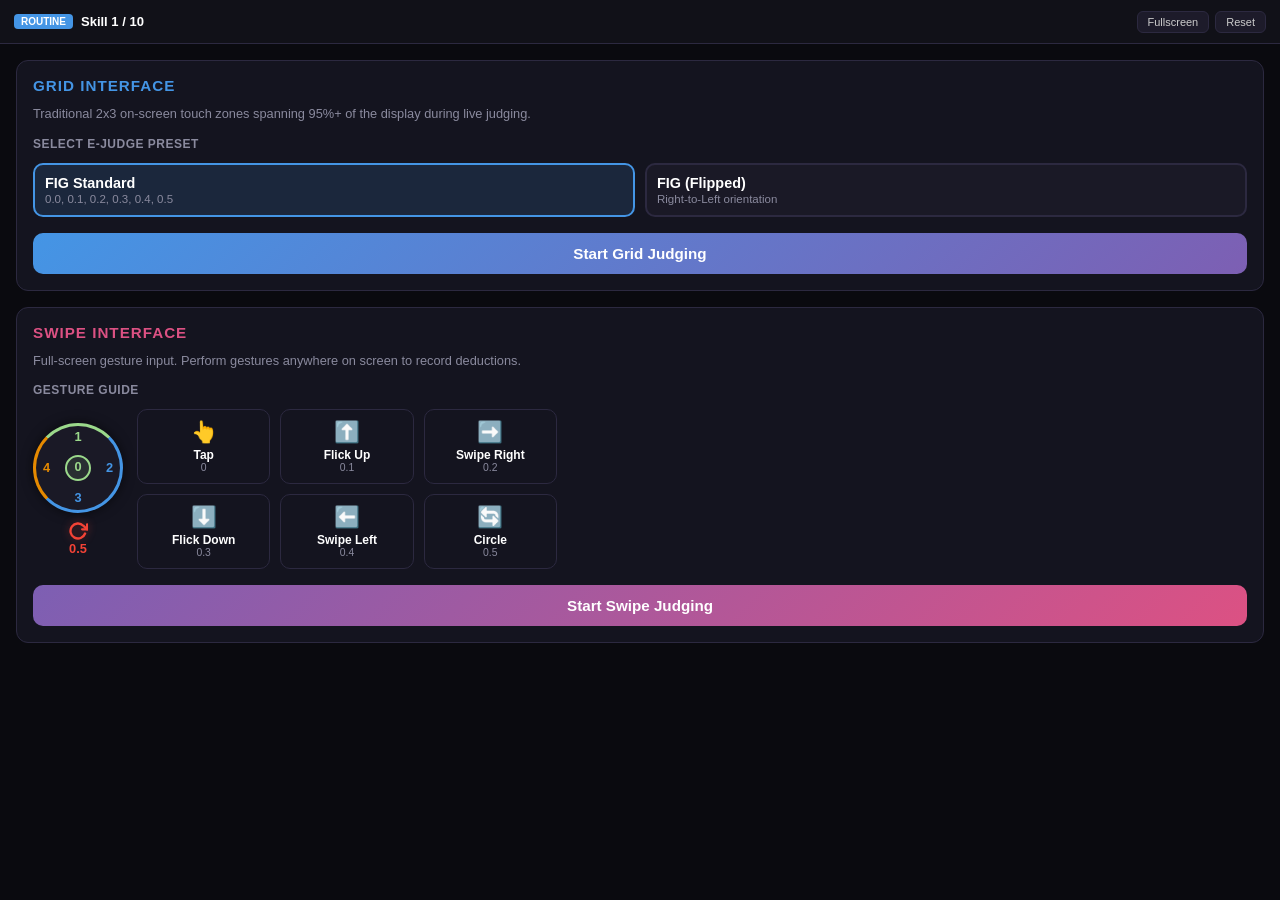
==== index.html @ 2f85b5cd "Update index.html Good backup point" ====
<!DOCTYPE html>
<html lang="en">
<head>
  <meta charset="UTF-8">
  <meta name="viewport" content="width=device-width, initial-scale=1.0, maximum-scale=1.0, user-scalable=no">
  <title>Trampoline Execution Judge Interface</title>
  <style>
    /* ==========================================================================
       COLOR PALETTE & STYLING CUSTOMIZATION
       ========================================================================== */

    :root {
      /* World Gymnastics Ribbon Palette */
      --fig-blue:   #4495e5;
      --fig-purple: #7d5fb3;
      --fig-pink:   #dc5183;
      --fig-green:  #9bd98b;
      --fig-orange: #e68a00;
      --fig-red:    #f44336;

      /* Dark Mode Surfaces */
      --bg-dark:    #0a0a0f;
      --card-bg:    #14141f;
      --border-col: #2c2940;
      --text-main:  #ffffff;
      --text-sub:   #8a8a9e;

      /* ==========================================================================
         2x3 GRID ROW BANDING COLORS
         ========================================================================== */
      /* Top Band (Row 1: Zone 1 & 2 - Clean / Low Deductions) */
      --band-top-color: #9bd98b;
      --band-top-bg:    rgba(155, 217, 139, 0.12);

      /* Middle Band (Row 2: Zone 3 & 4 - Moderate Deductions) */
      --band-mid-color: #4495e5;
      --band-mid-bg:    rgba(68, 149, 229, 0.12);

      /* Bottom Band (Row 3: Zone 5 & 6 - Higher Deductions / Landing) */
      --band-bot-color: #e68a00;
      --band-bot-bg:    rgba(230, 138, 0, 0.12);
    }

    * {
      box-sizing: border-box;
      margin: 0;
      padding: 0;
      user-select: none;
      -webkit-user-select: none;
      touch-action: manipulation;
    }

    body, html {
      width: 100%;
      height: 100%;
      background-color: var(--bg-dark);
      color: var(--text-main);
      font-family: -apple-system, BlinkMacSystemFont, "Segoe UI", Roboto, Helvetica, Arial, sans-serif;
      overflow: hidden;
    }

    .app-wrapper {
      display: flex;
      flex-direction: column;
      width: 100vw;
      height: 100vh;
      height: 100dvh;
    }

    /* Top Status Bar */
    .status-bar {
      height: 44px;
      flex-shrink: 0;
      background: #111118;
      border-bottom: 1px solid var(--border-col);
      display: flex;
      align-items: center;
      justify-content: space-between;
      padding: 0 14px;
      font-weight: 600;
      font-size: 13px;
      z-index: 10;
    }

    .status-title {
      display: flex;
      align-items: center;
      gap: 8px;
    }

    .phase-badge {
      padding: 2px 7px;
      border-radius: 4px;
      font-size: 10px;
      text-transform: uppercase;
      font-weight: 700;
    }

    .badge-routine { background: var(--fig-blue); color: #fff; }
    .badge-landing { background: var(--fig-pink); color: #fff; }
    .badge-review  { background: var(--fig-green); color: #111; }

    .btn-header {
      background: #1d1b2a;
      border: 1px solid var(--border-col);
      color: #ccc;
      padding: 4px 10px;
      border-radius: 6px;
      font-size: 11px;
      cursor: pointer;
    }

    .btn-header:active { background: var(--fig-purple); color: #fff; }

    .main-content {
      flex: 1;
      position: relative;
      width: 100%;
      height: calc(100% - 44px);
      overflow: hidden;
    }

    /* 2 COLUMNS x 3 ROWS GRID LAYOUT WITH ROW BANDING */
    .grid-container {
      display: grid;
      grid-template-columns: repeat(2, 1fr);
      grid-template-rows: repeat(3, 1fr);
      gap: 8px;
      padding: 8px;
      width: 100%;
      height: 100%;
      background: #000000;
    }

    .zone-btn {
      display: flex;
      flex-direction: column;
      align-items: center;
      justify-content: center;
      border-radius: 14px;
      font-size: 3rem;
      font-weight: 800;
      cursor: pointer;
      transition: transform 0.05s ease, filter 0.05s ease;
      position: relative;
    }

    /* Row Banding Styles */
    .zone-row-top {
      border: 3px solid var(--band-top-color);
      color: var(--band-top-color);
      background: var(--band-top-bg);
    }

    .zone-row-mid {
      border: 3px solid var(--band-mid-color);
      color: var(--band-mid-color);
      background: var(--band-mid-bg);
    }

    .zone-row-bot {
      border: 3px solid var(--band-bot-color);
      color: var(--band-bot-color);
      background: var(--band-bot-bg);
    }

    .zone-btn:active, .zone-btn.active-touch {
      transform: scale(0.97);
      filter: brightness(1.3);
    }

    .zone-sub {
      font-size: 0.85rem;
      font-weight: 600;
      color: var(--text-sub);
      margin-top: 4px;
      text-transform: uppercase;
      letter-spacing: 1px;
    }

    /* SWIPE GESTURE INTERFACE */
    .swipe-container {
      width: 100%;
      height: 100%;
      background: #08080d;
      display: flex;
      flex-direction: column;
      align-items: center;
      justify-content: space-between;
      padding: 16px;
      position: relative;
      touch-action: none;
    }

    .swipe-feedback-area {
      text-align: center;
      margin-top: 20px;
      pointer-events: none;
      z-index: 2;
    }

    .swipe-feedback-label {
      font-size: 1.1rem;
      color: var(--text-sub);
      text-transform: uppercase;
      letter-spacing: 1.5px;
      margin-bottom: 6px;
    }

    .swipe-feedback-val {
      font-size: 3.5rem;
      font-weight: 800;
      color: var(--fig-blue);
      line-height: 1;
    }

    .swipe-last-action {
      font-size: 1rem;
      color: var(--fig-green);
      font-weight: 600;
      margin-top: 8px;
      min-height: 24px;
    }

    /* FAINT BACKGROUND WATERMARK COMPASS GUIDE */
    .swipe-bg-overlay {
      position: absolute;
      top: 46%;
      left: 50%;
      transform: translate(-50%, -50%);
      width: 280px;
      height: 280px;
      pointer-events: none;
      z-index: 1;
      opacity: 0.15;
      display: flex;
      align-items: center;
      justify-content: center;
    }

    .bg-compass {
      width: 100%;
      height: 100%;
      position: relative;
    }

    .compass-ring {
      position: absolute;
      top: 50%;
      left: 50%;
      transform: translate(-50%, -50%);
      width: 170px;
      height: 170px;
      border: 2px dashed var(--fig-purple);
      border-radius: 50%;
    }

    .compass-item {
      position: absolute;
      display: flex;
      flex-direction: column;
      align-items: center;
      font-size: 0.75rem;
      font-weight: 800;
      color: var(--text-main);
      text-transform: uppercase;
      letter-spacing: 0.5px;
    }

    .compass-icon { font-size: 1.6rem; line-height: 1; }

    .compass-top { top: 0; left: 50%; transform: translateX(-50%); }
    .compass-bottom { bottom: 0; left: 50%; transform: translateX(-50%); }
    .compass-left { left: 0; top: 50%; transform: translateY(-50%); }
    .compass-right { right: 0; top: 50%; transform: translateY(-50%); }
    .compass-center { top: 50%; left: 50%; transform: translate(-50%, -50%); text-align: center; }

    .swipe-guide-grid {
      display: grid;
      grid-template-columns: repeat(3, 1fr);
      gap: 10px;
      width: 100%;
      max-width: 420px;
      margin-bottom: 20px;
      pointer-events: none;
      z-index: 2;
    }

    .swipe-guide-card {
      background: var(--card-bg);
      border: 1px solid var(--border-col);
      border-radius: 10px;
      padding: 10px;
      text-align: center;
    }

    .swipe-guide-icon {
      font-size: 1.3rem;
      color: var(--fig-purple);
      margin-bottom: 4px;
    }

    .swipe-guide-action {
      font-size: 0.75rem;
      color: var(--text-main);
      font-weight: 700;
    }

    .swipe-guide-zone {
      font-size: 0.65rem;
      color: var(--text-sub);
    }

    .gesture-canvas {
      position: absolute;
      top: 0;
      left: 0;
      width: 100%;
      height: 100%;
      pointer-events: none;
      z-index: 5;
    }

    /* SETUP SCREEN - TWO SECTIONS LAYOUT */
    .setup-screen {
      padding: 16px;
      display: flex;
      flex-direction: column;
      gap: 16px;
      height: 100%;
      overflow-y: auto;
      background: var(--bg-dark);
    }

    .setup-section-card {
      background: var(--card-bg);
      border: 1px solid var(--border-col);
      border-radius: 12px;
      padding: 16px;
      display: flex;
      flex-direction: column;
      gap: 12px;
    }

    .section-title {
      font-size: 0.95rem;
      font-weight: 700;
      color: var(--fig-blue);
      text-transform: uppercase;
      letter-spacing: 1px;
    }

    .section-desc {
      font-size: 0.8rem;
      color: var(--text-sub);
      line-height: 1.3;
    }

    .section-subtitle {
      font-size: 0.75rem;
      font-weight: 700;
      color: var(--text-sub);
      text-transform: uppercase;
      letter-spacing: 0.5px;
      margin-top: 2px;
    }

    .preset-group {
      display: grid;
      grid-template-columns: repeat(2, 1fr);
      gap: 10px;
    }

    .preset-card {
      background: #1a1926;
      border: 2px solid var(--border-col);
      border-radius: 10px;
      padding: 10px;
      cursor: pointer;
    }

    .preset-card.selected {
      border-color: var(--fig-blue);
      background: rgba(68, 149, 229, 0.15);
    }

    .preset-card h4 { font-size: 0.9rem; margin-bottom: 2px; color: var(--text-main); }
    .preset-card p { font-size: 0.72rem; color: var(--text-sub); }

    /* SETUP SWIPE INSTRUCTIONS WITH VISUAL GRADIENT DIAL & RED REFRESH CIRCLE GUIDE */
    .swipe-setup-content {
      display: flex;
      align-items: center;
      gap: 14px;
      width: 100%;
    }

    .visual-guide-column {
      display: flex;
      flex-direction: column;
      align-items: center;
      gap: 8px;
      flex-shrink: 0;
    }

    /* SMALL GRADIENT VISUAL COMPASS DIAL */
    .visual-compass-wrapper {
      position: relative;
      width: 90px;
      height: 90px;
      border-radius: 50%;
      background: conic-gradient(
        from 0deg, 
        var(--band-top-color) 0deg 45deg, 
        var(--band-mid-color) 45deg 225deg, 
        var(--band-bot-color) 225deg 315deg, 
        var(--band-top-color) 315deg 360deg
      );
      padding: 3px;
      display: flex;
      align-items: center;
      justify-content: center;
      box-shadow: 0 0 12px rgba(0, 0, 0, 0.6);
    }

    .visual-compass-inner {
      width: 100%;
      height: 100%;
      background: #1a1926;
      border-radius: 50%;
      position: relative;
      display: flex;
      align-items: center;
      justify-content: center;
    }

    .v-compass-node {
      position: absolute;
      font-weight: 800;
      font-size: 0.8rem;
      display: flex;
      align-items: center;
      justify-content: center;
      line-height: 1;
    }

    .v-node-top    { top: 5px; left: 50%; transform: translateX(-50%); color: var(--band-top-color); }
    .v-node-right  { right: 7px; top: 50%; transform: translateY(-50%); color: var(--band-mid-color); }
    .v-node-bottom { bottom: 5px; left: 50%; transform: translateX(-50%); color: var(--band-mid-color); }
    .v-node-left   { left: 7px; top: 50%; transform: translateY(-50%); color: var(--band-bot-color); }

    .v-node-center {
      width: 26px;
      height: 26px;
      border-radius: 50%;
      background: var(--band-top-bg);
      border: 2px solid var(--band-top-color);
      color: var(--band-top-color);
      font-size: 0.8rem;
      font-weight: 800;
      display: flex;
      align-items: center;
      justify-content: center;
    }

    /* RED REFRESH ICON & 0.5 CIRCLE GUIDE BELOW DIAL */
    .visual-circle-guide {
      display: flex;
      flex-direction: column;
      align-items: center;
      justify-content: center;
      gap: 2px;
    }

    .red-refresh-svg {
      width: 20px;
      height: 20px;
      stroke: var(--fig-red);
      filter: drop-shadow(0px 0px 4px rgba(244, 67, 54, 0.4));
    }

    .circle-val-label {
      font-size: 0.8rem;
      font-weight: 800;
      color: var(--fig-red);
      line-height: 1;
    }

    .setup-guide-grid {
      margin-bottom: 0;
      flex: 1;
      pointer-events: auto;
    }

    .btn-primary {
      background: linear-gradient(135deg, var(--fig-blue), var(--fig-purple));
      color: white;
      border: none;
      padding: 12px;
      border-radius: 10px;
      font-size: 0.95rem;
      font-weight: 700;
      cursor: pointer;
      text-align: center;
      flex-shrink: 0;
    }

    .btn-swipe-start {
      background: linear-gradient(135deg, var(--fig-purple), var(--fig-pink));
    }

    .btn-primary:active { opacity: 0.9; transform: scale(0.99); }

    /* REVIEW SCREEN */
    .review-screen {
      padding: 8px 12px;
      display: flex;
      flex-direction: column;
      height: 100%;
      background: var(--bg-dark);
      overflow: hidden;
    }

    /* Combined Score Banner */
    .score-banner {
      background: var(--card-bg);
      border: 1px solid var(--border-col);
      border-radius: 10px;
      padding: 8px 10px;
      display: flex;
      justify-content: space-around;
      align-items: center;
      flex-shrink: 0;
      margin-bottom: 6px;
    }

    .score-box { 
      text-align: center; 
      display: flex;
      flex-direction: column;
      align-items: center;
    }

    .score-val { font-size: 1.5rem; font-weight: 800; color: var(--fig-green); line-height: 1.1; }
    .deduct-val { font-size: 1.5rem; font-weight: 800; color: var(--fig-pink); line-height: 1.1; }
    .score-lbl { font-size: 0.65rem; color: var(--text-sub); text-transform: uppercase; letter-spacing: 0.5px; margin-bottom: 2px; }

    /* Dynamic flex-fill container for 11 squeezed rows */
    .review-list {
      flex: 1;
      display: flex;
      flex-direction: column;
      gap: 2px;
      min-height: 0;
      margin-bottom: 6px;
    }

    /* Single Row Format */
    .review-row {
      flex: 1;
      min-height: 0;
      background: var(--card-bg);
      border: 1px solid var(--border-col);
      border-radius: 6px;
      padding: 0 10px;
      display: flex;
      justify-content: space-between;
      align-items: center;
    }

    .review-row.disabled-row {
      opacity: 0.35;
      background: #0d0d14;
      border-color: #1a1a26;
    }

    .review-row.landing-row {
      border-color: var(--fig-pink);
      background: rgba(220, 81, 131, 0.08);
    }

    .landing-row.disabled-row {
      border-color: #2c2430;
      background: #0d0a12;
    }

    .sk-lbl {
      font-size: 0.8rem;
      color: var(--text-sub);
      font-weight: 600;
    }

    .landing-row .sk-lbl {
      color: var(--fig-pink);
    }

    .disabled-row .sk-lbl {
      color: #555566;
    }

    /* Value and +/- controls grouped tightly together */
    .value-controls-group {
      display: flex;
      align-items: center;
      gap: 6px;
    }

    .sk-val {
      font-size: 1.05rem;
      font-weight: 700;
      color: var(--text-main);
      min-width: 44px;
      text-align: center;
    }

    .landing-row .sk-val {
      color: var(--fig-pink);
    }

    .disabled-row .sk-val {
      color: #555566;
    }

    .btn-step {
      width: 28px;
      height: 28px;
      border-radius: 6px;
      background: #1e1c2e;
      border: 1px solid var(--fig-purple);
      color: var(--text-main);
      font-size: 1.1rem;
      font-weight: 700;
      display: flex;
      align-items: center;
      justify-content: center;
      cursor: pointer;
      flex-shrink: 0;
    }

    .btn-step:active {
      background: var(--fig-blue);
      border-color: var(--fig-blue);
      color: #fff;
    }

    .hidden { display: none !important; }
  </style>
</head>
<body>

<div class="app-wrapper">
  <!-- Top Status Bar -->
  <div class="status-bar">
    <div class="status-title">
      <span id="phaseBadge" class="phase-badge badge-routine">Routine</span>
      <span id="skillCounter">Skill 1 / 10</span>
    </div>
    <div style="display:flex; gap:6px;">
      <button class="btn-header" onclick="toggleFullscreen()">Fullscreen</button>
      <button class="btn-header" onclick="resetToSetup()">Reset</button>
    </div>
  </div>

  <!-- Main Canvas -->
  <div class="main-content">

    <!-- 1. SETUP / CONFIGURATION SCREEN (TWO SECTIONS) -->
    <div id="setupScreen" class="setup-screen">

      <!-- TOP SECTION: GRID INTERFACE & PRESETS -->
      <div class="setup-section-card">
        <div class="section-title">Grid Interface</div>
        <div class="section-desc">Traditional 2x3 on-screen touch zones spanning 95%+ of the display during live judging.</div>

        <div class="section-subtitle">Select E-Judge Preset</div>
        <div class="preset-group">
          <div class="preset-card selected" id="presetFigCard" onclick="selectPreset('fig', this)">
            <h4>FIG Standard</h4>
            <p>0.0, 0.1, 0.2, 0.3, 0.4, 0.5</p>
          </div>
          <div class="preset-card" id="presetFlippedCard" onclick="selectPreset('flipped', this)">
            <h4>FIG (Flipped)</h4>
            <p>Right-to-Left orientation</p>
          </div>
        </div>

        <button class="btn-primary" onclick="startRoutine('grid')" style="width:100%; margin-top:4px;">Start Grid Judging</button>
      </div>

      <!-- BOTTOM SECTION: SWIPE INTERFACE & DEDUCTION GUIDE -->
      <div class="setup-section-card">
        <div class="section-title" style="color:var(--fig-pink);">Swipe Interface</div>
        <div class="section-desc">Full-screen gesture input. Perform gestures anywhere on screen to record deductions.</div>

        <div class="section-subtitle">Gesture Guide</div>
        <div class="swipe-setup-content">
          
          <!-- Visual Compass Dial + Red Refresh Circle Guide Column -->
          <div class="visual-guide-column">
            <div class="visual-compass-wrapper">
              <div class="visual-compass-inner">
                <div class="v-compass-node v-node-top">1</div>
                <div class="v-compass-node v-node-right">2</div>
                <div class="v-compass-node v-node-bottom">3</div>
                <div class="v-compass-node v-node-left">4</div>
                <div class="v-compass-node v-node-center">0</div>
              </div>
            </div>

            <!-- Red Refresh Icon + 0.5 underneath -->
            <div class="visual-circle-guide">
              <svg class="red-refresh-svg" viewBox="0 0 24 24" fill="none" stroke-width="2.8" stroke-linecap="round" stroke-linejoin="round">
                <polyline points="23 4 23 10 17 10"></polyline>
                <path d="M20.49 15a9 9 0 1 1-2.12-9.36L23 10"></path>
              </svg>
              <span class="circle-val-label">0.5</span>
            </div>
          </div>

          <!-- Gesture Cards Grid -->
          <div class="swipe-guide-grid setup-guide-grid">
            <div class="swipe-guide-card">
              <div class="swipe-guide-icon">👆</div>
              <div class="swipe-guide-action">Tap</div>
              <div class="swipe-guide-zone">0</div>
            </div>
            <div class="swipe-guide-card">
              <div class="swipe-guide-icon">⬆️</div>
              <div class="swipe-guide-action">Flick Up</div>
              <div class="swipe-guide-zone">0.1</div>
            </div>
            <div class="swipe-guide-card">
              <div class="swipe-guide-icon">➡️</div>
              <div class="swipe-guide-action">Swipe Right</div>
              <div class="swipe-guide-zone">0.2</div>
            </div>
            <div class="swipe-guide-card">
              <div class="swipe-guide-icon">⬇️</div>
              <div class="swipe-guide-action">Flick Down</div>
              <div class="swipe-guide-zone">0.3</div>
            </div>
            <div class="swipe-guide-card">
              <div class="swipe-guide-icon">⬅️</div>
              <div class="swipe-guide-action">Swipe Left</div>
              <div class="swipe-guide-zone">0.4</div>
            </div>
            <div class="swipe-guide-card">
              <div class="swipe-guide-icon">🔄</div>
              <div class="swipe-guide-action">Circle</div>
              <div class="swipe-guide-zone">0.5</div>
            </div>
          </div>

        </div>

        <button class="btn-primary btn-swipe-start" onclick="startRoutine('swipe')" style="width:100%; margin-top:4px;">Start Swipe Judging</button>
      </div>

    </div>

    <!-- 2A. ROUTINE & LANDING 2x3 GRID INPUT WITH ROW BANDING -->
    <div id="gridScreen" class="grid-container hidden">
      <!-- Top Row Band (FIG Green) -->
      <div class="zone-btn zone-row-top" id="zone0"><span class="val">0.0</span></div>
      <div class="zone-btn zone-row-top" id="zone1"><span class="val">0.1</span></div>
      
      <!-- Middle Row Band (FIG Blue) -->
      <div class="zone-btn zone-row-mid" id="zone2"><span class="val">0.2</span></div>
      <div class="zone-btn zone-row-mid" id="zone3"><span class="val">0.3</span></div>
      
      <!-- Bottom Row Band (Soft FIG Orange) -->
      <div class="zone-btn zone-row-bot" id="zone4"><span class="val">0.4</span></div>
      <div class="zone-btn zone-row-bot" id="zone5"><span class="val">0.5</span><!--<span class="zone-sub">0.5</span>--></div>
    </div>

    <!-- 2B. SWIPE / GESTURE INPUT INTERFACE -->
    <div id="swipeScreen" class="swipe-container hidden">
      <canvas id="gestureCanvas" class="gesture-canvas"></canvas>

      <!-- Faint Background Watermark Compass Guide -->
      <div class="swipe-bg-overlay">
        <div class="bg-compass">
          <div class="compass-ring"></div>
          <div class="compass-item compass-top">
            <span class="compass-icon">⬆️</span>
            <span>0.1</span>
          </div>
          <div class="compass-item compass-right">
            <span class="compass-icon">➡️</span>
            <span>0.2</span>
          </div>
          <div class="compass-item compass-bottom">
            <span class="compass-icon">⬇️</span>
            <span>0.3</span>
          </div>
          <div class="compass-item compass-left">
            <span class="compass-icon">⬅️</span>
            <span>0.4</span>
          </div>
          <div class="compass-item compass-center">
            <span class="compass-icon">👆</span>
            <span>0.0</span>
            <div style="font-size:0.6rem; color:var(--fig-purple); margin-top:2px;">🔄 0.5</div>
          </div>
        </div>
      </div>

      <div class="swipe-feedback-area">
        <div class="swipe-feedback-label" id="swipeFeedbackLabel">Skill 1 / 10</div>
        <div class="swipe-feedback-val" id="swipeFeedbackVal">0.0</div>
        <div class="swipe-last-action" id="swipeLastAction">Ready for gesture</div>
      </div>

      <div class="swipe-guide-grid">
        <div class="swipe-guide-card">
          <div class="swipe-guide-icon">👆</div>
          <div class="swipe-guide-action">Tap</div>
          <div class="swipe-guide-zone">0</div>
        </div>
        <div class="swipe-guide-card">
          <div class="swipe-guide-icon">⬆️</div>
          <div class="swipe-guide-action">Flick Up</div>
          <div class="swipe-guide-zone">0.1</div>
        </div>
        <div class="swipe-guide-card">
          <div class="swipe-guide-icon">➡️</div>
          <div class="swipe-guide-action">Swipe Right</div>
          <div class="swipe-guide-zone">0.2</div>
        </div>
        <div class="swipe-guide-card">
          <div class="swipe-guide-icon">⬇️</div>
          <div class="swipe-guide-action">Flick Down</div>
          <div class="swipe-guide-zone">0.3</div>
        </div>
        <div class="swipe-guide-card">
          <div class="swipe-guide-icon">⬅️</div>
          <div class="swipe-guide-action">Swipe Left</div>
          <div class="swipe-guide-zone">0.4</div>
        </div>
        <div class="swipe-guide-card">
          <div class="swipe-guide-icon">🔄</div>
          <div class="swipe-guide-action">Circle</div>
          <div class="swipe-guide-zone">0.5</div>
        </div>
      </div>
    </div>

    <!-- 3. REVIEW & EDIT SCREEN -->
    <div id="reviewScreen" class="review-screen hidden">
      <div class="score-banner">
        <!-- Skills Performed Adjuster -->
        <div class="score-box">
          <span class="score-lbl">Skills</span>
          <div class="value-controls-group">
            <button class="btn-step" onclick="adjustSkillsCount(-1)">−</button>
            <span class="sk-val" id="skillsCountDisplay" style="color:var(--fig-blue);">10</span>
            <button class="btn-step" onclick="adjustSkillsCount(1)">+</button>
          </div>
        </div>

        <!-- Total Deductions Accumulator -->
        <div class="score-box">
          <span class="score-lbl">Total Deductions</span>
          <div class="deduct-val" id="totalDeductDisplay">.0</div>
        </div>

        <!-- Net E-Score Calculation -->
        <div class="score-box">
          <span class="score-lbl">Net E-Score</span>
          <div class="score-val" id="netScoreDisplay">1.0</div>
        </div>
      </div>

      <div class="review-list" id="reviewList">
        <!-- 11 Squeezed Rows generated dynamically -->
      </div>

      <button class="btn-primary" onclick="resetToSetup()">Confirm & Next Routine</button>
    </div>

  </div>
</div>

<script>
  // Presets & FIG Landing Scale
  const PRESETS = {
    fig:     [0.0, 0.1, 0.2, 0.3, 0.4, 0.5],
    coarse:  [0.0, 0.1, 0.2, 0.3, 0.5, 0.5],
    synchro: [0.00, 0.05, 0.10, 0.15, 0.20, 0.30],
    flipped: [0.1, 0.0, 0.3, 0.2, 0.5, 0.4]
  };

  const LANDING_PRESET = [0.0, 0.1, 0.2, 0.3, 0.5, 1.0];

  let currentInterface = 'grid'; // 'grid' or 'swipe'
  let currentPresetKey = 'fig';
  let activeRoutineZones = [...PRESETS.fig];
  let phase = 'setup';
  let currentSkillIndex = 0;
  let skillDeductions = new Array(10).fill(0);
  let landingDeduction = 0;
  let skillsPerformed = 10;

  // DOM Elements
  const setupScreen  = document.getElementById('setupScreen');
  const gridScreen   = document.getElementById('gridScreen');
  const swipeScreen  = document.getElementById('swipeScreen');
  const reviewScreen = document.getElementById('reviewScreen');
  const phaseBadge   = document.getElementById('phaseBadge');
  const skillCounter = document.getElementById('skillCounter');
  const canvas       = document.getElementById('gestureCanvas');
  const ctx          = canvas ? canvas.getContext('2d') : null;

  /* ==========================================================================
     AUDIO SYNTHESIS FEEDBACK
     ========================================================================== */
  let audioCtx = null;

  function triggerFeedback(type = 'tap') {
    try {
      if (!audioCtx) {
        audioCtx = new (window.AudioContext || window.webkitAudioContext)();
      }
      if (audioCtx.state === 'suspended') {
        audioCtx.resume();
      }
      const osc = audioCtx.createOscillator();
      const gain = audioCtx.createGain();
      osc.type = 'sine';
      osc.frequency.setValueAtTime(type === 'complete' ? 880 : 520, audioCtx.currentTime);
      gain.gain.setValueAtTime(0.09, audioCtx.currentTime);
      gain.gain.exponentialRampToValueAtTime(0.0001, audioCtx.currentTime + 0.025);
      osc.connect(gain);
      gain.connect(audioCtx.destination);
      osc.start();
      osc.stop(audioCtx.currentTime + 0.025);
    } catch (e) { /* Catch browser audio restrictions */ }
  }

  // Preset Selection
  function selectPreset(key, el) {
    currentPresetKey = key;
    activeRoutineZones = [...PRESETS[key]];
    document.getElementById('presetFigCard').classList.remove('selected');
    document.getElementById('presetFlippedCard').classList.remove('selected');
    el.classList.add('selected');
  }

  // Render Grid Values
  function renderGrid(values) {
    for (let i = 0; i < 6; i++) {
      const btn = document.getElementById(`zone${i}`);
      const val = values[i];
      btn.querySelector('.val').textContent = typeof val === 'number' ? val.toFixed(1) : val;
    }
  }

  // Update Swipe Screen Feedback
  function updateSwipeDisplay(recordedVal = 0, lastActionName = '') {
    const feedbackLabel = document.getElementById('swipeFeedbackLabel');
    const feedbackVal   = document.getElementById('swipeFeedbackVal');
    const lastActionEl  = document.getElementById('swipeLastAction');

    if (phase === 'routine') {
      feedbackLabel.textContent = `Skill ${currentSkillIndex + 1} / 10`;
      feedbackVal.textContent = typeof recordedVal === 'number' ? `-${recordedVal.toFixed(1)}` : recordedVal;
    } else if (phase === 'landing') {
      feedbackLabel.textContent = `Landing Deduction`;
      feedbackVal.textContent = typeof recordedVal === 'number' ? `-${recordedVal.toFixed(1)}` : recordedVal;
    }

    if (lastActionName) {
      lastActionEl.textContent = lastActionName;
    }
  }

  // Start Routine
  function startRoutine(mode) {
    if (mode) {
      currentInterface = mode;
    }
    phase = 'routine';
    currentSkillIndex = 0;
    skillDeductions = new Array(10).fill(0);
    landingDeduction = 0;
    skillsPerformed = 10;

    setupScreen.classList.add('hidden');
    reviewScreen.classList.add('hidden');

    if (currentInterface === 'grid') {
      gridScreen.classList.remove('hidden');
      swipeScreen.classList.add('hidden');
      renderGrid(activeRoutineZones);
    } else {
      swipeScreen.classList.remove('hidden');
      gridScreen.classList.add('hidden');
      updateSwipeDisplay(0.0, 'Ready for gesture input');
      setTimeout(initCanvasSize, 50);
    }

    phaseBadge.textContent = 'Routine';
    phaseBadge.className = 'phase-badge badge-routine';
    updateCounter();

    triggerFeedback('transition');
  }

  function updateCounter() {
    if (phase === 'routine') {
      skillCounter.textContent = `Skill ${currentSkillIndex + 1} / 10`;
    } else if (phase === 'landing') {
      skillCounter.textContent = `Landing Deduction`;
    } else if (phase === 'review') {
      skillCounter.textContent = `Complete`;
    }
  }

  // Touch Event Listeners for 2x3 Grid
  const zoneButtons = document.querySelectorAll('.zone-btn');
  zoneButtons.forEach((btn, index) => {
    btn.addEventListener('pointerdown', (e) => {
      e.preventDefault();
      btn.classList.add('active-touch');
      handleZoneInput(index);
    });

    btn.addEventListener('pointerup', () => btn.classList.remove('active-touch'));
    btn.addEventListener('pointerleave', () => btn.classList.remove('active-touch'));
  });

  function handleZoneInput(zoneIndex, actionLabel = '') {
    triggerFeedback('tap');

    const activeSet = (phase === 'landing') ? LANDING_PRESET : activeRoutineZones;
    const val = activeSet[zoneIndex];

    if (phase === 'routine') {
      skillDeductions[currentSkillIndex] = val;
      currentSkillIndex++;

      if (currentSkillIndex >= 10) {
        phase = 'landing';
        if (currentInterface === 'grid') {
          renderGrid(LANDING_PRESET);
        } else {
          updateSwipeDisplay(val, actionLabel ? `${actionLabel} (Skill 10)` : '');
        }
        phaseBadge.textContent = 'Landing';
        phaseBadge.className = 'phase-badge badge-landing';
        triggerFeedback('transition');
      } else {
        if (currentInterface === 'swipe') {
          updateSwipeDisplay(val, actionLabel ? `${actionLabel} (Skill ${currentSkillIndex})` : '');
        }
      }
      updateCounter();

    } else if (phase === 'landing') {
      landingDeduction = val;

      phase = 'review';
      gridScreen.classList.add('hidden');
      swipeScreen.classList.add('hidden');
      reviewScreen.classList.remove('hidden');
      phaseBadge.textContent = 'Review';
      phaseBadge.className = 'phase-badge badge-review';
      updateCounter();

      renderReviewSummary();
      triggerFeedback('complete');
    }
  }

  /* ==========================================================================
     SWIPE & GESTURE RECOGNITION ENGINE
     ========================================================================== */
  let pointerPoints = [];
  let isPointerDown = false;

  function initCanvasSize() {
    if (!canvas || !swipeScreen) return;
    canvas.width = swipeScreen.offsetWidth || window.innerWidth;
    canvas.height = swipeScreen.offsetHeight || window.innerHeight;
  }

  window.addEventListener('resize', initCanvasSize);

  if (swipeScreen) {
    swipeScreen.addEventListener('pointerdown', (e) => {
      if (phase !== 'routine' && phase !== 'landing') return;
      e.preventDefault();
      try { swipeScreen.setPointerCapture(e.pointerId); } catch(err) {}
      isPointerDown = true;
      pointerPoints = [{ x: e.clientX, y: e.clientY, t: Date.now() }];
      if (ctx) {
        ctx.clearRect(0, 0, canvas.width, canvas.height);
        ctx.beginPath();
        ctx.moveTo(e.clientX, e.clientY);
        ctx.strokeStyle = 'rgba(125, 95, 179, 0.8)';
        ctx.lineWidth = 6;
        ctx.lineCap = 'round';
      }
    });

    swipeScreen.addEventListener('pointermove', (e) => {
      if (!isPointerDown) return;
      e.preventDefault();
      pointerPoints.push({ x: e.clientX, y: e.clientY, t: Date.now() });
      if (ctx) {
        ctx.lineTo(e.clientX, e.clientY);
        ctx.stroke();
      }
    });

    swipeScreen.addEventListener('pointerup', (e) => {
      if (!isPointerDown) return;
      e.preventDefault();
      isPointerDown = false;
      try { swipeScreen.releasePointerCapture(e.pointerId); } catch(err) {}
      if (ctx) {
        ctx.clearRect(0, 0, canvas.width, canvas.height);
      }
      processGesturePoints(pointerPoints);
    });

    swipeScreen.addEventListener('pointercancel', (e) => {
      isPointerDown = false;
      if (ctx) ctx.clearRect(0, 0, canvas.width, canvas.height);
    });
  }

  function processGesturePoints(points) {
    if (!points || points.length === 0) return;

    const start = points[0];
    const end = points[points.length - 1];
    const duration = end.t - start.t;

    let pathLength = 0;
    let minX = start.x, maxX = start.x, minY = start.y, maxY = start.y;

    for (let i = 1; i < points.length; i++) {
      const dx = points[i].x - points[i-1].x;
      const dy = points[i].y - points[i-1].y;
      pathLength += Math.sqrt(dx * dx + dy * dy);
      minX = Math.min(minX, points[i].x);
      maxX = Math.max(maxX, points[i].x);
      minY = Math.min(minY, points[i].y);
      maxY = Math.max(maxY, points[i].y);
    }

    const netDx = end.x - start.x;
    const netDy = end.y - start.y;
    const netDist = Math.sqrt(netDx * netDx + netDy * netDy);
    const boxWidth = maxX - minX;
    const boxHeight = maxY - minY;

    // 1. TAP DETECTION: Small total movement
    if (pathLength < 30) {
      handleZoneInput(0, 'Tap -> 0');
      return;
    }

    // 2. CIRCLE DETECTION: Path is long but start/end are close
    if (pathLength > 90 && netDist < 70 && boxWidth > 30 && boxHeight > 30) {
      handleZoneInput(5, 'Circle -> 0.5');
      return;
    }

    // 3. FLICK / SWIPE DETECTION: Axis classification
    if (Math.abs(netDy) >= Math.abs(netDx)) {
      if (netDy < 0) {
        handleZoneInput(1, 'Flick Up -> 0.1');
      } else {
        handleZoneInput(3, 'Flick Down -> 0.2');
      }
    } else {
      if (netDx > 0) {
        handleZoneInput(2, 'Swipe Right -> 0.3');
      } else {
        handleZoneInput(4, 'Swipe Left -> 0.4');
      }
    }
  }

  // Adjust Skills Performed Count (0 to 10)
  function adjustSkillsCount(delta) {
    triggerFeedback('tap');
    skillsPerformed = Math.min(10, Math.max(0, skillsPerformed + delta));
    renderReviewSummary();
  }

  // Render Review Screen with Skills Performed & Landing Exclusion Calculation
  function renderReviewSummary() {
    document.getElementById('skillsCountDisplay').textContent = skillsPerformed;

    const isLandingActive = (skillsPerformed === 10);

    // Sum active performed skill deductions (+ landing ONLY if full 10-skill routine)
    const activeSkillDeductions = skillDeductions.slice(0, skillsPerformed);
    const skillDeductSum = activeSkillDeductions.reduce((a, b) => a + b, 0);
    const totalDeduct = skillDeductSum + (isLandingActive ? landingDeduction : 0);

    const maxBaseScore = skillsPerformed * 1.0;
    const netScore = Math.max(0, maxBaseScore - totalDeduct);

    document.getElementById('totalDeductDisplay').textContent = totalDeduct.toFixed(2);
    document.getElementById('netScoreDisplay').textContent = netScore.toFixed(2);

    const listContainer = document.getElementById('reviewList');
    listContainer.innerHTML = '';

    // Render Rows for Skills 1 to 10
    skillDeductions.forEach((val, i) => {
      const isPerformed = i < skillsPerformed;
      const row = document.createElement('div');
      row.className = `review-row ${isPerformed ? '' : 'disabled-row'}`;

      row.innerHTML = `
        <span class="sk-lbl">Skill ${i + 1} ${isPerformed ? '' : '<small>(Excluded)</small>'}</span>
        <div class="value-controls-group">
          ${isPerformed ? `<button class="btn-step" onclick="stepSkillValue(${i}, -1)">−</button>` : ''}
          <span class="sk-val">${isPerformed ? `-${val.toFixed(1)}` : '—'}</span>
          ${isPerformed ? `<button class="btn-step" onclick="stepSkillValue(${i}, 1)">+</button>` : ''}
        </div>
      `;
      listContainer.appendChild(row);
    });

    // Render Row for Landing (Dimmed & Excluded if skillsPerformed < 10)
    const landingRow = document.createElement('div');
    landingRow.className = `review-row landing-row ${isLandingActive ? '' : 'disabled-row'}`;
    landingRow.innerHTML = `
      <span class="sk-lbl">Landing ${isLandingActive ? '' : '<small>(Excluded)</small>'}</span>
      <div class="value-controls-group">
        ${isLandingActive ? `<button class="btn-step" onclick="stepLandingValue(-1)">−</button>` : ''}
        <span class="sk-val">${isLandingActive ? `-${landingDeduction.toFixed(1)}` : '—'}</span>
        ${isLandingActive ? `<button class="btn-step" onclick="stepLandingValue(1)">+</button>` : ''}
      </div>
    `;
    listContainer.appendChild(landingRow);
  }

  // Step Skill Value through Preset Scale or 0.1 Increments
  function stepSkillValue(index, direction) {
    triggerFeedback('tap');
    let currentVal = skillDeductions[index];
    let sortedPreset = [...new Set(activeRoutineZones)].sort((a,b) => a - b);
    let matchIdx = sortedPreset.indexOf(currentVal);

    if (matchIdx !== -1) {
      let newIdx = Math.min(sortedPreset.length - 1, Math.max(0, matchIdx + direction));
      skillDeductions[index] = sortedPreset[newIdx];
    } else {
      let updated = Math.round((currentVal + (direction * 0.1)) * 10) / 10;
      skillDeductions[index] = Math.min(0.5, Math.max(0.0, updated));
    }
    renderReviewSummary();
  }

  // Step Landing Value through Discrete FIG Scale: [0.0, 0.1, 0.2, 0.3, 0.5, 1.0]
  function stepLandingValue(direction) {
    triggerFeedback('tap');
    let currentIdx = LANDING_PRESET.indexOf(landingDeduction);
    if (currentIdx === -1) {
      currentIdx = LANDING_PRESET.reduce((closest, val, idx) => 
        Math.abs(val - landingDeduction) < Math.abs(LANDING_PRESET[closest] - landingDeduction) ? idx : closest, 0);
    }

    let newIdx = Math.min(LANDING_PRESET.length - 1, Math.max(0, currentIdx + direction));
    landingDeduction = LANDING_PRESET[newIdx];

    renderReviewSummary();
  }

  function resetToSetup() {
    phase = 'setup';
    skillsPerformed = 10;
    setupScreen.classList.remove('hidden');
    gridScreen.classList.add('hidden');
    swipeScreen.classList.add('hidden');
    reviewScreen.classList.add('hidden');
    phaseBadge.textContent = 'Setup';
    phaseBadge.className = 'phase-badge badge-routine';
    skillCounter.textContent = 'Skill 1 / 10';
  }

  function toggleFullscreen() {
    if (!document.fullscreenElement) {
      document.documentElement.requestFullscreen().catch(() => {});
    } else {
      document.exitFullscreen().catch(() => {});
    }
  }
</script>
</body>
</html>
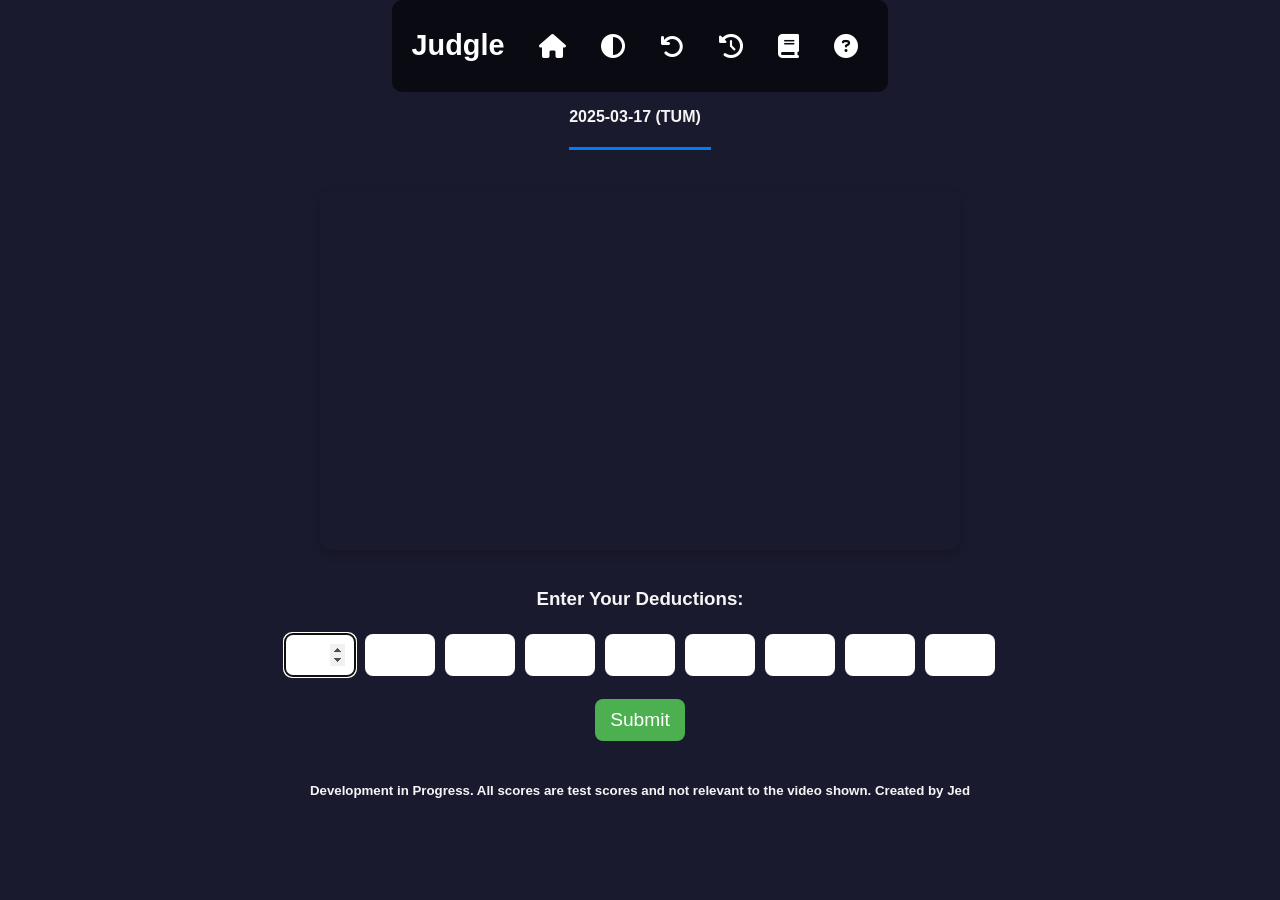
==== commit 0089e89b: "Update index.html Restore home page" ====
--- a/index.html
+++ b/index.html
@@ -1,1298 +1,876 @@
 <!DOCTYPE html>
 <html lang="en">
 <head>
-  <meta charset="UTF-8">
-  <meta name="viewport" content="width=device-width, initial-scale=1.0, maximum-scale=1.0, user-scalable=no">
-  <title>Trampoline Execution Judge Interface</title>
-  <style>
-    /* ==========================================================================
-       COLOR PALETTE & STYLING CUSTOMIZATION
-       ========================================================================== */
-
-    :root {
-      /* World Gymnastics Ribbon Palette */
-      --fig-blue:   #4495e5;
-      --fig-purple: #7d5fb3;
-      --fig-pink:   #dc5183;
-      --fig-green:  #9bd98b;
-      --fig-orange: #e68a00;
-      --fig-red:    #f44336;
-
-      /* Dark Mode Surfaces */
-      --bg-dark:    #0a0a0f;
-      --card-bg:    #14141f;
-      --border-col: #2c2940;
-      --text-main:  #ffffff;
-      --text-sub:   #8a8a9e;
-
-      /* ==========================================================================
-         2x3 GRID ROW BANDING COLORS
-         ========================================================================== */
-      /* Top Band (Row 1: Zone 1 & 2 - Clean / Low Deductions) */
-      --band-top-color: #9bd98b;
-      --band-top-bg:    rgba(155, 217, 139, 0.12);
-
-      /* Middle Band (Row 2: Zone 3 & 4 - Moderate Deductions) */
-      --band-mid-color: #4495e5;
-      --band-mid-bg:    rgba(68, 149, 229, 0.12);
-
-      /* Bottom Band (Row 3: Zone 5 & 6 - Higher Deductions / Landing) */
-      --band-bot-color: #e68a00;
-      --band-bot-bg:    rgba(230, 138, 0, 0.12);
-    }
-
-    * {
-      box-sizing: border-box;
-      margin: 0;
-      padding: 0;
-      user-select: none;
-      -webkit-user-select: none;
-      touch-action: manipulation;
-    }
-
-    body, html {
-      width: 100%;
-      height: 100%;
-      background-color: var(--bg-dark);
-      color: var(--text-main);
-      font-family: -apple-system, BlinkMacSystemFont, "Segoe UI", Roboto, Helvetica, Arial, sans-serif;
-      overflow: hidden;
-    }
-
-    .app-wrapper {
-      display: flex;
-      flex-direction: column;
-      width: 100vw;
-      height: 100vh;
-      height: 100dvh;
-    }
-
-    /* Top Status Bar */
-    .status-bar {
-      height: 44px;
-      flex-shrink: 0;
-      background: #111118;
-      border-bottom: 1px solid var(--border-col);
-      display: flex;
-      align-items: center;
-      justify-content: space-between;
-      padding: 0 14px;
-      font-weight: 600;
-      font-size: 13px;
-      z-index: 10;
-    }
-
-    .status-title {
-      display: flex;
-      align-items: center;
-      gap: 8px;
-    }
-
-    .phase-badge {
-      padding: 2px 7px;
-      border-radius: 4px;
-      font-size: 10px;
-      text-transform: uppercase;
-      font-weight: 700;
-    }
-
-    .badge-routine { background: var(--fig-blue); color: #fff; }
-    .badge-landing { background: var(--fig-pink); color: #fff; }
-    .badge-review  { background: var(--fig-green); color: #111; }
-
-    .btn-header {
-      background: #1d1b2a;
-      border: 1px solid var(--border-col);
-      color: #ccc;
-      padding: 4px 10px;
-      border-radius: 6px;
-      font-size: 11px;
-      cursor: pointer;
-    }
-
-    .btn-header:active { background: var(--fig-purple); color: #fff; }
-
-    .main-content {
-      flex: 1;
-      position: relative;
-      width: 100%;
-      height: calc(100% - 44px);
-      overflow: hidden;
-    }
-
-    /* 2 COLUMNS x 3 ROWS GRID LAYOUT WITH ROW BANDING */
-    .grid-container {
-      display: grid;
-      grid-template-columns: repeat(2, 1fr);
-      grid-template-rows: repeat(3, 1fr);
-      gap: 8px;
-      padding: 8px;
-      width: 100%;
-      height: 100%;
-      background: #000000;
-    }
-
-    .zone-btn {
-      display: flex;
-      flex-direction: column;
-      align-items: center;
-      justify-content: center;
-      border-radius: 14px;
-      font-size: 3rem;
-      font-weight: 800;
-      cursor: pointer;
-      transition: transform 0.05s ease, filter 0.05s ease;
-      position: relative;
-    }
-
-    /* Row Banding Styles */
-    .zone-row-top {
-      border: 3px solid var(--band-top-color);
-      color: var(--band-top-color);
-      background: var(--band-top-bg);
-    }
-
-    .zone-row-mid {
-      border: 3px solid var(--band-mid-color);
-      color: var(--band-mid-color);
-      background: var(--band-mid-bg);
-    }
-
-    .zone-row-bot {
-      border: 3px solid var(--band-bot-color);
-      color: var(--band-bot-color);
-      background: var(--band-bot-bg);
-    }
-
-    .zone-btn:active, .zone-btn.active-touch {
-      transform: scale(0.97);
-      filter: brightness(1.3);
-    }
-
-    .zone-sub {
-      font-size: 0.85rem;
-      font-weight: 600;
-      color: var(--text-sub);
-      margin-top: 4px;
-      text-transform: uppercase;
-      letter-spacing: 1px;
-    }
-
-    /* SWIPE GESTURE INTERFACE */
-    .swipe-container {
-      width: 100%;
-      height: 100%;
-      background: #08080d;
-      display: flex;
-      flex-direction: column;
-      align-items: center;
-      justify-content: space-between;
-      padding: 16px;
-      position: relative;
-      touch-action: none;
-    }
-
-    .swipe-feedback-area {
-      text-align: center;
-      margin-top: 20px;
-      pointer-events: none;
-      z-index: 2;
-    }
-
-    .swipe-feedback-label {
-      font-size: 1.1rem;
-      color: var(--text-sub);
-      text-transform: uppercase;
-      letter-spacing: 1.5px;
-      margin-bottom: 6px;
-    }
-
-    .swipe-feedback-val {
-      font-size: 3.5rem;
-      font-weight: 800;
-      color: var(--fig-blue);
-      line-height: 1;
-    }
-
-    .swipe-last-action {
-      font-size: 1rem;
-      color: var(--fig-green);
-      font-weight: 600;
-      margin-top: 8px;
-      min-height: 24px;
-    }
-
-    /* FAINT BACKGROUND WATERMARK COMPASS GUIDE */
-    .swipe-bg-overlay {
-      position: absolute;
-      top: 46%;
-      left: 50%;
-      transform: translate(-50%, -50%);
-      width: 280px;
-      height: 280px;
-      pointer-events: none;
-      z-index: 1;
-      opacity: 0.15;
-      display: flex;
-      align-items: center;
-      justify-content: center;
-    }
-
-    .bg-compass {
-      width: 100%;
-      height: 100%;
-      position: relative;
-    }
-
-    .compass-ring {
-      position: absolute;
-      top: 50%;
-      left: 50%;
-      transform: translate(-50%, -50%);
-      width: 170px;
-      height: 170px;
-      border: 2px dashed var(--fig-purple);
-      border-radius: 50%;
-    }
-
-    .compass-item {
-      position: absolute;
-      display: flex;
-      flex-direction: column;
-      align-items: center;
-      font-size: 0.75rem;
-      font-weight: 800;
-      color: var(--text-main);
-      text-transform: uppercase;
-      letter-spacing: 0.5px;
-    }
-
-    .compass-icon { font-size: 1.6rem; line-height: 1; }
-
-    .compass-top { top: 0; left: 50%; transform: translateX(-50%); }
-    .compass-bottom { bottom: 0; left: 50%; transform: translateX(-50%); }
-    .compass-left { left: 0; top: 50%; transform: translateY(-50%); }
-    .compass-right { right: 0; top: 50%; transform: translateY(-50%); }
-    .compass-center { top: 50%; left: 50%; transform: translate(-50%, -50%); text-align: center; }
-
-    .swipe-guide-grid {
-      display: grid;
-      grid-template-columns: repeat(3, 1fr);
-      gap: 10px;
-      width: 100%;
-      max-width: 420px;
-      margin-bottom: 20px;
-      pointer-events: none;
-      z-index: 2;
-    }
-
-    .swipe-guide-card {
-      background: var(--card-bg);
-      border: 1px solid var(--border-col);
-      border-radius: 10px;
-      padding: 10px;
-      text-align: center;
-    }
-
-    .swipe-guide-icon {
-      font-size: 1.3rem;
-      color: var(--fig-purple);
-      margin-bottom: 4px;
-    }
-
-    .swipe-guide-action {
-      font-size: 0.75rem;
-      color: var(--text-main);
-      font-weight: 700;
-    }
-
-    .swipe-guide-zone {
-      font-size: 0.65rem;
-      color: var(--text-sub);
-    }
-
-    .gesture-canvas {
-      position: absolute;
-      top: 0;
-      left: 0;
-      width: 100%;
-      height: 100%;
-      pointer-events: none;
-      z-index: 5;
-    }
-
-    /* SETUP SCREEN - TWO SECTIONS LAYOUT */
-    .setup-screen {
-      padding: 16px;
-      display: flex;
-      flex-direction: column;
-      gap: 16px;
-      height: 100%;
-      overflow-y: auto;
-      background: var(--bg-dark);
-    }
-
-    .setup-section-card {
-      background: var(--card-bg);
-      border: 1px solid var(--border-col);
-      border-radius: 12px;
-      padding: 16px;
-      display: flex;
-      flex-direction: column;
-      gap: 12px;
-    }
-
-    .section-title {
-      font-size: 0.95rem;
-      font-weight: 700;
-      color: var(--fig-blue);
-      text-transform: uppercase;
-      letter-spacing: 1px;
-    }
-
-    .section-desc {
-      font-size: 0.8rem;
-      color: var(--text-sub);
-      line-height: 1.3;
-    }
-
-    .section-subtitle {
-      font-size: 0.75rem;
-      font-weight: 700;
-      color: var(--text-sub);
-      text-transform: uppercase;
-      letter-spacing: 0.5px;
-      margin-top: 2px;
-    }
-
-    .preset-group {
-      display: grid;
-      grid-template-columns: repeat(2, 1fr);
-      gap: 10px;
-    }
-
-    .preset-card {
-      background: #1a1926;
-      border: 2px solid var(--border-col);
-      border-radius: 10px;
-      padding: 10px;
-      cursor: pointer;
-    }
-
-    .preset-card.selected {
-      border-color: var(--fig-blue);
-      background: rgba(68, 149, 229, 0.15);
-    }
-
-    .preset-card h4 { font-size: 0.9rem; margin-bottom: 2px; color: var(--text-main); }
-    .preset-card p { font-size: 0.72rem; color: var(--text-sub); }
-
-    /* SETUP SWIPE INSTRUCTIONS WITH VISUAL GRADIENT DIAL & RED REFRESH CIRCLE GUIDE */
-    .swipe-setup-content {
-      display: flex;
-      align-items: center;
-      gap: 14px;
-      width: 100%;
-    }
-
-    .visual-guide-column {
-      display: flex;
-      flex-direction: column;
-      align-items: center;
-      gap: 8px;
-      flex-shrink: 0;
-    }
-
-    /* SMALL GRADIENT VISUAL COMPASS DIAL */
-    .visual-compass-wrapper {
-      position: relative;
-      width: 90px;
-      height: 90px;
-      border-radius: 50%;
-      background: conic-gradient(
-        from 0deg, 
-        var(--band-top-color) 0deg 45deg, 
-        var(--band-mid-color) 45deg 225deg, 
-        var(--band-bot-color) 225deg 315deg, 
-        var(--band-top-color) 315deg 360deg
-      );
-      padding: 3px;
-      display: flex;
-      align-items: center;
-      justify-content: center;
-      box-shadow: 0 0 12px rgba(0, 0, 0, 0.6);
-    }
-
-    .visual-compass-inner {
-      width: 100%;
-      height: 100%;
-      background: #1a1926;
-      border-radius: 50%;
-      position: relative;
-      display: flex;
-      align-items: center;
-      justify-content: center;
-    }
-
-    .v-compass-node {
-      position: absolute;
-      font-weight: 800;
-      font-size: 0.8rem;
-      display: flex;
-      align-items: center;
-      justify-content: center;
-      line-height: 1;
-    }
-
-    .v-node-top    { top: 5px; left: 50%; transform: translateX(-50%); color: var(--band-top-color); }
-    .v-node-right  { right: 7px; top: 50%; transform: translateY(-50%); color: var(--band-mid-color); }
-    .v-node-bottom { bottom: 5px; left: 50%; transform: translateX(-50%); color: var(--band-mid-color); }
-    .v-node-left   { left: 7px; top: 50%; transform: translateY(-50%); color: var(--band-bot-color); }
-
-    .v-node-center {
-      width: 26px;
-      height: 26px;
-      border-radius: 50%;
-      background: var(--band-top-bg);
-      border: 2px solid var(--band-top-color);
-      color: var(--band-top-color);
-      font-size: 0.8rem;
-      font-weight: 800;
-      display: flex;
-      align-items: center;
-      justify-content: center;
-    }
-
-    /* RED REFRESH ICON & 0.5 CIRCLE GUIDE BELOW DIAL */
-    .visual-circle-guide {
-      display: flex;
-      flex-direction: column;
-      align-items: center;
-      justify-content: center;
-      gap: 2px;
-    }
-
-    .red-refresh-svg {
-      width: 20px;
-      height: 20px;
-      stroke: var(--fig-red);
-      filter: drop-shadow(0px 0px 4px rgba(244, 67, 54, 0.4));
-    }
-
-    .circle-val-label {
-      font-size: 0.8rem;
-      font-weight: 800;
-      color: var(--fig-red);
-      line-height: 1;
-    }
-
-    .setup-guide-grid {
-      margin-bottom: 0;
-      flex: 1;
-      pointer-events: auto;
-    }
-
-    .btn-primary {
-      background: linear-gradient(135deg, var(--fig-blue), var(--fig-purple));
-      color: white;
-      border: none;
-      padding: 12px;
-      border-radius: 10px;
-      font-size: 0.95rem;
-      font-weight: 700;
-      cursor: pointer;
-      text-align: center;
-      flex-shrink: 0;
-    }
-
-    .btn-swipe-start {
-      background: linear-gradient(135deg, var(--fig-purple), var(--fig-pink));
-    }
-
-    .btn-primary:active { opacity: 0.9; transform: scale(0.99); }
-
-    /* REVIEW SCREEN */
-    .review-screen {
-      padding: 8px 12px;
-      display: flex;
-      flex-direction: column;
-      height: 100%;
-      background: var(--bg-dark);
-      overflow: hidden;
-    }
-
-    /* Combined Score Banner */
-    .score-banner {
-      background: var(--card-bg);
-      border: 1px solid var(--border-col);
-      border-radius: 10px;
-      padding: 8px 10px;
-      display: flex;
-      justify-content: space-around;
-      align-items: center;
-      flex-shrink: 0;
-      margin-bottom: 6px;
-    }
-
-    .score-box { 
-      text-align: center; 
-      display: flex;
-      flex-direction: column;
-      align-items: center;
-    }
-
-    .score-val { font-size: 1.5rem; font-weight: 800; color: var(--fig-green); line-height: 1.1; }
-    .deduct-val { font-size: 1.5rem; font-weight: 800; color: var(--fig-pink); line-height: 1.1; }
-    .score-lbl { font-size: 0.65rem; color: var(--text-sub); text-transform: uppercase; letter-spacing: 0.5px; margin-bottom: 2px; }
-
-    /* Dynamic flex-fill container for 11 squeezed rows */
-    .review-list {
-      flex: 1;
-      display: flex;
-      flex-direction: column;
-      gap: 2px;
-      min-height: 0;
-      margin-bottom: 6px;
-    }
-
-    /* Single Row Format */
-    .review-row {
-      flex: 1;
-      min-height: 0;
-      background: var(--card-bg);
-      border: 1px solid var(--border-col);
-      border-radius: 6px;
-      padding: 0 10px;
-      display: flex;
-      justify-content: space-between;
-      align-items: center;
-    }
-
-    .review-row.disabled-row {
-      opacity: 0.35;
-      background: #0d0d14;
-      border-color: #1a1a26;
-    }
-
-    .review-row.landing-row {
-      border-color: var(--fig-pink);
-      background: rgba(220, 81, 131, 0.08);
-    }
-
-    .landing-row.disabled-row {
-      border-color: #2c2430;
-      background: #0d0a12;
-    }
-
-    .sk-lbl {
-      font-size: 0.8rem;
-      color: var(--text-sub);
-      font-weight: 600;
-    }
-
-    .landing-row .sk-lbl {
-      color: var(--fig-pink);
-    }
-
-    .disabled-row .sk-lbl {
-      color: #555566;
-    }
-
-    /* Value and +/- controls grouped tightly together */
-    .value-controls-group {
-      display: flex;
-      align-items: center;
-      gap: 6px;
-    }
-
-    .sk-val {
-      font-size: 1.05rem;
-      font-weight: 700;
-      color: var(--text-main);
-      min-width: 44px;
-      text-align: center;
-    }
-
-    .landing-row .sk-val {
-      color: var(--fig-pink);
-    }
-
-    .disabled-row .sk-val {
-      color: #555566;
-    }
-
-    .btn-step {
-      width: 28px;
-      height: 28px;
-      border-radius: 6px;
-      background: #1e1c2e;
-      border: 1px solid var(--fig-purple);
-      color: var(--text-main);
-      font-size: 1.1rem;
-      font-weight: 700;
-      display: flex;
-      align-items: center;
-      justify-content: center;
-      cursor: pointer;
-      flex-shrink: 0;
-    }
-
-    .btn-step:active {
-      background: var(--fig-blue);
-      border-color: var(--fig-blue);
-      color: #fff;
-    }
-
-    .hidden { display: none !important; }
-  </style>
+<!-- Google tag (gtag.js) -->
+<script async src="https://www.googletagmanager.com/gtag/js?id=G-FWWG0H2N09"></script>
+<script>
+  window.dataLayer = window.dataLayer || [];
+  function gtag(){dataLayer.push(arguments);}
+  gtag('js', new Date());
+
+  gtag('config', 'G-FWWG0H2N09');
+</script>
+    <meta charset="UTF-8">
+    <meta name="viewport" content="width=device-width, initial-scale=1.0">
+	<link rel="stylesheet" href="https://cdnjs.cloudflare.com/ajax/libs/font-awesome/6.4.2/css/all.min.css">
+	<link rel="apple-touch-icon" sizes="180x180" href="/apple-touch-icon.png">
+	<link rel="icon" type="image/png" sizes="32x32" href="/favicon-32x32.png">
+	<link rel="icon" type="image/png" sizes="16x16" href="/favicon-16x16.png">
+	<link rel="manifest" href="/site.webmanifest">
+    <title>Judgle</title>
+    <link rel="stylesheet" href="style.css">
 </head>
-<body>
-
-<div class="app-wrapper">
-  <!-- Top Status Bar -->
-  <div class="status-bar">
-    <div class="status-title">
-      <span id="phaseBadge" class="phase-badge badge-routine">Routine</span>
-      <span id="skillCounter">Skill 1 / 10</span>
-    </div>
-    <div style="display:flex; gap:6px;">
-      <button class="btn-header" onclick="toggleFullscreen()">Fullscreen</button>
-      <button class="btn-header" onclick="resetToSetup()">Reset</button>
-    </div>
-  </div>
-
-  <!-- Main Canvas -->
-  <div class="main-content">
-
-    <!-- 1. SETUP / CONFIGURATION SCREEN (TWO SECTIONS) -->
-    <div id="setupScreen" class="setup-screen">
-
-      <!-- TOP SECTION: GRID INTERFACE & PRESETS -->
-      <div class="setup-section-card">
-        <div class="section-title">Grid Interface</div>
-        <div class="section-desc">Traditional 2x3 on-screen touch zones spanning 95%+ of the display during live judging.</div>
-
-        <div class="section-subtitle">Select E-Judge Preset</div>
-        <div class="preset-group">
-          <div class="preset-card selected" id="presetFigCard" onclick="selectPreset('fig', this)">
-            <h4>FIG Standard</h4>
-            <p>0.0, 0.1, 0.2, 0.3, 0.4, 0.5</p>
-          </div>
-          <div class="preset-card" id="presetFlippedCard" onclick="selectPreset('flipped', this)">
-            <h4>FIG (Flipped)</h4>
-            <p>Right-to-Left orientation</p>
-          </div>
-        </div>
-
-        <button class="btn-primary" onclick="startRoutine('grid')" style="width:100%; margin-top:4px;">Start Grid Judging</button>
-      </div>
-
-      <!-- BOTTOM SECTION: SWIPE INTERFACE & DEDUCTION GUIDE -->
-      <div class="setup-section-card">
-        <div class="section-title" style="color:var(--fig-pink);">Swipe Interface</div>
-        <div class="section-desc">Full-screen gesture input. Perform gestures anywhere on screen to record deductions.</div>
-
-        <div class="section-subtitle">Gesture Guide</div>
-        <div class="swipe-setup-content">
-          
-          <!-- Visual Compass Dial + Red Refresh Circle Guide Column -->
-          <div class="visual-guide-column">
-            <div class="visual-compass-wrapper">
-              <div class="visual-compass-inner">
-                <div class="v-compass-node v-node-top">1</div>
-                <div class="v-compass-node v-node-right">2</div>
-                <div class="v-compass-node v-node-bottom">3</div>
-                <div class="v-compass-node v-node-left">4</div>
-                <div class="v-compass-node v-node-center">0</div>
-              </div>
-            </div>
-
-            <!-- Red Refresh Icon + 0.5 underneath -->
-            <div class="visual-circle-guide">
-              <svg class="red-refresh-svg" viewBox="0 0 24 24" fill="none" stroke-width="2.8" stroke-linecap="round" stroke-linejoin="round">
-                <polyline points="23 4 23 10 17 10"></polyline>
-                <path d="M20.49 15a9 9 0 1 1-2.12-9.36L23 10"></path>
-              </svg>
-              <span class="circle-val-label">0.5</span>
-            </div>
-          </div>
-
-          <!-- Gesture Cards Grid -->
-          <div class="swipe-guide-grid setup-guide-grid">
-            <div class="swipe-guide-card">
-              <div class="swipe-guide-icon">👆</div>
-              <div class="swipe-guide-action">Tap</div>
-              <div class="swipe-guide-zone">0</div>
-            </div>
-            <div class="swipe-guide-card">
-              <div class="swipe-guide-icon">⬆️</div>
-              <div class="swipe-guide-action">Flick Up</div>
-              <div class="swipe-guide-zone">0.1</div>
-            </div>
-            <div class="swipe-guide-card">
-              <div class="swipe-guide-icon">➡️</div>
-              <div class="swipe-guide-action">Swipe Right</div>
-              <div class="swipe-guide-zone">0.2</div>
-            </div>
-            <div class="swipe-guide-card">
-              <div class="swipe-guide-icon">⬇️</div>
-              <div class="swipe-guide-action">Flick Down</div>
-              <div class="swipe-guide-zone">0.3</div>
-            </div>
-            <div class="swipe-guide-card">
-              <div class="swipe-guide-icon">⬅️</div>
-              <div class="swipe-guide-action">Swipe Left</div>
-              <div class="swipe-guide-zone">0.4</div>
-            </div>
-            <div class="swipe-guide-card">
-              <div class="swipe-guide-icon">🔄</div>
-              <div class="swipe-guide-action">Circle</div>
-              <div class="swipe-guide-zone">0.5</div>
-            </div>
-          </div>
-
-        </div>
-
-        <button class="btn-primary btn-swipe-start" onclick="startRoutine('swipe')" style="width:100%; margin-top:4px;">Start Swipe Judging</button>
-      </div>
-
-    </div>
-
-    <!-- 2A. ROUTINE & LANDING 2x3 GRID INPUT WITH ROW BANDING -->
-    <div id="gridScreen" class="grid-container hidden">
-      <!-- Top Row Band (FIG Green) -->
-      <div class="zone-btn zone-row-top" id="zone0"><span class="val">0.0</span></div>
-      <div class="zone-btn zone-row-top" id="zone1"><span class="val">0.1</span></div>
-      
-      <!-- Middle Row Band (FIG Blue) -->
-      <div class="zone-btn zone-row-mid" id="zone2"><span class="val">0.2</span></div>
-      <div class="zone-btn zone-row-mid" id="zone3"><span class="val">0.3</span></div>
-      
-      <!-- Bottom Row Band (Soft FIG Orange) -->
-      <div class="zone-btn zone-row-bot" id="zone4"><span class="val">0.4</span></div>
-      <div class="zone-btn zone-row-bot" id="zone5"><span class="val">0.5</span><!--<span class="zone-sub">0.5</span>--></div>
-    </div>
-
-    <!-- 2B. SWIPE / GESTURE INPUT INTERFACE -->
-    <div id="swipeScreen" class="swipe-container hidden">
-      <canvas id="gestureCanvas" class="gesture-canvas"></canvas>
-
-      <!-- Faint Background Watermark Compass Guide -->
-      <div class="swipe-bg-overlay">
-        <div class="bg-compass">
-          <div class="compass-ring"></div>
-          <div class="compass-item compass-top">
-            <span class="compass-icon">⬆️</span>
-            <span>0.1</span>
-          </div>
-          <div class="compass-item compass-right">
-            <span class="compass-icon">➡️</span>
-            <span>0.2</span>
-          </div>
-          <div class="compass-item compass-bottom">
-            <span class="compass-icon">⬇️</span>
-            <span>0.3</span>
-          </div>
-          <div class="compass-item compass-left">
-            <span class="compass-icon">⬅️</span>
-            <span>0.4</span>
-          </div>
-          <div class="compass-item compass-center">
-            <span class="compass-icon">👆</span>
-            <span>0.0</span>
-            <div style="font-size:0.6rem; color:var(--fig-purple); margin-top:2px;">🔄 0.5</div>
-          </div>
-        </div>
-      </div>
-
-      <div class="swipe-feedback-area">
-        <div class="swipe-feedback-label" id="swipeFeedbackLabel">Skill 1 / 10</div>
-        <div class="swipe-feedback-val" id="swipeFeedbackVal">0.0</div>
-        <div class="swipe-last-action" id="swipeLastAction">Ready for gesture</div>
-      </div>
-
-      <div class="swipe-guide-grid">
-        <div class="swipe-guide-card">
-          <div class="swipe-guide-icon">👆</div>
-          <div class="swipe-guide-action">Tap</div>
-          <div class="swipe-guide-zone">0</div>
-        </div>
-        <div class="swipe-guide-card">
-          <div class="swipe-guide-icon">⬆️</div>
-          <div class="swipe-guide-action">Flick Up</div>
-          <div class="swipe-guide-zone">0.1</div>
-        </div>
-        <div class="swipe-guide-card">
-          <div class="swipe-guide-icon">➡️</div>
-          <div class="swipe-guide-action">Swipe Right</div>
-          <div class="swipe-guide-zone">0.2</div>
-        </div>
-        <div class="swipe-guide-card">
-          <div class="swipe-guide-icon">⬇️</div>
-          <div class="swipe-guide-action">Flick Down</div>
-          <div class="swipe-guide-zone">0.3</div>
-        </div>
-        <div class="swipe-guide-card">
-          <div class="swipe-guide-icon">⬅️</div>
-          <div class="swipe-guide-action">Swipe Left</div>
-          <div class="swipe-guide-zone">0.4</div>
-        </div>
-        <div class="swipe-guide-card">
-          <div class="swipe-guide-icon">🔄</div>
-          <div class="swipe-guide-action">Circle</div>
-          <div class="swipe-guide-zone">0.5</div>
-        </div>
-      </div>
-    </div>
-
-    <!-- 3. REVIEW & EDIT SCREEN -->
-    <div id="reviewScreen" class="review-screen hidden">
-      <div class="score-banner">
-        <!-- Skills Performed Adjuster -->
-        <div class="score-box">
-          <span class="score-lbl">Skills</span>
-          <div class="value-controls-group">
-            <button class="btn-step" onclick="adjustSkillsCount(-1)">−</button>
-            <span class="sk-val" id="skillsCountDisplay" style="color:var(--fig-blue);">10</span>
-            <button class="btn-step" onclick="adjustSkillsCount(1)">+</button>
-          </div>
-        </div>
-
-        <!-- Total Deductions Accumulator -->
-        <div class="score-box">
-          <span class="score-lbl">Total Deductions</span>
-          <div class="deduct-val" id="totalDeductDisplay">.0</div>
-        </div>
-
-        <!-- Net E-Score Calculation -->
-        <div class="score-box">
-          <span class="score-lbl">Net E-Score</span>
-          <div class="score-val" id="netScoreDisplay">1.0</div>
-        </div>
-      </div>
-
-      <div class="review-list" id="reviewList">
-        <!-- 11 Squeezed Rows generated dynamically -->
-      </div>
-
-      <button class="btn-primary" onclick="resetToSetup()">Confirm & Next Routine</button>
-    </div>
-
-  </div>
-</div>
-
-<script>
-  // Presets & FIG Landing Scale
-  const PRESETS = {
-    fig:     [0.0, 0.1, 0.2, 0.3, 0.4, 0.5],
-    coarse:  [0.0, 0.1, 0.2, 0.3, 0.5, 0.5],
-    synchro: [0.00, 0.05, 0.10, 0.15, 0.20, 0.30],
-    flipped: [0.1, 0.0, 0.3, 0.2, 0.5, 0.4]
-  };
-
-  const LANDING_PRESET = [0.0, 0.1, 0.2, 0.3, 0.5, 1.0];
-
-  let currentInterface = 'grid'; // 'grid' or 'swipe'
-  let currentPresetKey = 'fig';
-  let activeRoutineZones = [...PRESETS.fig];
-  let phase = 'setup';
-  let currentSkillIndex = 0;
-  let skillDeductions = new Array(10).fill(0);
-  let landingDeduction = 0;
-  let skillsPerformed = 10;
-
-  // DOM Elements
-  const setupScreen  = document.getElementById('setupScreen');
-  const gridScreen   = document.getElementById('gridScreen');
-  const swipeScreen  = document.getElementById('swipeScreen');
-  const reviewScreen = document.getElementById('reviewScreen');
-  const phaseBadge   = document.getElementById('phaseBadge');
-  const skillCounter = document.getElementById('skillCounter');
-  const canvas       = document.getElementById('gestureCanvas');
-  const ctx          = canvas ? canvas.getContext('2d') : null;
-
-  /* ==========================================================================
-     AUDIO SYNTHESIS FEEDBACK
-     ========================================================================== */
-  let audioCtx = null;
-
-  function triggerFeedback(type = 'tap') {
-    try {
-      if (!audioCtx) {
-        audioCtx = new (window.AudioContext || window.webkitAudioContext)();
-      }
-      if (audioCtx.state === 'suspended') {
-        audioCtx.resume();
-      }
-      const osc = audioCtx.createOscillator();
-      const gain = audioCtx.createGain();
-      osc.type = 'sine';
-      osc.frequency.setValueAtTime(type === 'complete' ? 880 : 520, audioCtx.currentTime);
-      gain.gain.setValueAtTime(0.09, audioCtx.currentTime);
-      gain.gain.exponentialRampToValueAtTime(0.0001, audioCtx.currentTime + 0.025);
-      osc.connect(gain);
-      gain.connect(audioCtx.destination);
-      osc.start();
-      osc.stop(audioCtx.currentTime + 0.025);
-    } catch (e) { /* Catch browser audio restrictions */ }
-  }
-
-  // Preset Selection
-  function selectPreset(key, el) {
-    currentPresetKey = key;
-    activeRoutineZones = [...PRESETS[key]];
-    document.getElementById('presetFigCard').classList.remove('selected');
-    document.getElementById('presetFlippedCard').classList.remove('selected');
-    el.classList.add('selected');
-  }
-
-  // Render Grid Values
-  function renderGrid(values) {
-    for (let i = 0; i < 6; i++) {
-      const btn = document.getElementById(`zone${i}`);
-      const val = values[i];
-      btn.querySelector('.val').textContent = typeof val === 'number' ? val.toFixed(1) : val;
-    }
-  }
-
-  // Update Swipe Screen Feedback
-  function updateSwipeDisplay(recordedVal = 0, lastActionName = '') {
-    const feedbackLabel = document.getElementById('swipeFeedbackLabel');
-    const feedbackVal   = document.getElementById('swipeFeedbackVal');
-    const lastActionEl  = document.getElementById('swipeLastAction');
-
-    if (phase === 'routine') {
-      feedbackLabel.textContent = `Skill ${currentSkillIndex + 1} / 10`;
-      feedbackVal.textContent = typeof recordedVal === 'number' ? `-${recordedVal.toFixed(1)}` : recordedVal;
-    } else if (phase === 'landing') {
-      feedbackLabel.textContent = `Landing Deduction`;
-      feedbackVal.textContent = typeof recordedVal === 'number' ? `-${recordedVal.toFixed(1)}` : recordedVal;
-    }
-
-    if (lastActionName) {
-      lastActionEl.textContent = lastActionName;
-    }
-  }
-
-  // Start Routine
-  function startRoutine(mode) {
-    if (mode) {
-      currentInterface = mode;
-    }
-    phase = 'routine';
-    currentSkillIndex = 0;
-    skillDeductions = new Array(10).fill(0);
-    landingDeduction = 0;
-    skillsPerformed = 10;
-
-    setupScreen.classList.add('hidden');
-    reviewScreen.classList.add('hidden');
-
-    if (currentInterface === 'grid') {
-      gridScreen.classList.remove('hidden');
-      swipeScreen.classList.add('hidden');
-      renderGrid(activeRoutineZones);
-    } else {
-      swipeScreen.classList.remove('hidden');
-      gridScreen.classList.add('hidden');
-      updateSwipeDisplay(0.0, 'Ready for gesture input');
-      setTimeout(initCanvasSize, 50);
-    }
-
-    phaseBadge.textContent = 'Routine';
-    phaseBadge.className = 'phase-badge badge-routine';
-    updateCounter();
-
-    triggerFeedback('transition');
-  }
-
-  function updateCounter() {
-    if (phase === 'routine') {
-      skillCounter.textContent = `Skill ${currentSkillIndex + 1} / 10`;
-    } else if (phase === 'landing') {
-      skillCounter.textContent = `Landing Deduction`;
-    } else if (phase === 'review') {
-      skillCounter.textContent = `Complete`;
-    }
-  }
-
-  // Touch Event Listeners for 2x3 Grid
-  const zoneButtons = document.querySelectorAll('.zone-btn');
-  zoneButtons.forEach((btn, index) => {
-    btn.addEventListener('pointerdown', (e) => {
-      e.preventDefault();
-      btn.classList.add('active-touch');
-      handleZoneInput(index);
-    });
-
-    btn.addEventListener('pointerup', () => btn.classList.remove('active-touch'));
-    btn.addEventListener('pointerleave', () => btn.classList.remove('active-touch'));
-  });
-
-  function handleZoneInput(zoneIndex, actionLabel = '') {
-    triggerFeedback('tap');
-
-    const activeSet = (phase === 'landing') ? LANDING_PRESET : activeRoutineZones;
-    const val = activeSet[zoneIndex];
-
-    if (phase === 'routine') {
-      skillDeductions[currentSkillIndex] = val;
-      currentSkillIndex++;
-
-      if (currentSkillIndex >= 10) {
-        phase = 'landing';
-        if (currentInterface === 'grid') {
-          renderGrid(LANDING_PRESET);
-        } else {
-          updateSwipeDisplay(val, actionLabel ? `${actionLabel} (Skill 10)` : '');
+<body class="dark-mode">
+	<div class="top-icons">
+		 <h1 class="logo">Judgle</h1>
+
+		<i class="fas fa-home home-icon" title="Home - Reset & Return to Quiz" onclick="goHome()"></i>
+		<i class="fas fa-adjust mode-toggle" title="Toggle Light/Dark Mode" onclick="toggleMode()"></i>
+		<i class="fas fa-undo reset-icon" title="Reset Quiz" onclick="restartQuiz()"></i>
+		<i class="fas fa-history history-icon" title="View History" id="historyButton" onclick="toggleVideoHistory()"></i>
+		<i class="fas fa-book resource-icon" title="Resource Library" onclick="toggleResourceLibrary()"></i>
+		<i class="fas fa-question-circle help-icon" title="Help" onclick="toggleHelpMenu()"></i>
+	
+	</div>
+	
+	<div id="helpMenu">
+		<p><i class="fas fa-home"></i> Home (Reset & Return)</p>
+		<p><i class="fas fa-adjust"></i> Light/Dark Mode</p>
+		<p><i class="fas fa-undo"></i> Reset Answers</p>
+		<p><i class="fas fa-history"></i> View Video History</p>
+		<p><i class="fas fa-book"></i> Resource Library</p>
+	</div>
+
+	<!-- Resource Library Section -->
+	<div id="resourceLibrary" class="resource-library hidden">
+		<div class="resource-header">
+			<h2>Resource Library</h2>
+			<i class="fas fa-times resource-close-icon" title="Close Resource Library" onclick="toggleResourceLibrary()"></i>
+			<!--<button class="share-link-btn" onclick="copyResourceLink()" title="Copy shareable link to resource library">
+				<i class="fas fa-share-alt"></i> Share Resource Link
+			</button>-->
+			<div class="tag-filter-container">
+				<span class="filter-label">Filter by tag:</span>
+				<div id="tagFilters" class="tag-filters"></div>
+				<button class="clear-filters-btn" onclick="clearTagFilters()">Clear Filters</button>
+			</div>
+		</div>
+		<div id="resourceGrid" class="resource-grid"></div>
+	</div>
+
+	<!-- Main Content -->
+	<div id="mainContent">
+		<div class="container">
+			<!-- Video Library -->
+			<div class="container">
+				<div class="video-list">
+					<div id="latestVideoContainer">
+						
+					</div> <!-- Placeholder for the latest video -->
+
+					<!-- Hidden videos (will be shown when clicking "View History") -->
+					<div id="hiddenVideos" style="display: none;">
+						<div class="video-item" onclick="loadVideo('vid2')">
+							<p>TRA 2</p>
+						</div>
+						<div class="video-item" onclick="loadVideo('vid3')">
+							<p>DMT</p>
+						</div>
+					</div>
+				</div>			
+			</div>
+		</div>
+		<div id="warningMessage" class="hidden">Please fill in all deductions before submitting.</div>
+		<!-- Video Embed -->
+		<div class="video-container" id="videoPlayer">
+			<!-- Will load selected video here -->
+		</div>
+		
+		<div class="container">
+			<!-- Number Input Section -->
+			<div>
+				<h3>Enter Your Deductions:</h3>
+				<form id="quizForm">
+					<div id="inputContainer">
+						<!-- Input fields will be dynamically generated here -->
+					</div>
+					<br>
+					<button type="button" id="submitButton" class="button" onclick="checkAnswers()">Submit</button>
+				</form>
+
+				<!-- Result Section -->
+				<div class="result" id="result"></div>
+			</div>
+
+			<!-- Answer Table -->
+			<table class="answer-table" id="answerTable" style="display:none;">
+				<thead>
+					<tr>
+						<th>Element</th>
+						<th>Your Deduction</th>
+						<th>Correct Deduction</th>
+						<th>Explanation</th>
+					</tr>
+				</thead>
+				<tbody id="answerTableBody">
+					<!-- Answer details will be added dynamically here -->
+				</tbody>
+			</table>
+		</div>
+		<div class="container">
+			<h5>Development in Progress.  All scores are test scores and not relevant to the video shown. Created by Jed</h5>
+		</div>
+	</div>
+    <script>
+        
+
+		// Predefined video data with correct answers and explanations for each video
+        const videoData = {
+            vid1: {
+                src: "https://www.youtube.com/embed/qkfBtD3IbNw",
+                correctAnswers: [1, 2, 3, 4, 5, 1, 2, 3, 4, 5, 10],
+                explanations: [
+                    "Explanation for answer 1...",
+                    "Explanation for answer 2...",
+                    "Explanation for answer 3...",
+                    "Explanation for answer 4...",
+                    "Explanation for answer 5...",
+                    "Explanation for answer 6...",
+                    "Explanation for answer 7...",
+                    "Explanation for answer 8...",
+                    "Explanation for answer 9...",
+                    "Explanation for answer 10...",
+                    "Explanation for the final answer"
+                ],
+                ranges: [
+                    { min: 0, max: 1 },
+                    { min: 1, max: 2 },
+                    { min: 2, max: 3 },
+                    { min: 3, max: 4 },
+                    { min: 4, max: 5 },
+                    { min: 1, max: 1 },
+                    { min: 2, max: 2 },
+                    { min: 3, max: 3 },
+                    { min: 4, max: 4 },
+                    { min: 5, max: 5 },
+                    { min: 10, max: 10 }
+                ],
+				title: "2025-03-01 (TRA)",
+				releaseDate: "2025-03-01"
+            },
+            vid2: {
+                src: "https://www.youtube.com/embed/KAgB7tq25GI",
+                correctAnswers: [1, 2, 3, 4, 5, 1, 2, 3, 4, 5, 1],
+                explanations: [
+                    "Explanation for answer 1...",
+                    "Explanation for answer 2...",
+                    "Explanation for answer 3...",
+                    "Explanation for answer 4...",
+                    "Explanation for answer 5...",
+                    "Explanation for answer 6...",
+                    "Explanation for answer 7...",
+                    "Explanation for answer 8...",
+                    "Explanation for answer 9...",
+                    "Explanation for answer 10...",
+                    "Explanation for the final answer"
+                ],
+                ranges: [
+                    { min: 0, max: 1 },
+                    { min: 1, max: 2 },
+                    { min: 2, max: 3 },
+                    { min: 3, max: 4 },
+                    { min: 4, max: 5 },
+                    { min: 1, max: 1 },
+                    { min: 2, max: 2 },
+                    { min: 3, max: 3 },
+                    { min: 4, max: 4 },
+                    { min: 5, max: 5 },
+                    { min: 5, max: 10 }
+                ],
+				title: "2025-03-08 (TRA)",
+				releaseDate: "2025-03-08"
+            },
+			vid3: {
+                src: "https://www.youtube.com/embed/K-0Cl0o_qx4",
+                correctAnswers: [3, 4, 0],
+                explanations: [
+                    "Explanation for answer 1...",
+                    "Explanation for answer 2...",
+                    "Explanation for answer 3..."
+                ],
+                ranges: [
+                    { min: 3, max: 4 },
+                    { min: 3, max: 4 },
+                    { min: 0, max: 0 }
+                ],
+				title: "2025-03-12 (DMT)",
+				releaseDate: "2025-03-17"
+            },
+			vid4: {
+                src: "https://www.youtube.com/embed/_lRiCGFKKrY",
+                correctAnswers: [1,3,2,3,2,3,3,5,2],
+                explanations: [
+                    "Explanation for answer 1...",
+                    "Explanation for answer 2...",
+					"Explanation for answer 3...",
+					"Explanation for answer 4...",
+					"Explanation for answer 5...",
+					"Explanation for answer 6...",
+					"Explanation for answer 7...",
+					"Explanation for answer 8...",
+                    "Explanation for answer 9..."
+                ],
+                ranges: [
+                    { min: 1, max: 1 },
+					{ min: 3, max: 3 },
+					{ min: 2, max: 3 },
+					{ min: 3, max: 3 },
+					{ min: 2, max: 3 },
+                    { min: 3, max: 3 },
+					{ min: 3, max: 3 },
+					{ min: 5, max: 5 },
+                    { min: 0, max: 2 }
+                ],
+				title: "2025-03-17 (TUM)",
+				releaseDate: "2025-03-17"
+            }
+        };
+
+		// Resource Library Data
+		const resourceData = [
+			{
+				id: 'res3',
+				type: 'video',
+				title: 'TRP Instability Deductions - No Deduction',
+				description: 'A compilation of routine finishes with no outbounce or stability deductions',
+				videoId: '6NX9BeV8r2o', // Replace with actual YouTube video ID
+				tags: ['Execution']
+			},
+			{
+				id: 'res4',
+				type: 'video',
+				title: 'TRP Instability Deductions - 0.1 Deduction',
+				description: 'A compilation of routine finishes with 0.1 for outbounce or stability deductions',
+				videoId: '1RbzrN0n8dE', // Replace with actual YouTube video ID
+				tags: ['Execution']
+			},
+			{
+				id: 'res5',
+				type: 'video',
+				title: 'TRP Instability Deductions - 0.2 Deduction',
+				description: 'A compilation of routine finishes with 0.1 for outbounce or stability deductions',
+				videoId: 'dQw4w9WgXcQ', // Replace with actual YouTube video ID
+				tags: ['Execution']
+			},
+			{
+				id: 'res1',
+				type: 'pdf',
+				title: 'Competition Information Sheets',
+				description: 'Essential information sheets for CJP/DD Rules, and ToF Machine functionality',
+				url: 'https://drive.google.com/file/d/1c97Evq53z6jOxgvf_FqmSsjBGzmwubA_/view?usp=sharing',
+				tags: ['CJP', 'DD']
+			},
+			{
+				id: 'res2',
+				type: 'pdf',
+				title: 'Execution Reference Guide',
+				description: 'Quick reference guide for execution judging for each discipline',
+				url: 'https://drive.google.com/file/d/1gWkP7un3DrwY4vEtg-dvHfzlKpZ1oK4P/view?usp=sharing',
+				tags: ['Execution']
+			},
+			{
+				id: 'res6',
+				type: 'video',
+				title: 'DMT Instability Deductions - No Deduction',
+				description: 'A compilation of routine finishes with no deductions for instability',
+				videoId: 'Nxg5WjYFfvM', // Replace with actual YouTube video ID
+				tags: ['Execution']
+			},
+			{
+				id: 'res7',
+				type: 'video',
+				title: 'DMT Instability Deductions - 0.1 Deduction',
+				description: 'A compilation of routine finishes with 0.1 deduction for instability',
+				videoId: 'ljnwU-s5pi8', // Replace with actual YouTube video ID
+				tags: ['Execution']
+			},
+			{
+				id: 'res8',
+				type: 'video',
+				title: 'DMT Instability Deductions - 0.2 Deduction',
+				description: 'A compilation of routine finishes with 0.2 deduction for instability',
+				videoId: 'HJF5reAIkU4', // Replace with actual YouTube video ID
+				tags: ['Execution']
+			},
+			{
+				id: 'res9',
+				type: 'video',
+				title: 'DMT Instability Deductions - 0.3 Deduction',
+				description: 'A compilation of routine finishes with 0.3 deduction for instability',
+				videoId: '4P8YqcmX1xk', // Replace with actual YouTube video ID
+				tags: ['Execution']
+			},
+			{
+				id: 'res10',
+				type: 'video',
+				title: 'DMT Instability Deductions - 1.0 Deduction',
+				description: 'A compilation of routine finishes with 1.0 deduction for instability',
+				videoId: '9QfVUR-8ZpY', // Replace with actual YouTube video ID
+				tags: ['Execution']
+			}
+		];
+		
+        // Valid entries for each box
+        const validEntries = {
+            first10: [0, 1, 2, 3, 4, 5],
+            lastBox: [0, 1, 2, 3, 5, 10]
+        };
+		
+		const videoKeys = Object.keys(videoData);
+		currentVideoId = videoKeys[videoKeys.length - 1]; // Last video
+		let activeTagFilters = [];
+
+		
+		window.onload = () => {
+			if (window.matchMedia && window.matchMedia('(prefers-color-scheme: dark)').matches) {
+				document.body.classList.add('dark-mode');
+			}
+			const availableVideos = getAvailableVideos();
+
+			currentVideoId = availableVideos[availableVideos.length-1];
+			loadVideo(currentVideoId);
+			populateHistoryList();
+			initializeResourceLibrary();
+
+			// Check URL parameter for direct resource library access
+			const urlParams = new URLSearchParams(window.location.search);
+			if (urlParams.get('view') === 'resources') {
+				// Open resource library directly
+				const resourceLibrary = document.getElementById('resourceLibrary');
+				const mainContent = document.getElementById('mainContent');
+				mainContent.style.display = 'none';
+				resourceLibrary.classList.remove('hidden');
+				resourceLibrary.classList.add('fade-in');
+			}
+		};
+		
+		function toggleHelpMenu() {
+			const helpMenu = document.getElementById("helpMenu");
+
+			if (helpMenu.classList.contains("show")) {
+				helpMenu.classList.remove("show");
+				setTimeout(() => {
+					helpMenu.style.display = "none";
+				}, 100); // Wait for fade-out before hiding
+			} else {
+				helpMenu.style.display = "block";
+				setTimeout(() => {
+					helpMenu.classList.add("show");
+				}, 10); // Small delay to trigger fade-in
+			}
+		}
+
+		// Resource Library Functions
+		function toggleResourceLibrary() {
+			const resourceLibrary = document.getElementById('resourceLibrary');
+			const mainContent = document.getElementById('mainContent');
+			
+			if (resourceLibrary.classList.contains('hidden')) {
+				// Show resource library
+				mainContent.classList.add('fade-out');
+				setTimeout(() => {
+					mainContent.style.display = 'none';
+					resourceLibrary.classList.remove('hidden');
+					resourceLibrary.classList.add('fade-in');
+					// Update URL without reloading page
+					history.pushState({view: 'resources'}, '', '?view=resources');
+				}, 300);
+			} else {
+				// Show main content
+				resourceLibrary.classList.remove('fade-in');
+				resourceLibrary.classList.add('fade-out');
+				setTimeout(() => {
+					resourceLibrary.classList.add('hidden');
+					resourceLibrary.classList.remove('fade-out');
+					mainContent.style.display = 'block';
+					mainContent.classList.remove('fade-out');
+					mainContent.classList.add('fade-in');
+					// Update URL to remove parameter
+					history.pushState({view: 'quiz'}, '', window.location.pathname);
+				}, 300);
+			}
+		}
+
+		// Handle browser back/forward buttons
+		window.addEventListener('popstate', function(event) {
+			const resourceLibrary = document.getElementById('resourceLibrary');
+			const mainContent = document.getElementById('mainContent');
+			const urlParams = new URLSearchParams(window.location.search);
+			
+			if (urlParams.get('view') === 'resources') {
+				// Show resources
+				if (resourceLibrary.classList.contains('hidden')) {
+					mainContent.style.display = 'none';
+					resourceLibrary.classList.remove('hidden');
+					resourceLibrary.classList.add('fade-in');
+				}
+			} else {
+				// Show main content
+				if (!resourceLibrary.classList.contains('hidden')) {
+					resourceLibrary.classList.add('hidden');
+					mainContent.style.display = 'block';
+					mainContent.classList.add('fade-in');
+				}
+			}
+		});
+
+		function initializeResourceLibrary() {
+			generateTagFilters();
+			renderResources();
+		}
+
+		function generateTagFilters() {
+			const allTags = new Set();
+			resourceData.forEach(resource => {
+				resource.tags.forEach(tag => allTags.add(tag));
+			});
+
+			const tagFiltersContainer = document.getElementById('tagFilters');
+			tagFiltersContainer.innerHTML = '';
+
+			allTags.forEach(tag => {
+				const tagButton = document.createElement('button');
+				tagButton.className = 'tag-filter-btn';
+				tagButton.textContent = tag;
+				tagButton.onclick = () => toggleTagFilter(tag, tagButton);
+				tagFiltersContainer.appendChild(tagButton);
+			});
+		}
+
+		function toggleTagFilter(tag, button) {
+			if (activeTagFilters.includes(tag)) {
+				activeTagFilters = activeTagFilters.filter(t => t !== tag);
+				button.classList.remove('active');
+			} else {
+				activeTagFilters.push(tag);
+				button.classList.add('active');
+			}
+			renderResources();
+		}
+
+		function clearTagFilters() {
+			activeTagFilters = [];
+			document.querySelectorAll('.tag-filter-btn').forEach(btn => {
+				btn.classList.remove('active');
+			});
+			renderResources();
+		}
+
+		function renderResources() {
+			const resourceGrid = document.getElementById('resourceGrid');
+			resourceGrid.innerHTML = '';
+
+			// Filter resources
+			let filteredResources = resourceData;
+			if (activeTagFilters.length > 0) {
+				filteredResources = resourceData.filter(resource => 
+					activeTagFilters.some(tag => resource.tags.includes(tag))
+				);
+			}
+
+			// Sort: unwatched first, then watched
+			const watchedStatus = JSON.parse(localStorage.getItem('watchedResources')) || {};
+			filteredResources.sort((a, b) => {
+				const aWatched = watchedStatus[a.id] || false;
+				const bWatched = watchedStatus[b.id] || false;
+				return aWatched - bWatched;
+			});
+
+			// Render resources
+			filteredResources.forEach(resource => {
+				const resourceCard = createResourceCard(resource, watchedStatus[resource.id] || false);
+				resourceGrid.appendChild(resourceCard);
+			});
+
+			if (filteredResources.length === 0) {
+				resourceGrid.innerHTML = '<p class="no-resources">No resources match the selected filters.</p>';
+			}
+		}
+
+		function createResourceCard(resource, isWatched) {
+			const card = document.createElement('div');
+			card.className = 'resource-card';
+			if (isWatched) card.classList.add('watched');
+
+			const watchIcon = document.createElement('div');
+			watchIcon.className = 'watch-status';
+			watchIcon.innerHTML = isWatched ? '<i class="fas fa-check-circle"></i>' : '<i class="far fa-circle"></i>';
+			watchIcon.onclick = () => toggleWatchStatus(resource.id);
+
+			const title = document.createElement('h3');
+			title.textContent = resource.title;
+
+			const description = document.createElement('p');
+			description.className = 'resource-description';
+			description.textContent = resource.description;
+
+			const tagsContainer = document.createElement('div');
+			tagsContainer.className = 'resource-tags';
+			resource.tags.forEach(tag => {
+				const tagSpan = document.createElement('span');
+				tagSpan.className = 'resource-tag';
+				tagSpan.textContent = tag;
+				tagsContainer.appendChild(tagSpan);
+			});
+
+			let contentElement;
+			if (resource.type === 'video') {
+				contentElement = document.createElement('div');
+				contentElement.className = 'resource-video';
+				contentElement.innerHTML = `
+					<iframe 
+						src="https://www.youtube.com/embed/${resource.videoId}" 
+						frameborder="0" 
+						allowfullscreen
+						allow="accelerometer; autoplay; clipboard-write; encrypted-media; gyroscope; picture-in-picture"
+					></iframe>
+				`;
+			} else if (resource.type === 'pdf') {
+				contentElement = document.createElement('a');
+				contentElement.className = 'resource-link';
+				contentElement.href = resource.url;
+				contentElement.target = '_blank';
+				contentElement.innerHTML = '<i class="fas fa-file-pdf"></i> Open PDF';
+			} else if (resource.type === 'link') {
+				contentElement = document.createElement('a');
+				contentElement.className = 'resource-link';
+				contentElement.href = resource.url;
+				contentElement.target = '_blank';
+				contentElement.innerHTML = '<i class="fas fa-external-link-alt"></i> Open Link';
+			}
+
+			card.appendChild(watchIcon);
+			card.appendChild(title);
+			card.appendChild(description);
+			card.appendChild(tagsContainer);
+			card.appendChild(contentElement);
+
+			return card;
+		}
+
+		function toggleWatchStatus(resourceId) {
+			const watchedStatus = JSON.parse(localStorage.getItem('watchedResources')) || {};
+			watchedStatus[resourceId] = !watchedStatus[resourceId];
+			localStorage.setItem('watchedResources', JSON.stringify(watchedStatus));
+			renderResources();
+		}
+
+		function copyResourceLink() {
+			const url = window.location.origin + window.location.pathname + '?view=resources';
+			navigator.clipboard.writeText(url).then(() => {
+				// Show a temporary success message
+				const btn = document.querySelector('.share-link-btn');
+				const originalHTML = btn.innerHTML;
+				btn.innerHTML = '<i class="fas fa-check"></i> Link Copied!';
+				btn.style.background = '#28a745';
+				setTimeout(() => {
+					btn.innerHTML = originalHTML;
+					btn.style.background = '';
+				}, 2000);
+			}).catch(err => {
+				// Fallback for older browsers
+				alert('Copy this link: ' + url);
+			});
+		}
+						
+		// Get available videos (released ones)
+		function getAvailableVideos() {
+			const today = new Date().toLocaleDateString('en-CA'); // Get today's date in YYYY-MM-DD format
+			return Object.keys(videoData).filter(videoId => videoData[videoId].releaseDate <= today);
+		}
+		
+		function toggleMode() {
+            const body = document.body;
+            body.classList.toggle('light-mode');
+            body.classList.toggle('dark-mode');
+            const toggleButton = document.querySelector('.toggle-btn');
+            //toggleButton.innerText = body.classList.contains('light-mode') ? 'Dark Mode' : 'Light Mode';
         }
-        phaseBadge.textContent = 'Landing';
-        phaseBadge.className = 'phase-badge badge-landing';
-        triggerFeedback('transition');
-      } else {
-        if (currentInterface === 'swipe') {
-          updateSwipeDisplay(val, actionLabel ? `${actionLabel} (Skill ${currentSkillIndex})` : '');
+		
+		// Load the selected video and corresponding range data
+        function loadVideo(videoId) {
+            const video = videoData[videoId];
+            const videoPlayer = document.getElementById('videoPlayer');
+            videoPlayer.innerHTML = `<iframe src="${video.src}"
+					frameborder="0"
+					allowfullscreen
+					>
+					</iframe>`;
+			
+			currentVideoId = videoId
+			
+			// Remove 'active' class from all videos
+			document.querySelectorAll('.video-item').forEach(item => {
+				item.classList.remove('active');
+			});
+
+			// Add 'active' class to selected video
+			document.querySelectorAll('.video-item').forEach(item => {
+			if (item.textContent.trim() === formatVideoTitle(videoId)) {
+				item.classList.add('active');
+			}
+			});
+			
+			
+			document.getElementById('videoPlayer').classList.add('fade-in');
+            videoPlayer.classList.add('fade-in');
+            inputContainer.innerHTML = ''; // Clear previous inputs
+            for (let i = 0; i < video.correctAnswers.length; i++) {
+                //const wrapper = document.createElement('div');
+				//wrapper.classList.add('flip-wrapper');
+
+				const input = document.createElement('input');
+                input.type = 'number';
+                input.className = 'input-box';
+                input.id = `input${i+1}`;
+                input.min = video.ranges[i].min;
+                input.max = video.ranges[i].max;
+                input.addEventListener('input', autoTab);
+                input.addEventListener('input', validateInput);
+				if (i === video.correctAnswers.length-1) {
+                    input.addEventListener('keypress', function(event) {
+                        if (event.key === 'Enter') {
+                            event.preventDefault();
+                            document.getElementById('submitButton').click();
+                        }
+                    });
+                }
+                //wrapper.appendChild(input)
+				inputContainer.appendChild(input);
+            }
+			
+			hideResults();
+			// Set focus to the first input field
+				setTimeout(() => {
+					const firstInput = document.getElementById('input1');
+					if (firstInput) firstInput.focus();
+				}, 300); // Small delay ensures elements are fully loaded before focusing
+
         }
-      }
-      updateCounter();
-
-    } else if (phase === 'landing') {
-      landingDeduction = val;
-
-      phase = 'review';
-      gridScreen.classList.add('hidden');
-      swipeScreen.classList.add('hidden');
-      reviewScreen.classList.remove('hidden');
-      phaseBadge.textContent = 'Review';
-      phaseBadge.className = 'phase-badge badge-review';
-      updateCounter();
-
-      renderReviewSummary();
-      triggerFeedback('complete');
-    }
-  }
-
-  /* ==========================================================================
-     SWIPE & GESTURE RECOGNITION ENGINE
-     ========================================================================== */
-  let pointerPoints = [];
-  let isPointerDown = false;
-
-  function initCanvasSize() {
-    if (!canvas || !swipeScreen) return;
-    canvas.width = swipeScreen.offsetWidth || window.innerWidth;
-    canvas.height = swipeScreen.offsetHeight || window.innerHeight;
-  }
-
-  window.addEventListener('resize', initCanvasSize);
-
-  if (swipeScreen) {
-    swipeScreen.addEventListener('pointerdown', (e) => {
-      if (phase !== 'routine' && phase !== 'landing') return;
-      e.preventDefault();
-      try { swipeScreen.setPointerCapture(e.pointerId); } catch(err) {}
-      isPointerDown = true;
-      pointerPoints = [{ x: e.clientX, y: e.clientY, t: Date.now() }];
-      if (ctx) {
-        ctx.clearRect(0, 0, canvas.width, canvas.height);
-        ctx.beginPath();
-        ctx.moveTo(e.clientX, e.clientY);
-        ctx.strokeStyle = 'rgba(125, 95, 179, 0.8)';
-        ctx.lineWidth = 6;
-        ctx.lineCap = 'round';
-      }
-    });
-
-    swipeScreen.addEventListener('pointermove', (e) => {
-      if (!isPointerDown) return;
-      e.preventDefault();
-      pointerPoints.push({ x: e.clientX, y: e.clientY, t: Date.now() });
-      if (ctx) {
-        ctx.lineTo(e.clientX, e.clientY);
-        ctx.stroke();
-      }
-    });
-
-    swipeScreen.addEventListener('pointerup', (e) => {
-      if (!isPointerDown) return;
-      e.preventDefault();
-      isPointerDown = false;
-      try { swipeScreen.releasePointerCapture(e.pointerId); } catch(err) {}
-      if (ctx) {
-        ctx.clearRect(0, 0, canvas.width, canvas.height);
-      }
-      processGesturePoints(pointerPoints);
-    });
-
-    swipeScreen.addEventListener('pointercancel', (e) => {
-      isPointerDown = false;
-      if (ctx) ctx.clearRect(0, 0, canvas.width, canvas.height);
-    });
-  }
-
-  function processGesturePoints(points) {
-    if (!points || points.length === 0) return;
-
-    const start = points[0];
-    const end = points[points.length - 1];
-    const duration = end.t - start.t;
-
-    let pathLength = 0;
-    let minX = start.x, maxX = start.x, minY = start.y, maxY = start.y;
-
-    for (let i = 1; i < points.length; i++) {
-      const dx = points[i].x - points[i-1].x;
-      const dy = points[i].y - points[i-1].y;
-      pathLength += Math.sqrt(dx * dx + dy * dy);
-      minX = Math.min(minX, points[i].x);
-      maxX = Math.max(maxX, points[i].x);
-      minY = Math.min(minY, points[i].y);
-      maxY = Math.max(maxY, points[i].y);
-    }
-
-    const netDx = end.x - start.x;
-    const netDy = end.y - start.y;
-    const netDist = Math.sqrt(netDx * netDx + netDy * netDy);
-    const boxWidth = maxX - minX;
-    const boxHeight = maxY - minY;
-
-    // 1. TAP DETECTION: Small total movement
-    if (pathLength < 30) {
-      handleZoneInput(0, 'Tap -> 0');
-      return;
-    }
-
-    // 2. CIRCLE DETECTION: Path is long but start/end are close
-    if (pathLength > 90 && netDist < 70 && boxWidth > 30 && boxHeight > 30) {
-      handleZoneInput(5, 'Circle -> 0.5');
-      return;
-    }
-
-    // 3. FLICK / SWIPE DETECTION: Axis classification
-    if (Math.abs(netDy) >= Math.abs(netDx)) {
-      if (netDy < 0) {
-        handleZoneInput(1, 'Flick Up -> 0.1');
-      } else {
-        handleZoneInput(3, 'Flick Down -> 0.2');
-      }
-    } else {
-      if (netDx > 0) {
-        handleZoneInput(2, 'Swipe Right -> 0.3');
-      } else {
-        handleZoneInput(4, 'Swipe Left -> 0.4');
-      }
-    }
-  }
-
-  // Adjust Skills Performed Count (0 to 10)
-  function adjustSkillsCount(delta) {
-    triggerFeedback('tap');
-    skillsPerformed = Math.min(10, Math.max(0, skillsPerformed + delta));
-    renderReviewSummary();
-  }
-
-  // Render Review Screen with Skills Performed & Landing Exclusion Calculation
-  function renderReviewSummary() {
-    document.getElementById('skillsCountDisplay').textContent = skillsPerformed;
-
-    const isLandingActive = (skillsPerformed === 10);
-
-    // Sum active performed skill deductions (+ landing ONLY if full 10-skill routine)
-    const activeSkillDeductions = skillDeductions.slice(0, skillsPerformed);
-    const skillDeductSum = activeSkillDeductions.reduce((a, b) => a + b, 0);
-    const totalDeduct = skillDeductSum + (isLandingActive ? landingDeduction : 0);
-
-    const maxBaseScore = skillsPerformed * 1.0;
-    const netScore = Math.max(0, maxBaseScore - totalDeduct);
-
-    document.getElementById('totalDeductDisplay').textContent = totalDeduct.toFixed(2);
-    document.getElementById('netScoreDisplay').textContent = netScore.toFixed(2);
-
-    const listContainer = document.getElementById('reviewList');
-    listContainer.innerHTML = '';
-
-    // Render Rows for Skills 1 to 10
-    skillDeductions.forEach((val, i) => {
-      const isPerformed = i < skillsPerformed;
-      const row = document.createElement('div');
-      row.className = `review-row ${isPerformed ? '' : 'disabled-row'}`;
-
-      row.innerHTML = `
-        <span class="sk-lbl">Skill ${i + 1} ${isPerformed ? '' : '<small>(Excluded)</small>'}</span>
-        <div class="value-controls-group">
-          ${isPerformed ? `<button class="btn-step" onclick="stepSkillValue(${i}, -1)">−</button>` : ''}
-          <span class="sk-val">${isPerformed ? `-${val.toFixed(1)}` : '—'}</span>
-          ${isPerformed ? `<button class="btn-step" onclick="stepSkillValue(${i}, 1)">+</button>` : ''}
-        </div>
-      `;
-      listContainer.appendChild(row);
-    });
-
-    // Render Row for Landing (Dimmed & Excluded if skillsPerformed < 10)
-    const landingRow = document.createElement('div');
-    landingRow.className = `review-row landing-row ${isLandingActive ? '' : 'disabled-row'}`;
-    landingRow.innerHTML = `
-      <span class="sk-lbl">Landing ${isLandingActive ? '' : '<small>(Excluded)</small>'}</span>
-      <div class="value-controls-group">
-        ${isLandingActive ? `<button class="btn-step" onclick="stepLandingValue(-1)">−</button>` : ''}
-        <span class="sk-val">${isLandingActive ? `-${landingDeduction.toFixed(1)}` : '—'}</span>
-        ${isLandingActive ? `<button class="btn-step" onclick="stepLandingValue(1)">+</button>` : ''}
-      </div>
-    `;
-    listContainer.appendChild(landingRow);
-  }
-
-  // Step Skill Value through Preset Scale or 0.1 Increments
-  function stepSkillValue(index, direction) {
-    triggerFeedback('tap');
-    let currentVal = skillDeductions[index];
-    let sortedPreset = [...new Set(activeRoutineZones)].sort((a,b) => a - b);
-    let matchIdx = sortedPreset.indexOf(currentVal);
-
-    if (matchIdx !== -1) {
-      let newIdx = Math.min(sortedPreset.length - 1, Math.max(0, matchIdx + direction));
-      skillDeductions[index] = sortedPreset[newIdx];
-    } else {
-      let updated = Math.round((currentVal + (direction * 0.1)) * 10) / 10;
-      skillDeductions[index] = Math.min(0.5, Math.max(0.0, updated));
-    }
-    renderReviewSummary();
-  }
-
-  // Step Landing Value through Discrete FIG Scale: [0.0, 0.1, 0.2, 0.3, 0.5, 1.0]
-  function stepLandingValue(direction) {
-    triggerFeedback('tap');
-    let currentIdx = LANDING_PRESET.indexOf(landingDeduction);
-    if (currentIdx === -1) {
-      currentIdx = LANDING_PRESET.reduce((closest, val, idx) => 
-        Math.abs(val - landingDeduction) < Math.abs(LANDING_PRESET[closest] - landingDeduction) ? idx : closest, 0);
-    }
-
-    let newIdx = Math.min(LANDING_PRESET.length - 1, Math.max(0, currentIdx + direction));
-    landingDeduction = LANDING_PRESET[newIdx];
-
-    renderReviewSummary();
-  }
-
-  function resetToSetup() {
-    phase = 'setup';
-    skillsPerformed = 10;
-    setupScreen.classList.remove('hidden');
-    gridScreen.classList.add('hidden');
-    swipeScreen.classList.add('hidden');
-    reviewScreen.classList.add('hidden');
-    phaseBadge.textContent = 'Setup';
-    phaseBadge.className = 'phase-badge badge-routine';
-    skillCounter.textContent = 'Skill 1 / 10';
-  }
-
-  function toggleFullscreen() {
-    if (!document.fullscreenElement) {
-      document.documentElement.requestFullscreen().catch(() => {});
-    } else {
-      document.exitFullscreen().catch(() => {});
-    }
-  }
-</script>
+
+        // Auto Tab functionality - Move to next input box on enter (if valid)
+        function autoTab(event) {
+            const currentInput = event.target;
+            if (!validateInput(event) || currentInput.value === "") {
+                return; // Don't tab if invalid or empty
+            }
+
+            const nextInput = currentInput.nextElementSibling;
+            if (nextInput && nextInput.classList.contains('input-box')) {
+                nextInput.focus();
+            }
+        }
+
+        // Validate input to ensure it is in the allowed range
+        function validateInput(event) {
+            const currentInput = event.target;
+            let validValues;
+
+            if (currentInput.id === 'input11') {
+                validValues = validEntries.lastBox;
+            } else {
+                validValues = validEntries.first10;
+            }
+
+            const isValid = validValues.includes(parseInt(currentInput.value));
+            if (isValid) {
+                currentInput.setCustomValidity("");
+            } else {
+                currentInput.setCustomValidity("Invalid value");
+            }
+
+            return isValid;
+        }
+
+        function hideResults() {
+			document.getElementById('answerTable').style.display = 'none';
+			document.getElementById('result').innerText = '';
+			// Reset the table and result display
+			document.getElementById('answerTableBody').innerHTML = '';
+		}
+		
+		function toggleVideoHistory() {
+			const hiddenVideos = document.getElementById('hiddenVideos');
+			const historyButton = document.getElementById('historyButton');
+
+			if (hiddenVideos.style.display === "none") {
+				hiddenVideos.style.display = "block";
+				setTimeout(() => hiddenVideos.classList.add('show'), 10);
+				//historyButton.innerText = "Hide All";
+			} else {
+				hiddenVideos.classList.remove('show');
+				setTimeout(() => hiddenVideos.style.display = "none", 500);
+				//historyButton.innerText = "View All";
+			}
+		}
+		
+		
+		// Check answers and show results
+        function checkAnswers() {
+            const video = videoData[currentVideoId]; // Get the currently selected video
+			if (!video) return; // Safety check
+           
+			
+			let allFilled = video.correctAnswers.length>0;
+			
+			// Check if all input fields are filled
+			for (let i = 0; i < video.correctAnswers.length; i++) {
+				const input = document.getElementById(`input${i+1}`);
+				if (!input || input.value.trim() === "") {
+					allFilled = false;
+					break;
+				}
+			}
+
+			if (!allFilled) {
+				const warning = document.getElementById("warningMessage");
+				warning.classList.add("show"); // Make it visible
+
+				// Remove after 5 seconds
+				setTimeout(() => {
+					warning.classList.remove("show");
+				}, 5000);
+
+				return;
+			}
+			
+			
+			
+			const userAnswers = [];
+            let correctCount = 0;
+
+            // Clear previous answer tables and explanations
+            document.getElementById('answerTableBody').innerHTML = '';
+            const answerTable = document.getElementById('answerTable');
+            answerTable.style.display = 'table'; // Show the answer table
+
+            // Loop over all inputs and evaluate answers
+            video.correctAnswers.forEach((correctAnswer, index) => {
+                const userAnswer = parseInt(document.getElementById(`input${index + 1}`).value);
+                const input = document.getElementById(`input${index + 1}`);
+                const answerText = document.getElementById(`answer${index + 1}`);
+				let tableText = 'Element'
+                let rowClass = 'incorrect-row';
+				let inputClass = 'default';
+                let explanation = video.explanations[index];
+
+                if (userAnswer === correctAnswer) {
+                    rowClass = 'correct-row';
+                    correctCount++;
+					inputClass = 'correct';
+                } else if (userAnswer >= video.ranges[index].min && userAnswer <= video.ranges[index].max) {
+                    rowClass = 'close-row';
+					inputClass = 'close';
+                }
+				
+				 // Apply flip animation dynamically
+				//input.classList.add('flip');
+				//input.style.animationDelay = `${(index+1) * 100}ms`;
+				
+				
+				if (index === 10) { tableText='Landing';} else { tableText = 'Element '+(index+1);}
+				
+				// Update the input field's class
+				input.className = `input-box ${inputClass}`;
+				
+                // Add to the answer table
+                const row = document.createElement('tr');
+                row.className = rowClass;
+                row.innerHTML = `<td>${tableText}</td>
+                                 <td>${userAnswer}</td>
+                                 <td>${correctAnswer}</td>
+                                 <td>${explanation}</td>`;
+                document.getElementById('answerTableBody').appendChild(row);
+            });
+
+            // Show the result summary
+            // document.getElementById('result').innerText = `You got ${correctCount} out of 11 correct.`;
+        }
+		function restartQuiz() {
+			document.querySelectorAll('.input-box').forEach(input => {
+			input.value = '';
+			input.className = 'input-box';
+			});
+		document.getElementById('result').innerText = '';
+		document.getElementById('answerTable').style.display = 'none';
+		}
+
+		function populateHistoryList() {
+			const hiddenVideosContainer = document.getElementById('hiddenVideos');
+			const latestVideoContainer = document.getElementById('latestVideoContainer');
+			hiddenVideosContainer.innerHTML = ""; // Clear existing history list
+			latestVideoContainer.innerHTML = ""; // Clear latest video (prevents duplication)
+
+			const videoKeysToLoad = getAvailableVideos().reverse(); // Reverse order
+			const latestVideoId = videoKeysToLoad[0]; // Get the latest video
+
+			// Create the latest video item dynamically
+			const latestVideoItem = document.createElement('div');
+			latestVideoItem.className = 'video-item active'; // Mark as active
+			latestVideoItem.onclick = () => loadVideo(latestVideoId);
+			latestVideoItem.innerHTML = `<p>${formatVideoTitle(latestVideoId)}</p>`; // Dynamic title
+
+			latestVideoContainer.appendChild(latestVideoItem); // Insert into list
+
+			// Populate history list, excluding the latest video
+			videoKeysToLoad.slice(1).forEach(videoId => {
+				const videoItem = document.createElement('div');
+				videoItem.className = 'video-item';
+				videoItem.onclick = () => loadVideo(videoId);
+				videoItem.innerHTML = `<p>${formatVideoTitle(videoId)}</p>`;
+				hiddenVideosContainer.appendChild(videoItem);
+			});
+			
+
+		}	
+
+		function formatVideoTitle(videoId) {
+			return videoData[videoId].title;
+		}
+		
+		function goHome() {
+			// Hide resource library if it's open
+			const resourceLibrary = document.getElementById('resourceLibrary');
+			const mainContent = document.getElementById('mainContent');
+			
+			if (!resourceLibrary.classList.contains('hidden')) {
+				resourceLibrary.classList.add('hidden');
+				mainContent.style.display = 'block';
+			}
+			
+			// Close video history if it's open
+			const hiddenVideos = document.getElementById('hiddenVideos');
+			if (hiddenVideos.style.display !== 'none') {
+				hiddenVideos.classList.remove('show');
+				hiddenVideos.style.display = 'none';
+			}
+			
+			// Reset quiz answers
+			restartQuiz();
+			
+			// Load the latest video
+			const availableVideos = getAvailableVideos();
+			const latestVideoId = availableVideos[availableVideos.length - 1];
+			loadVideo(latestVideoId);
+			
+			// Update URL to remove any parameters
+			history.pushState({view: 'quiz'}, '', window.location.pathname);
+			
+			// Scroll to top
+			window.scrollTo({ top: 0, behavior: 'smooth' });
+		}
+		
+
+    </script>
 </body>
 </html>
--- a/style.css
+++ b/style.css
@@ -0,0 +1,697 @@
+/* Light & Dark Mode Styles */
+        body {
+            font-family: 'Arial', sans-serif;
+            margin: 0;
+            padding: 0;
+            transition: background-color 0.3s, color 0.3s;
+        }
+        .light-mode {
+            background-color: #f2f2f2;
+            color: #333;
+        }
+        .dark-mode {
+            background-color: #1a1a2e;
+            color: #f5f5f5;
+        }
+		
+		/* Buttons */
+        .button, .toggle-btn {
+            padding: 10px 15px;
+            font-size: 1.2rem;
+            border: none;
+            border-radius: 8px;
+            cursor: pointer;
+            transition: background-color 0.3s;
+			background-color: #007bff;
+            color: white;
+        }
+        .light-mode .button {
+            background-color: #4caf50;
+            color: white;
+        }
+        .dark-mode .button {
+            background-color: #4caf50;
+            color: white;
+        }
+        .button:hover {
+            opacity: 0.8;
+        }
+		.button:active {
+			transform: scale(0.95);
+		}
+		
+        .toggle-btn:hover {
+            opacity: 0.8;
+        }
+		
+		.input-box {
+            width: 50px;
+            padding: 10px;
+            margin: 5px;
+            text-align: center;
+            font-size: 1.2rem;
+            border-radius: 8px;
+            border: none;
+            transition: transform 0.5s;
+            display: inline-block;
+        }
+		.input-container {
+			display: inline-block;
+			perspective: 1000px; /* Creates a 3D effect */
+		}
+		.flip-wrapper {
+			display: inline-block;
+			transition: transform 0.5s ease-in-out;
+			transform-style: preserve-3d;
+		}
+		.flip {
+            
+			animation: flip 500ms ease forwards;
+        }
+		@keyframes flip {
+		  0% {
+			transform: scaleY(1);
+		  }
+
+		  50% {
+			
+			transform: scaleY(0);
+		  }
+
+		  100% {
+			transform: scaleY(1);
+			
+		  }
+		}
+        .correct {
+            background-color: green;
+            color: white;
+        }
+        .close {
+            background-color: yellow;
+            color: black;
+        }
+        .default {
+            background-color: lightgray;
+        }
+        .container {
+			display: flex;
+			flex-direction: column; /* Stack elements vertically */
+			align-items: center;
+			text-align: center;
+			width: 100%;
+		}
+		.container {
+			display: flex;
+			flex-direction: column; /* Stack elements vertically */
+			align-items: center;
+			text-align: center;
+			width: 100%;
+		}
+        .result {
+            margin-top: 20px;
+            font-size: 1.5rem;
+        }
+        .video-list {
+            display: flex;
+            justify-content: center;
+            gap: 20px;
+			flex-direction: row; /* Ensures the videos appear in a column */
+			align-items: center;
+			margin-bottom: 20px;
+        }
+        .video-item {
+            cursor: pointer;
+            text-align: center;
+			transition: transform 0.3s, border-bottom 0.3s;
+			padding-bottom: 5px;
+			padding-right: 10px;
+			display: inline-block;
+		}
+		.video-item.active {
+			border-bottom: 3px solid #007bff; /* Highlight color */
+			font-weight: bold; /* Make it more noticeable */
+		}
+		.video-item:hover {
+            transform: scale(1.05);
+        }
+        .explanation {
+            font-size: 0.9rem;
+            color: #555;
+            margin-top: 5px;
+        }
+        .answer-table {
+            margin-top: 20px;
+           /* width: 80%;*/
+            margin-left: auto;
+            margin-right: auto;
+            border-collapse: collapse;
+        }
+        .answer-table th, .answer-table td {
+            padding: 10px;
+            border: 1px solid #ddd;
+            text-align: center;
+        }
+        .answer-table th {
+            background-color: #f2f2f2;
+			color: #333;
+        }
+        .correct-row {
+            background-color: green;
+            color: white;
+        }
+        .close-row {
+            background-color: yellow;
+            color: black;
+        }
+        .incorrect-row {
+            background-color: white;
+            color: black;
+        }
+		#videoPlayer video {
+			width: 60%;
+			max-width: 1200px; /* Prevents it from becoming too large on big screens */
+			height: auto;
+			display: block;
+			margin: 20px auto; /* Centers the player */
+			border-radius: 12px; /* Adds a rounded look */
+			box-shadow: 0 4px 10px rgba(0, 0, 0, 0.2); /* Adds a slight shadow */
+		}	
+		.video-container {
+			display: flex; /* Ensures proper alignment */
+			justify-content: center; /* Centers the video */
+			align-items: center; /* Centers vertically */
+			width: 50%; /* Adjust width as needed */
+			max-width: 1200px; /* Prevents it from being too large */
+			aspect-ratio: 16 / 9; /* Keeps the correct video aspect ratio */
+			margin: 20px auto; /* Centers the video on the page */
+		}
+
+		.video-container iframe, .video-container object, .video-container embed {
+			width: 100%; /* Makes the iframe take up the full width of its container */
+			height: auto; /* Automatically scales the height */
+			aspect-ratio: 16 / 9; /* Ensures the video maintains a proper aspect ratio */
+			border-radius: 12px; /* Optional: Adds rounded corners */
+			box-shadow: 0 4px 10px rgba(0, 0, 0, 0.2); /* Optional: Adds a slight shadow */
+		}
+		
+		@media (max-width: 768px) {
+			.video-list {
+				flex-direction: column;
+				align-items: center;
+			}
+			.input-box {
+				width: 40px;
+				font-size: 1rem;
+			}
+			.top-buttons {
+				right: 5px;
+				top: 5px;
+				gap: 5px;
+			}
+			
+			.button, .toggle-btn {
+				font-size: 0.9rem;  /* Slightly smaller for mobile */
+				padding: 8px 12px;
+			}
+			
+			.top-icons {
+				gap: 5px; /* Less space between icons */
+				padding: 5px 10px;
+			}
+			
+			.logo {
+				font-size: 0.9rem !important; /* Slightly smaller */
+			}
+
+			.top-icons i {
+				font-size: 0.9rem !important; /* Smaller icons */
+			}
+			.video-container{
+				width: 90% !important; 
+				max-width: none;
+			}
+			
+			.video-container iframe, .video-container object, .video-container embed {
+				width: 100%
+			}
+			#helpMenu {
+				font-size: 0.8rem !important;
+			}
+
+			.resource-grid {
+				grid-template-columns: 1fr !important;
+			}
+
+			.tag-filter-container {
+				flex-direction: column !important;
+				align-items: flex-start !important;
+			}
+
+			.tag-filters {
+				width: 100%;
+			}
+		}
+		
+		.fade-in {
+			animation: fadeIn 0.5s ease-in-out;
+		}
+		@keyframes fadeIn {
+			from { opacity: 0; }
+			to { opacity: 1; }
+		}
+
+		.fade-out {
+			animation: fadeOut 0.3s ease-in-out;
+		}
+		@keyframes fadeOut {
+			from { opacity: 1; }
+			to { opacity: 0; }
+		}
+
+		#hiddenVideos {
+			display: none;
+			opacity: 0;
+			transition: opacity 0.5s ease-in-out;
+		}
+		#hiddenVideos.show {
+			display: block;
+			opacity: 1;
+		}
+		
+		.top-icons {
+			display: flex;
+			justify-content: center; /* Centers icons */
+			align-items: center;
+			gap: 15px;
+			margin: 0 auto; /* Adds spacing and keeps it centered */
+			width: fit-content; /* Only takes as much width as needed */
+			padding: 10px 20px;
+			border-radius: 10px;
+			background: rgba(0, 0, 0, 0.6);
+			backdrop-filter: blur(10px); /* Optional: Adds a nice blur effect */
+			top: 0;
+		}
+		/* "Judgle" Logo Styling */
+		.logo {
+			font-size: 1.8rem;
+			font-weight: bold;
+			color: white;
+			margin-right: 10px; /* Space between text and icons */
+		}
+
+		.light-mode .logo {
+			color: black;
+		}
+		
+		
+		.light-mode .top-icons {
+			background: rgba(255, 255, 255, 0.8);
+		}
+
+		.light-mode .top-icons i {
+			color: black;
+		}
+
+		.top-icons i {
+			font-size: 1.5rem;
+			color: white;
+			cursor: pointer;
+			padding: 10px;
+			border-radius: 50%;
+			transition: none;
+			outline: none; /* Removes default focus outline */
+			user-select: none; /* Prevents text selection */
+			background: transparent; /* Ensures no lingering background */
+		}
+		
+
+		.top-icons i:active {
+			background: transparent; /* Click effect */
+		}
+		.top-icons i:hover {
+			background: rgba(255, 255, 255, 0.7);
+			transform: scale(1.1);
+		}	
+		#warningMessage {
+			position: fixed;
+			top: 50px;
+			left: 50%;
+			transform: translateX(-50%);
+			background-color: rgba(255, 0, 0, 0.8); /* Red background */
+			color: white;
+			padding: 10px 20px;
+			font-size: 1rem;
+			border-radius: 8px;
+			text-align: center;
+			z-index: 1000;
+			opacity: 0; /* Start hidden */
+			transition: opacity 0.5s ease-in-out;
+			
+		}
+
+		/* Show Warning */
+		#warningMessage.show {
+			opacity: 1; /* Fully visible */
+		}
+
+		/* Hide Warning after 5 seconds */
+		@keyframes fadeOut {
+			0% { opacity: 1; }
+			100% { opacity: 0; }
+		}
+		/* Help Icon */
+		.help-icon {
+			cursor: pointer;
+			font-size: 1.5rem;
+			color: white;
+			padding: 10px;
+			border-radius: 50%;
+			transition: background 0.3s ease-in-out, transform 0.2s ease;
+			//position: relative;
+		}
+
+		.help-icon:hover {
+			background: rgba(255, 255, 255, 0.7);
+			transform: scale(1.1);
+		}
+
+		#helpMenu {
+			position: relative;
+			//top: 100%; /* Below the icon bar */
+			left: 50%;
+			transform: translateX(-50%);
+			width: 200px;
+			background: rgba(0, 0, 0, 0.8);
+			color: white;
+			padding: 10px;
+			border-radius: 8px;
+			text-align: left;
+			font-size: 1rem;
+			box-shadow: 0px 4px 8px rgba(0, 0, 0, 0.3);
+			opacity: 0;
+			transition: opacity 0.3s ease-in-out;
+			display: none; /* Initially hidden */
+			justify-content: center; /* Centers icons */
+			gap: 15px;
+			width: fit-content; /* Only takes as much width as needed */
+			margin-top: 5px;
+		}
+
+		.light-mode #helpMenu {
+			background: rgba(255, 255, 255, 0.9);
+			color: black;
+		}
+
+		#helpMenu.show {
+			display: block;
+			opacity: 1;
+		}
+
+		/* Resource Library Styles */
+		.resource-library {
+			padding: 20px;
+			max-width: 1400px;
+			margin: 0 auto;
+		}
+
+		.resource-library.hidden {
+			display: none;
+		}
+
+		.resource-header {
+			text-align: center;
+			margin-bottom: 30px;
+			position: relative;
+		}
+
+		.resource-header h2 {
+			font-size: 2rem;
+			margin-bottom: 20px;
+		}
+
+		.share-link-btn {
+			display: inline-block;
+			padding: 10px 20px;
+			background: #007bff;
+			color: white;
+			border: none;
+			border-radius: 8px;
+			cursor: pointer;
+			font-size: 0.95rem;
+			margin-bottom: 20px;
+			transition: all 0.3s;
+		}
+
+		.share-link-btn:hover {
+			background: #0056b3;
+			transform: translateY(-2px);
+			box-shadow: 0 4px 8px rgba(0, 123, 255, 0.3);
+		}
+
+		.share-link-btn i {
+			margin-right: 8px;
+		}
+
+		.dark-mode .share-link-btn {
+			background: #4a9eff;
+		}
+
+		.dark-mode .share-link-btn:hover {
+			background: #357abd;
+		}
+
+		.resource-close-icon {
+			position: absolute;
+			top: 0;
+			right: 20px;
+			font-size: 2rem;
+			cursor: pointer;
+			color: #dc3545;
+			transition: transform 0.3s, color 0.3s;
+			padding: 10px;
+		}
+
+		.resource-close-icon:hover {
+			transform: scale(1.2);
+			color: #c82333;
+		}
+
+		.dark-mode .resource-close-icon {
+			color: #ff6b6b;
+		}
+
+		.dark-mode .resource-close-icon:hover {
+			color: #ff5252;
+		}
+
+		.tag-filter-container {
+			display: flex;
+			align-items: center;
+			justify-content: center;
+			gap: 15px;
+			flex-wrap: wrap;
+			margin-bottom: 20px;
+		}
+
+		.filter-label {
+			font-weight: bold;
+			font-size: 1.1rem;
+		}
+
+		.tag-filters {
+			display: flex;
+			gap: 10px;
+			flex-wrap: wrap;
+			justify-content: center;
+		}
+
+		.tag-filter-btn {
+			padding: 8px 16px;
+			border: 2px solid #007bff;
+			background: transparent;
+			color: #007bff;
+			border-radius: 20px;
+			cursor: pointer;
+			transition: all 0.3s;
+			font-size: 0.9rem;
+		}
+
+		.dark-mode .tag-filter-btn {
+			border-color: #4a9eff;
+			color: #4a9eff;
+		}
+
+		.tag-filter-btn:hover {
+			background: #007bff;
+			color: white;
+			transform: translateY(-2px);
+		}
+
+		.dark-mode .tag-filter-btn:hover {
+			background: #4a9eff;
+		}
+
+		.tag-filter-btn.active {
+			background: #007bff;
+			color: white;
+		}
+
+		.dark-mode .tag-filter-btn.active {
+			background: #4a9eff;
+		}
+
+		.clear-filters-btn {
+			padding: 8px 16px;
+			background: #dc3545;
+			color: white;
+			border: none;
+			border-radius: 20px;
+			cursor: pointer;
+			transition: all 0.3s;
+			font-size: 0.9rem;
+		}
+
+		.clear-filters-btn:hover {
+			background: #c82333;
+			transform: translateY(-2px);
+		}
+
+		.resource-grid {
+			display: grid;
+			grid-template-columns: repeat(auto-fill, minmax(350px, 1fr));
+			gap: 25px;
+			padding: 20px 0;
+		}
+
+		.resource-card {
+			background: white;
+			border-radius: 12px;
+			padding: 20px;
+			box-shadow: 0 4px 6px rgba(0, 0, 0, 0.1);
+			transition: transform 0.3s, box-shadow 0.3s;
+			position: relative;
+		}
+
+		.dark-mode .resource-card {
+			background: #2d2d44;
+		}
+
+		.resource-card:hover {
+			transform: translateY(-5px);
+			box-shadow: 0 8px 12px rgba(0, 0, 0, 0.2);
+		}
+
+		.resource-card.watched {
+			opacity: 0.7;
+		}
+
+		.watch-status {
+			position: absolute;
+			top: 15px;
+			right: 15px;
+			font-size: 1.5rem;
+			cursor: pointer;
+			color: #28a745;
+			transition: transform 0.2s;
+		}
+
+		.watch-status i.far {
+			color: #ccc;
+		}
+
+		.dark-mode .watch-status i.far {
+			color: #666;
+		}
+
+		.watch-status:hover {
+			transform: scale(1.2);
+		}
+
+		.resource-card h3 {
+			margin: 0 0 10px 0;
+			font-size: 1.3rem;
+			color: #333;
+			padding-right: 35px;
+		}
+
+		.dark-mode .resource-card h3 {
+			color: #f5f5f5;
+		}
+
+		.resource-description {
+			color: #666;
+			font-size: 0.95rem;
+			margin-bottom: 15px;
+			line-height: 1.5;
+		}
+
+		.dark-mode .resource-description {
+			color: #aaa;
+		}
+
+		.resource-tags {
+			display: flex;
+			gap: 8px;
+			flex-wrap: wrap;
+			margin-bottom: 15px;
+		}
+
+		.resource-tag {
+			display: inline-block;
+			padding: 4px 12px;
+			background: #e3f2fd;
+			color: #1976d2;
+			border-radius: 12px;
+			font-size: 0.85rem;
+			font-weight: 500;
+		}
+
+		.dark-mode .resource-tag {
+			background: #1a3a52;
+			color: #64b5f6;
+		}
+
+		.resource-video {
+			width: 100%;
+			aspect-ratio: 16 / 9;
+			border-radius: 8px;
+			overflow: hidden;
+			margin-top: 15px;
+		}
+
+		.resource-video iframe {
+			width: 100%;
+			height: 100%;
+			border: none;
+		}
+
+		.resource-link {
+			display: inline-block;
+			padding: 12px 20px;
+			background: #007bff;
+			color: white;
+			text-decoration: none;
+			border-radius: 8px;
+			margin-top: 15px;
+			transition: background 0.3s;
+		}
+
+		.resource-link:hover {
+			background: #0056b3;
+		}
+
+		.resource-link i {
+			margin-right: 8px;
+		}
+
+		.no-resources {
+			text-align: center;
+			font-size: 1.2rem;
+			color: #666;
+			padding: 40px;
+		}
+
+		.dark-mode .no-resources {
+			color: #aaa;
+		}
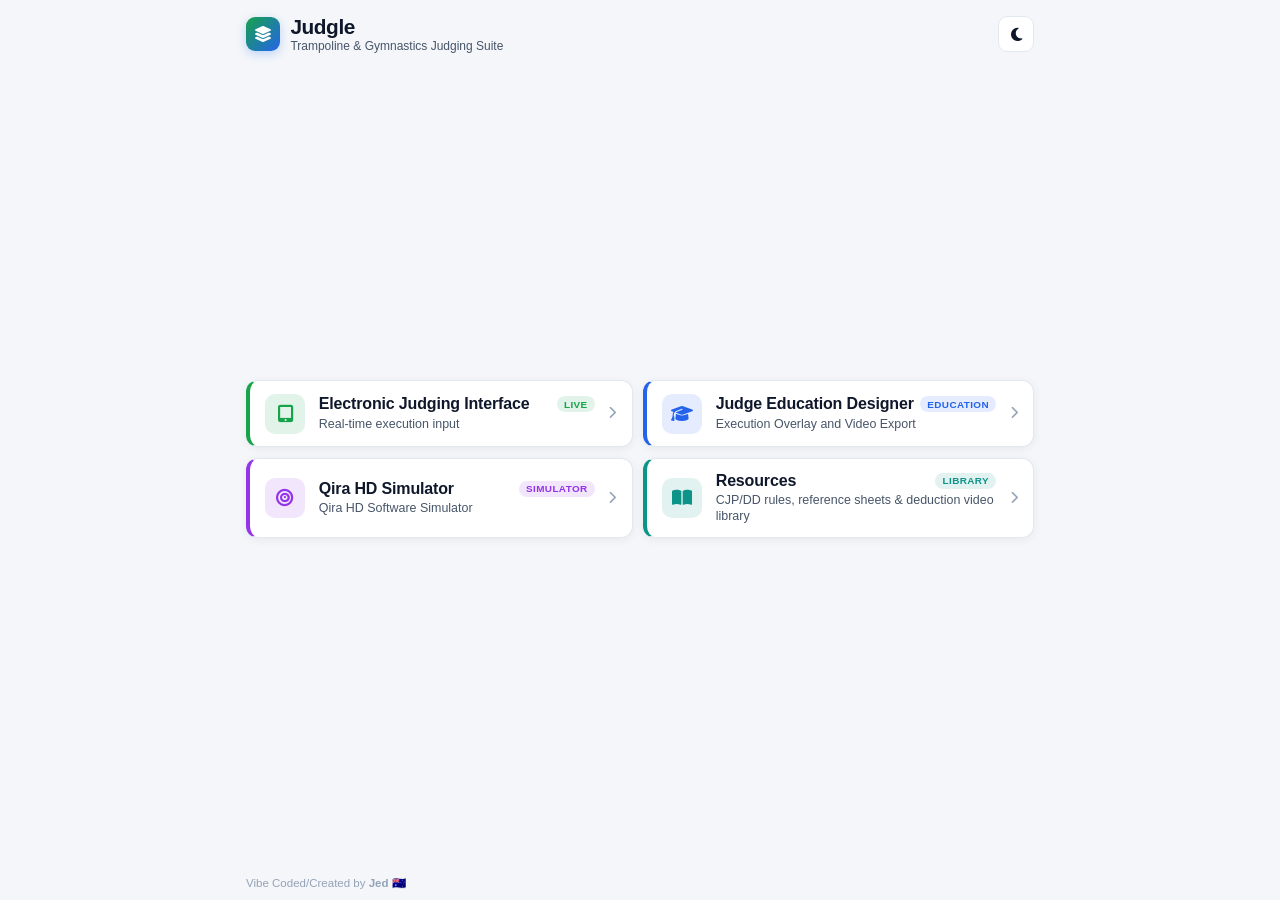
==== commit 67a460e5: "Update index.html New home page" ====
--- a/index.html
+++ b/index.html
@@ -7,870 +7,487 @@
   window.dataLayer = window.dataLayer || [];
   function gtag(){dataLayer.push(arguments);}
   gtag('js', new Date());
-
   gtag('config', 'G-FWWG0H2N09');
 </script>
     <meta charset="UTF-8">
     <meta name="viewport" content="width=device-width, initial-scale=1.0">
-	<link rel="stylesheet" href="https://cdnjs.cloudflare.com/ajax/libs/font-awesome/6.4.2/css/all.min.css">
-	<link rel="apple-touch-icon" sizes="180x180" href="/apple-touch-icon.png">
-	<link rel="icon" type="image/png" sizes="32x32" href="/favicon-32x32.png">
-	<link rel="icon" type="image/png" sizes="16x16" href="/favicon-16x16.png">
-	<link rel="manifest" href="/site.webmanifest">
     <title>Judgle</title>
-    <link rel="stylesheet" href="style.css">
+    <link rel="stylesheet" href="https://cdnjs.cloudflare.com/ajax/libs/font-awesome/6.4.2/css/all.min.css">
+    <link rel="apple-touch-icon" sizes="180x180" href="/apple-touch-icon.png">
+    <link rel="icon" type="image/png" sizes="32x32" href="/favicon-32x32.png">
+    <link rel="icon" type="image/png" sizes="16x16" href="/favicon-16x16.png">
+    <link rel="manifest" href="/site.webmanifest">
+    <style>
+        :root {
+            /* Dark Mode (Default) - Matches FIG / Judgle / Qira Palette */
+            --bg-primary: #0f1117;
+            --bg-card: #1e222d;
+            --bg-card-hover: #262b38;
+            --text-primary: #f1f5f9;
+            --text-secondary: #94a3b8;
+            --text-muted: #64748b;
+            --border-color: #2d3343;
+            --border-hover: #475569;
+            --shadow-card: 0 4px 14px rgba(0, 0, 0, 0.3);
+            --shadow-hover: 0 8px 20px rgba(0, 0, 0, 0.45);
+
+            /* FIG / Brand Accent Colours */
+            --fig-green: #22c55e;
+            --fig-green-bg: rgba(34, 197, 94, 0.14);
+            --fig-blue: #3b82f6;
+            --fig-blue-bg: rgba(59, 130, 246, 0.14);
+            --fig-orange: #f97316;
+            --fig-orange-bg: rgba(249, 115, 22, 0.14);
+            --qira-purple: #a855f7;
+            --qira-purple-bg: rgba(168, 85, 247, 0.14);
+            --fig-teal: #14b8a6;
+            --fig-teal-bg: rgba(20, 184, 166, 0.14);
+        }
+
+        body.light-mode {
+            --bg-primary: #f4f6f9;
+            --bg-card: #ffffff;
+            --bg-card-hover: #f8fafc;
+            --text-primary: #0f172a;
+            --text-secondary: #475569;
+            --text-muted: #94a3b8;
+            --border-color: #e2e8f0;
+            --border-hover: #cbd5e1;
+            --shadow-card: 0 2px 10px rgba(15, 23, 42, 0.06);
+            --shadow-hover: 0 6px 18px rgba(15, 23, 42, 0.1);
+
+            --fig-green: #16a34a;
+            --fig-green-bg: rgba(22, 163, 74, 0.12);
+            --fig-blue: #2563eb;
+            --fig-blue-bg: rgba(37, 99, 235, 0.12);
+            --fig-orange: #ea580c;
+            --fig-orange-bg: rgba(234, 88, 12, 0.12);
+            --qira-purple: #9333ea;
+            --qira-purple-bg: rgba(147, 51, 234, 0.12);
+            --fig-teal: #0d9488;
+            --fig-teal-bg: rgba(13, 148, 136, 0.12);
+        }
+
+        * {
+            box-sizing: border-box;
+            margin: 0;
+            padding: 0;
+        }
+
+        body {
+            font-family: -apple-system, BlinkMacSystemFont, "Segoe UI", Roboto, Helvetica, Arial, sans-serif;
+            background-color: var(--bg-primary);
+            color: var(--text-primary);
+            min-height: 100dvh;
+            display: flex;
+            flex-direction: column;
+            transition: background-color 0.25s ease, color 0.25s ease;
+            -webkit-tap-highlight-color: transparent;
+        }
+
+        /* Header Bar */
+        header {
+            width: 100%;
+            max-width: 820px;
+            margin: 0 auto;
+            padding: 1rem 1rem 0.5rem;
+            display: flex;
+            align-items: center;
+            justify-content: space-between;
+        }
+
+        .brand {
+            display: flex;
+            align-items: center;
+            gap: 0.65rem;
+        }
+
+        .brand-mark {
+            width: 34px;
+            height: 34px;
+            border-radius: 9px;
+            background: linear-gradient(135deg, var(--fig-green), var(--fig-blue));
+            display: flex;
+            align-items: center;
+            justify-content: center;
+            color: #fff;
+            font-size: 1rem;
+            box-shadow: 0 3px 10px rgba(59, 130, 246, 0.3);
+        }
+
+        .brand-text h1 {
+            font-size: 1.3rem;
+            font-weight: 800;
+            letter-spacing: -0.02em;
+            line-height: 1.1;
+        }
+
+        .brand-text span {
+            font-size: 0.75rem;
+            color: var(--text-secondary);
+            font-weight: 500;
+            display: block;
+        }
+
+        .icon-btn {
+            background: var(--bg-card);
+            border: 1px solid var(--border-color);
+            color: var(--text-primary);
+            width: 36px;
+            height: 36px;
+            border-radius: 9px;
+            display: flex;
+            align-items: center;
+            justify-content: center;
+            cursor: pointer;
+            font-size: 0.95rem;
+            transition: all 0.2s ease;
+        }
+
+        .icon-btn:hover {
+            background: var(--bg-card-hover);
+            border-color: var(--border-hover);
+        }
+
+        /* Main Container */
+        main {
+            flex: 1;
+            width: 100%;
+            max-width: 820px;
+            margin: 0 auto;
+            padding: 0.5rem 1rem 1rem;
+            display: flex;
+            flex-direction: column;
+            justify-content: center;
+        }
+
+        /* Condensed Horizontal Project Cards */
+        .project-grid {
+            display: grid;
+            grid-template-columns: repeat(2, 1fr);
+            gap: 0.65rem;
+        }
+
+        .project-card {
+            position: relative;
+            display: flex;
+            align-items: center;
+            gap: 0.85rem;
+            background: var(--bg-card);
+            border: 1px solid var(--border-color);
+            border-left: 4px solid var(--accent-color, var(--fig-blue));
+            border-radius: 12px;
+            padding: 0.8rem 0.95rem;
+            text-decoration: none;
+            color: inherit;
+            box-shadow: var(--shadow-card);
+            transition: transform 0.18s ease,
+                        background-color 0.18s ease,
+                        border-color 0.18s ease,
+                        box-shadow 0.18s ease;
+            animation: cardFadeIn 0.3s ease backwards;
+        }
+
+        .project-card:hover {
+            transform: translateY(-2px);
+            background: var(--bg-card-hover);
+            border-color: var(--accent-color, var(--border-hover));
+            box-shadow: var(--shadow-hover);
+        }
+
+        .project-card:active {
+            transform: scale(0.985);
+        }
+
+        .card-icon {
+            width: 40px;
+            height: 40px;
+            border-radius: 10px;
+            background: var(--accent-bg, var(--fig-blue-bg));
+            color: var(--accent-color, var(--fig-blue));
+            display: flex;
+            align-items: center;
+            justify-content: center;
+            font-size: 1.1rem;
+            flex-shrink: 0;
+        }
+
+        .card-content {
+            flex: 1;
+            min-width: 0;
+        }
+
+        .card-title-row {
+            display: flex;
+            align-items: center;
+            justify-content: space-between;
+            gap: 0.4rem;
+            margin-bottom: 0.15rem;
+        }
+
+        .card-content h2 {
+            font-size: 1rem;
+            font-weight: 700;
+            letter-spacing: -0.01em;
+            white-space: nowrap;
+            overflow: hidden;
+            text-overflow: ellipsis;
+        }
+
+        .card-badge {
+            font-size: 0.62rem;
+            font-weight: 700;
+            text-transform: uppercase;
+            letter-spacing: 0.04em;
+            padding: 0.15rem 0.45rem;
+            border-radius: 999px;
+            background: var(--accent-bg, var(--fig-blue-bg));
+            color: var(--accent-color, var(--fig-blue));
+            flex-shrink: 0;
+        }
+
+        .card-content p {
+            font-size: 0.78rem;
+            color: var(--text-secondary);
+            line-height: 1.3;
+            display: -webkit-box;
+            -webkit-line-clamp: 2;
+            -webkit-box-orient: vertical;
+            overflow: hidden;
+        }
+
+        .card-chevron {
+            color: var(--text-muted);
+            font-size: 0.8rem;
+            flex-shrink: 0;
+            transition: transform 0.18s ease, color 0.18s ease;
+        }
+
+        .project-card:hover .card-chevron {
+            color: var(--accent-color, var(--text-primary));
+            transform: translateX(3px);
+        }
+
+        /* Footer */
+        footer {
+            width: 100%;
+            max-width: 820px;
+            margin: 0 auto;
+            padding: 0.65rem 1rem;
+            display: flex;
+            align-items: center;
+            justify-content: space-between;
+            font-size: 0.72rem;
+            color: var(--text-muted);
+        }
+
+        @keyframes cardFadeIn {
+            from {
+                opacity: 0;
+                transform: translateY(6px);
+            }
+            to {
+                opacity: 1;
+                transform: translateY(0);
+            }
+        }
+
+        /* Mobile Single-Screen Fit */
+        @media (max-width: 640px) {
+            header {
+                padding: 0.75rem 0.85rem 0.35rem;
+            }
+            main {
+                padding: 0.35rem 0.85rem 0.5rem;
+                justify-content: flex-start;
+            }
+            .project-grid {
+                grid-template-columns: 1fr;
+                gap: 0.55rem;
+            }
+            .project-card {
+                padding: 0.7rem 0.85rem;
+                gap: 0.75rem;
+            }
+            .card-icon {
+                width: 38px;
+                height: 38px;
+                font-size: 1rem;
+            }
+            .card-content h2 {
+                font-size: 0.95rem;
+            }
+            .card-content p {
+                font-size: 0.76rem;
+                -webkit-line-clamp: 1;
+            }
+            footer {
+                padding: 0.5rem 0.85rem;
+            }
+        }
+    </style>
 </head>
 <body class="dark-mode">
-	<div class="top-icons">
-		 <h1 class="logo">Judgle</h1>
-
-		<i class="fas fa-home home-icon" title="Home - Reset & Return to Quiz" onclick="goHome()"></i>
-		<i class="fas fa-adjust mode-toggle" title="Toggle Light/Dark Mode" onclick="toggleMode()"></i>
-		<i class="fas fa-undo reset-icon" title="Reset Quiz" onclick="restartQuiz()"></i>
-		<i class="fas fa-history history-icon" title="View History" id="historyButton" onclick="toggleVideoHistory()"></i>
-		<i class="fas fa-book resource-icon" title="Resource Library" onclick="toggleResourceLibrary()"></i>
-		<i class="fas fa-question-circle help-icon" title="Help" onclick="toggleHelpMenu()"></i>
-	
-	</div>
-	
-	<div id="helpMenu">
-		<p><i class="fas fa-home"></i> Home (Reset & Return)</p>
-		<p><i class="fas fa-adjust"></i> Light/Dark Mode</p>
-		<p><i class="fas fa-undo"></i> Reset Answers</p>
-		<p><i class="fas fa-history"></i> View Video History</p>
-		<p><i class="fas fa-book"></i> Resource Library</p>
-	</div>
-
-	<!-- Resource Library Section -->
-	<div id="resourceLibrary" class="resource-library hidden">
-		<div class="resource-header">
-			<h2>Resource Library</h2>
-			<i class="fas fa-times resource-close-icon" title="Close Resource Library" onclick="toggleResourceLibrary()"></i>
-			<!--<button class="share-link-btn" onclick="copyResourceLink()" title="Copy shareable link to resource library">
-				<i class="fas fa-share-alt"></i> Share Resource Link
-			</button>-->
-			<div class="tag-filter-container">
-				<span class="filter-label">Filter by tag:</span>
-				<div id="tagFilters" class="tag-filters"></div>
-				<button class="clear-filters-btn" onclick="clearTagFilters()">Clear Filters</button>
-			</div>
-		</div>
-		<div id="resourceGrid" class="resource-grid"></div>
-	</div>
-
-	<!-- Main Content -->
-	<div id="mainContent">
-		<div class="container">
-			<!-- Video Library -->
-			<div class="container">
-				<div class="video-list">
-					<div id="latestVideoContainer">
-						
-					</div> <!-- Placeholder for the latest video -->
-
-					<!-- Hidden videos (will be shown when clicking "View History") -->
-					<div id="hiddenVideos" style="display: none;">
-						<div class="video-item" onclick="loadVideo('vid2')">
-							<p>TRA 2</p>
-						</div>
-						<div class="video-item" onclick="loadVideo('vid3')">
-							<p>DMT</p>
-						</div>
-					</div>
-				</div>			
-			</div>
-		</div>
-		<div id="warningMessage" class="hidden">Please fill in all deductions before submitting.</div>
-		<!-- Video Embed -->
-		<div class="video-container" id="videoPlayer">
-			<!-- Will load selected video here -->
-		</div>
-		
-		<div class="container">
-			<!-- Number Input Section -->
-			<div>
-				<h3>Enter Your Deductions:</h3>
-				<form id="quizForm">
-					<div id="inputContainer">
-						<!-- Input fields will be dynamically generated here -->
-					</div>
-					<br>
-					<button type="button" id="submitButton" class="button" onclick="checkAnswers()">Submit</button>
-				</form>
-
-				<!-- Result Section -->
-				<div class="result" id="result"></div>
-			</div>
-
-			<!-- Answer Table -->
-			<table class="answer-table" id="answerTable" style="display:none;">
-				<thead>
-					<tr>
-						<th>Element</th>
-						<th>Your Deduction</th>
-						<th>Correct Deduction</th>
-						<th>Explanation</th>
-					</tr>
-				</thead>
-				<tbody id="answerTableBody">
-					<!-- Answer details will be added dynamically here -->
-				</tbody>
-			</table>
-		</div>
-		<div class="container">
-			<h5>Development in Progress.  All scores are test scores and not relevant to the video shown. Created by Jed</h5>
-		</div>
-	</div>
+
+    <header>
+        <div class="brand">
+            <div class="brand-mark" aria-hidden="true">
+                <i class="fas fa-layer-group"></i>
+            </div>
+            <div class="brand-text">
+                <h1>Judgle</h1>
+                <span>Trampoline &amp; Gymnastics Judging Suite</span>
+            </div>
+        </div>
+        <button class="icon-btn" id="themeToggle" title="Toggle Light/Dark Mode" aria-label="Toggle Light/Dark Mode">
+            <i class="fas fa-sun" id="themeIcon"></i>
+        </button>
+    </header>
+
+    <main>
+        <section class="project-grid" id="projectGrid" aria-label="Judging Projects"></section>
+    </main>
+
+    <footer>
+        <span>Vibe Coded/Created by <strong>Jed &#127462;&#127482;</strong></span>
+    </footer>
+
     <script>
-        
-
-		// Predefined video data with correct answers and explanations for each video
-        const videoData = {
-            vid1: {
-                src: "https://www.youtube.com/embed/qkfBtD3IbNw",
-                correctAnswers: [1, 2, 3, 4, 5, 1, 2, 3, 4, 5, 10],
-                explanations: [
-                    "Explanation for answer 1...",
-                    "Explanation for answer 2...",
-                    "Explanation for answer 3...",
-                    "Explanation for answer 4...",
-                    "Explanation for answer 5...",
-                    "Explanation for answer 6...",
-                    "Explanation for answer 7...",
-                    "Explanation for answer 8...",
-                    "Explanation for answer 9...",
-                    "Explanation for answer 10...",
-                    "Explanation for the final answer"
-                ],
-                ranges: [
-                    { min: 0, max: 1 },
-                    { min: 1, max: 2 },
-                    { min: 2, max: 3 },
-                    { min: 3, max: 4 },
-                    { min: 4, max: 5 },
-                    { min: 1, max: 1 },
-                    { min: 2, max: 2 },
-                    { min: 3, max: 3 },
-                    { min: 4, max: 4 },
-                    { min: 5, max: 5 },
-                    { min: 10, max: 10 }
-                ],
-				title: "2025-03-01 (TRA)",
-				releaseDate: "2025-03-01"
+        /**
+         * =====================================================================
+         * PROJECT CONFIGURATION
+         * Add new projects by appending an object to this array.
+         * Set `visible: false` to hide any link without deleting its config.
+         *
+         * Available colour themes: 'green', 'blue', 'orange', 'purple', 'teal'
+         * =====================================================================
+         */
+        const PROJECTS = [
+            {
+                id: "rtinput",
+                title: "Electronic Judging Interface",
+                description: "Real-time execution input",
+                url: "rtinput.html",
+                icon: "fas fa-tablet-screen-button",
+                badge: "Live",
+                theme: "green",
+                visible: true
             },
-            vid2: {
-                src: "https://www.youtube.com/embed/KAgB7tq25GI",
-                correctAnswers: [1, 2, 3, 4, 5, 1, 2, 3, 4, 5, 1],
-                explanations: [
-                    "Explanation for answer 1...",
-                    "Explanation for answer 2...",
-                    "Explanation for answer 3...",
-                    "Explanation for answer 4...",
-                    "Explanation for answer 5...",
-                    "Explanation for answer 6...",
-                    "Explanation for answer 7...",
-                    "Explanation for answer 8...",
-                    "Explanation for answer 9...",
-                    "Explanation for answer 10...",
-                    "Explanation for the final answer"
-                ],
-                ranges: [
-                    { min: 0, max: 1 },
-                    { min: 1, max: 2 },
-                    { min: 2, max: 3 },
-                    { min: 3, max: 4 },
-                    { min: 4, max: 5 },
-                    { min: 1, max: 1 },
-                    { min: 2, max: 2 },
-                    { min: 3, max: 3 },
-                    { min: 4, max: 4 },
-                    { min: 5, max: 5 },
-                    { min: 5, max: 10 }
-                ],
-				title: "2025-03-08 (TRA)",
-				releaseDate: "2025-03-08"
+            {
+                id: "jed",
+                title: "Judge Education Designer",
+                description: "Execution Overlay and Video Export",
+                url: "jed.html",
+                icon: "fas fa-graduation-cap",
+                badge: "Education",
+                theme: "blue",
+                visible: true
             },
-			vid3: {
-                src: "https://www.youtube.com/embed/K-0Cl0o_qx4",
-                correctAnswers: [3, 4, 0],
-                explanations: [
-                    "Explanation for answer 1...",
-                    "Explanation for answer 2...",
-                    "Explanation for answer 3..."
-                ],
-                ranges: [
-                    { min: 3, max: 4 },
-                    { min: 3, max: 4 },
-                    { min: 0, max: 0 }
-                ],
-				title: "2025-03-12 (DMT)",
-				releaseDate: "2025-03-17"
+            {
+                id: "qira",
+                title: "Qira HD Simulator",
+                description: "Qira HD Software Simulator",
+                url: "qira.html",
+                icon: "fas fa-bullseye",
+                badge: "Simulator",
+                theme: "purple",
+                visible: true
             },
-			vid4: {
-                src: "https://www.youtube.com/embed/_lRiCGFKKrY",
-                correctAnswers: [1,3,2,3,2,3,3,5,2],
-                explanations: [
-                    "Explanation for answer 1...",
-                    "Explanation for answer 2...",
-					"Explanation for answer 3...",
-					"Explanation for answer 4...",
-					"Explanation for answer 5...",
-					"Explanation for answer 6...",
-					"Explanation for answer 7...",
-					"Explanation for answer 8...",
-                    "Explanation for answer 9..."
-                ],
-                ranges: [
-                    { min: 1, max: 1 },
-					{ min: 3, max: 3 },
-					{ min: 2, max: 3 },
-					{ min: 3, max: 3 },
-					{ min: 2, max: 3 },
-                    { min: 3, max: 3 },
-					{ min: 3, max: 3 },
-					{ min: 5, max: 5 },
-                    { min: 0, max: 2 }
-                ],
-				title: "2025-03-17 (TUM)",
-				releaseDate: "2025-03-17"
-            }
+            {
+                id: "judgle",
+                title: "Judgle",
+                description: "Video execution judging practice across TRP, DMT & TUM",
+                url: "judgle.html",
+                icon: "fas fa-play-circle",
+                badge: "Practice",
+                theme: "orange",
+                visible: false
+            },
+            {
+                id: "resources",
+                title: "Resources",
+                description: "CJP/DD rules, reference sheets & deduction video library",
+                url: "https://judge.com/judgle.html?view=resources",
+                icon: "fas fa-book-open",
+                badge: "Library",
+                theme: "teal",
+                visible: true
+            }
+        ];
+
+        const THEME_MAP = {
+            green:  { color: "var(--fig-green)",   bg: "var(--fig-green-bg)" },
+            blue:   { color: "var(--fig-blue)",    bg: "var(--fig-blue-bg)" },
+            orange: { color: "var(--fig-orange)",  bg: "var(--fig-orange-bg)" },
+            purple: { color: "var(--qira-purple)", bg: "var(--qira-purple-bg)" },
+            teal:   { color: "var(--fig-teal)",    bg: "var(--fig-teal-bg)" }
         };
 
-		// Resource Library Data
-		const resourceData = [
-			{
-				id: 'res3',
-				type: 'video',
-				title: 'TRP Instability Deductions - No Deduction',
-				description: 'A compilation of routine finishes with no outbounce or stability deductions',
-				videoId: '6NX9BeV8r2o', // Replace with actual YouTube video ID
-				tags: ['Execution']
-			},
-			{
-				id: 'res4',
-				type: 'video',
-				title: 'TRP Instability Deductions - 0.1 Deduction',
-				description: 'A compilation of routine finishes with 0.1 for outbounce or stability deductions',
-				videoId: '1RbzrN0n8dE', // Replace with actual YouTube video ID
-				tags: ['Execution']
-			},
-			{
-				id: 'res5',
-				type: 'video',
-				title: 'TRP Instability Deductions - 0.2 Deduction',
-				description: 'A compilation of routine finishes with 0.1 for outbounce or stability deductions',
-				videoId: 'dQw4w9WgXcQ', // Replace with actual YouTube video ID
-				tags: ['Execution']
-			},
-			{
-				id: 'res1',
-				type: 'pdf',
-				title: 'Competition Information Sheets',
-				description: 'Essential information sheets for CJP/DD Rules, and ToF Machine functionality',
-				url: 'https://drive.google.com/file/d/1c97Evq53z6jOxgvf_FqmSsjBGzmwubA_/view?usp=sharing',
-				tags: ['CJP', 'DD']
-			},
-			{
-				id: 'res2',
-				type: 'pdf',
-				title: 'Execution Reference Guide',
-				description: 'Quick reference guide for execution judging for each discipline',
-				url: 'https://drive.google.com/file/d/1gWkP7un3DrwY4vEtg-dvHfzlKpZ1oK4P/view?usp=sharing',
-				tags: ['Execution']
-			},
-			{
-				id: 'res6',
-				type: 'video',
-				title: 'DMT Instability Deductions - No Deduction',
-				description: 'A compilation of routine finishes with no deductions for instability',
-				videoId: 'Nxg5WjYFfvM', // Replace with actual YouTube video ID
-				tags: ['Execution']
-			},
-			{
-				id: 'res7',
-				type: 'video',
-				title: 'DMT Instability Deductions - 0.1 Deduction',
-				description: 'A compilation of routine finishes with 0.1 deduction for instability',
-				videoId: 'ljnwU-s5pi8', // Replace with actual YouTube video ID
-				tags: ['Execution']
-			},
-			{
-				id: 'res8',
-				type: 'video',
-				title: 'DMT Instability Deductions - 0.2 Deduction',
-				description: 'A compilation of routine finishes with 0.2 deduction for instability',
-				videoId: 'HJF5reAIkU4', // Replace with actual YouTube video ID
-				tags: ['Execution']
-			},
-			{
-				id: 'res9',
-				type: 'video',
-				title: 'DMT Instability Deductions - 0.3 Deduction',
-				description: 'A compilation of routine finishes with 0.3 deduction for instability',
-				videoId: '4P8YqcmX1xk', // Replace with actual YouTube video ID
-				tags: ['Execution']
-			},
-			{
-				id: 'res10',
-				type: 'video',
-				title: 'DMT Instability Deductions - 1.0 Deduction',
-				description: 'A compilation of routine finishes with 1.0 deduction for instability',
-				videoId: '9QfVUR-8ZpY', // Replace with actual YouTube video ID
-				tags: ['Execution']
-			}
-		];
-		
-        // Valid entries for each box
-        const validEntries = {
-            first10: [0, 1, 2, 3, 4, 5],
-            lastBox: [0, 1, 2, 3, 5, 10]
-        };
-		
-		const videoKeys = Object.keys(videoData);
-		currentVideoId = videoKeys[videoKeys.length - 1]; // Last video
-		let activeTagFilters = [];
-
-		
-		window.onload = () => {
-			if (window.matchMedia && window.matchMedia('(prefers-color-scheme: dark)').matches) {
-				document.body.classList.add('dark-mode');
-			}
-			const availableVideos = getAvailableVideos();
-
-			currentVideoId = availableVideos[availableVideos.length-1];
-			loadVideo(currentVideoId);
-			populateHistoryList();
-			initializeResourceLibrary();
-
-			// Check URL parameter for direct resource library access
-			const urlParams = new URLSearchParams(window.location.search);
-			if (urlParams.get('view') === 'resources') {
-				// Open resource library directly
-				const resourceLibrary = document.getElementById('resourceLibrary');
-				const mainContent = document.getElementById('mainContent');
-				mainContent.style.display = 'none';
-				resourceLibrary.classList.remove('hidden');
-				resourceLibrary.classList.add('fade-in');
-			}
-		};
-		
-		function toggleHelpMenu() {
-			const helpMenu = document.getElementById("helpMenu");
-
-			if (helpMenu.classList.contains("show")) {
-				helpMenu.classList.remove("show");
-				setTimeout(() => {
-					helpMenu.style.display = "none";
-				}, 100); // Wait for fade-out before hiding
-			} else {
-				helpMenu.style.display = "block";
-				setTimeout(() => {
-					helpMenu.classList.add("show");
-				}, 10); // Small delay to trigger fade-in
-			}
-		}
-
-		// Resource Library Functions
-		function toggleResourceLibrary() {
-			const resourceLibrary = document.getElementById('resourceLibrary');
-			const mainContent = document.getElementById('mainContent');
-			
-			if (resourceLibrary.classList.contains('hidden')) {
-				// Show resource library
-				mainContent.classList.add('fade-out');
-				setTimeout(() => {
-					mainContent.style.display = 'none';
-					resourceLibrary.classList.remove('hidden');
-					resourceLibrary.classList.add('fade-in');
-					// Update URL without reloading page
-					history.pushState({view: 'resources'}, '', '?view=resources');
-				}, 300);
-			} else {
-				// Show main content
-				resourceLibrary.classList.remove('fade-in');
-				resourceLibrary.classList.add('fade-out');
-				setTimeout(() => {
-					resourceLibrary.classList.add('hidden');
-					resourceLibrary.classList.remove('fade-out');
-					mainContent.style.display = 'block';
-					mainContent.classList.remove('fade-out');
-					mainContent.classList.add('fade-in');
-					// Update URL to remove parameter
-					history.pushState({view: 'quiz'}, '', window.location.pathname);
-				}, 300);
-			}
-		}
-
-		// Handle browser back/forward buttons
-		window.addEventListener('popstate', function(event) {
-			const resourceLibrary = document.getElementById('resourceLibrary');
-			const mainContent = document.getElementById('mainContent');
-			const urlParams = new URLSearchParams(window.location.search);
-			
-			if (urlParams.get('view') === 'resources') {
-				// Show resources
-				if (resourceLibrary.classList.contains('hidden')) {
-					mainContent.style.display = 'none';
-					resourceLibrary.classList.remove('hidden');
-					resourceLibrary.classList.add('fade-in');
-				}
-			} else {
-				// Show main content
-				if (!resourceLibrary.classList.contains('hidden')) {
-					resourceLibrary.classList.add('hidden');
-					mainContent.style.display = 'block';
-					mainContent.classList.add('fade-in');
-				}
-			}
-		});
-
-		function initializeResourceLibrary() {
-			generateTagFilters();
-			renderResources();
-		}
-
-		function generateTagFilters() {
-			const allTags = new Set();
-			resourceData.forEach(resource => {
-				resource.tags.forEach(tag => allTags.add(tag));
-			});
-
-			const tagFiltersContainer = document.getElementById('tagFilters');
-			tagFiltersContainer.innerHTML = '';
-
-			allTags.forEach(tag => {
-				const tagButton = document.createElement('button');
-				tagButton.className = 'tag-filter-btn';
-				tagButton.textContent = tag;
-				tagButton.onclick = () => toggleTagFilter(tag, tagButton);
-				tagFiltersContainer.appendChild(tagButton);
-			});
-		}
-
-		function toggleTagFilter(tag, button) {
-			if (activeTagFilters.includes(tag)) {
-				activeTagFilters = activeTagFilters.filter(t => t !== tag);
-				button.classList.remove('active');
-			} else {
-				activeTagFilters.push(tag);
-				button.classList.add('active');
-			}
-			renderResources();
-		}
-
-		function clearTagFilters() {
-			activeTagFilters = [];
-			document.querySelectorAll('.tag-filter-btn').forEach(btn => {
-				btn.classList.remove('active');
-			});
-			renderResources();
-		}
-
-		function renderResources() {
-			const resourceGrid = document.getElementById('resourceGrid');
-			resourceGrid.innerHTML = '';
-
-			// Filter resources
-			let filteredResources = resourceData;
-			if (activeTagFilters.length > 0) {
-				filteredResources = resourceData.filter(resource => 
-					activeTagFilters.some(tag => resource.tags.includes(tag))
-				);
-			}
-
-			// Sort: unwatched first, then watched
-			const watchedStatus = JSON.parse(localStorage.getItem('watchedResources')) || {};
-			filteredResources.sort((a, b) => {
-				const aWatched = watchedStatus[a.id] || false;
-				const bWatched = watchedStatus[b.id] || false;
-				return aWatched - bWatched;
-			});
-
-			// Render resources
-			filteredResources.forEach(resource => {
-				const resourceCard = createResourceCard(resource, watchedStatus[resource.id] || false);
-				resourceGrid.appendChild(resourceCard);
-			});
-
-			if (filteredResources.length === 0) {
-				resourceGrid.innerHTML = '<p class="no-resources">No resources match the selected filters.</p>';
-			}
-		}
-
-		function createResourceCard(resource, isWatched) {
-			const card = document.createElement('div');
-			card.className = 'resource-card';
-			if (isWatched) card.classList.add('watched');
-
-			const watchIcon = document.createElement('div');
-			watchIcon.className = 'watch-status';
-			watchIcon.innerHTML = isWatched ? '<i class="fas fa-check-circle"></i>' : '<i class="far fa-circle"></i>';
-			watchIcon.onclick = () => toggleWatchStatus(resource.id);
-
-			const title = document.createElement('h3');
-			title.textContent = resource.title;
-
-			const description = document.createElement('p');
-			description.className = 'resource-description';
-			description.textContent = resource.description;
-
-			const tagsContainer = document.createElement('div');
-			tagsContainer.className = 'resource-tags';
-			resource.tags.forEach(tag => {
-				const tagSpan = document.createElement('span');
-				tagSpan.className = 'resource-tag';
-				tagSpan.textContent = tag;
-				tagsContainer.appendChild(tagSpan);
-			});
-
-			let contentElement;
-			if (resource.type === 'video') {
-				contentElement = document.createElement('div');
-				contentElement.className = 'resource-video';
-				contentElement.innerHTML = `
-					<iframe 
-						src="https://www.youtube.com/embed/${resource.videoId}" 
-						frameborder="0" 
-						allowfullscreen
-						allow="accelerometer; autoplay; clipboard-write; encrypted-media; gyroscope; picture-in-picture"
-					></iframe>
-				`;
-			} else if (resource.type === 'pdf') {
-				contentElement = document.createElement('a');
-				contentElement.className = 'resource-link';
-				contentElement.href = resource.url;
-				contentElement.target = '_blank';
-				contentElement.innerHTML = '<i class="fas fa-file-pdf"></i> Open PDF';
-			} else if (resource.type === 'link') {
-				contentElement = document.createElement('a');
-				contentElement.className = 'resource-link';
-				contentElement.href = resource.url;
-				contentElement.target = '_blank';
-				contentElement.innerHTML = '<i class="fas fa-external-link-alt"></i> Open Link';
-			}
-
-			card.appendChild(watchIcon);
-			card.appendChild(title);
-			card.appendChild(description);
-			card.appendChild(tagsContainer);
-			card.appendChild(contentElement);
-
-			return card;
-		}
-
-		function toggleWatchStatus(resourceId) {
-			const watchedStatus = JSON.parse(localStorage.getItem('watchedResources')) || {};
-			watchedStatus[resourceId] = !watchedStatus[resourceId];
-			localStorage.setItem('watchedResources', JSON.stringify(watchedStatus));
-			renderResources();
-		}
-
-		function copyResourceLink() {
-			const url = window.location.origin + window.location.pathname + '?view=resources';
-			navigator.clipboard.writeText(url).then(() => {
-				// Show a temporary success message
-				const btn = document.querySelector('.share-link-btn');
-				const originalHTML = btn.innerHTML;
-				btn.innerHTML = '<i class="fas fa-check"></i> Link Copied!';
-				btn.style.background = '#28a745';
-				setTimeout(() => {
-					btn.innerHTML = originalHTML;
-					btn.style.background = '';
-				}, 2000);
-			}).catch(err => {
-				// Fallback for older browsers
-				alert('Copy this link: ' + url);
-			});
-		}
-						
-		// Get available videos (released ones)
-		function getAvailableVideos() {
-			const today = new Date().toLocaleDateString('en-CA'); // Get today's date in YYYY-MM-DD format
-			return Object.keys(videoData).filter(videoId => videoData[videoId].releaseDate <= today);
-		}
-		
-		function toggleMode() {
-            const body = document.body;
-            body.classList.toggle('light-mode');
-            body.classList.toggle('dark-mode');
-            const toggleButton = document.querySelector('.toggle-btn');
-            //toggleButton.innerText = body.classList.contains('light-mode') ? 'Dark Mode' : 'Light Mode';
-        }
-		
-		// Load the selected video and corresponding range data
-        function loadVideo(videoId) {
-            const video = videoData[videoId];
-            const videoPlayer = document.getElementById('videoPlayer');
-            videoPlayer.innerHTML = `<iframe src="${video.src}"
-					frameborder="0"
-					allowfullscreen
-					>
-					</iframe>`;
-			
-			currentVideoId = videoId
-			
-			// Remove 'active' class from all videos
-			document.querySelectorAll('.video-item').forEach(item => {
-				item.classList.remove('active');
-			});
-
-			// Add 'active' class to selected video
-			document.querySelectorAll('.video-item').forEach(item => {
-			if (item.textContent.trim() === formatVideoTitle(videoId)) {
-				item.classList.add('active');
-			}
-			});
-			
-			
-			document.getElementById('videoPlayer').classList.add('fade-in');
-            videoPlayer.classList.add('fade-in');
-            inputContainer.innerHTML = ''; // Clear previous inputs
-            for (let i = 0; i < video.correctAnswers.length; i++) {
-                //const wrapper = document.createElement('div');
-				//wrapper.classList.add('flip-wrapper');
-
-				const input = document.createElement('input');
-                input.type = 'number';
-                input.className = 'input-box';
-                input.id = `input${i+1}`;
-                input.min = video.ranges[i].min;
-                input.max = video.ranges[i].max;
-                input.addEventListener('input', autoTab);
-                input.addEventListener('input', validateInput);
-				if (i === video.correctAnswers.length-1) {
-                    input.addEventListener('keypress', function(event) {
-                        if (event.key === 'Enter') {
-                            event.preventDefault();
-                            document.getElementById('submitButton').click();
-                        }
-                    });
-                }
-                //wrapper.appendChild(input)
-				inputContainer.appendChild(input);
-            }
-			
-			hideResults();
-			// Set focus to the first input field
-				setTimeout(() => {
-					const firstInput = document.getElementById('input1');
-					if (firstInput) firstInput.focus();
-				}, 300); // Small delay ensures elements are fully loaded before focusing
-
-        }
-
-        // Auto Tab functionality - Move to next input box on enter (if valid)
-        function autoTab(event) {
-            const currentInput = event.target;
-            if (!validateInput(event) || currentInput.value === "") {
-                return; // Don't tab if invalid or empty
-            }
-
-            const nextInput = currentInput.nextElementSibling;
-            if (nextInput && nextInput.classList.contains('input-box')) {
-                nextInput.focus();
-            }
-        }
-
-        // Validate input to ensure it is in the allowed range
-        function validateInput(event) {
-            const currentInput = event.target;
-            let validValues;
-
-            if (currentInput.id === 'input11') {
-                validValues = validEntries.lastBox;
+        function renderProjects() {
+            const grid = document.getElementById("projectGrid");
+            grid.innerHTML = "";
+
+            const visibleProjects = PROJECTS.filter(project => project.visible !== false);
+
+            visibleProjects.forEach((project, index) => {
+                const palette = THEME_MAP[project.theme] || THEME_MAP.blue;
+
+                const card = document.createElement("a");
+                card.className = "project-card";
+                card.href = project.url;
+                card.style.setProperty("--accent-color", palette.color);
+                card.style.setProperty("--accent-bg", palette.bg);
+                card.style.animationDelay = `${index * 35}ms`;
+
+                card.innerHTML = `
+                    <div class="card-icon">
+                        <i class="${project.icon}" aria-hidden="true"></i>
+                    </div>
+                    <div class="card-content">
+                        <div class="card-title-row">
+                            <h2>${project.title}</h2>
+                            ${project.badge ? `<span class="card-badge">${project.badge}</span>` : ""}
+                        </div>
+                        <p>${project.description}</p>
+                    </div>
+                    <i class="fas fa-chevron-right card-chevron" aria-hidden="true"></i>
+                `;
+
+                grid.appendChild(card);
+            });
+        }
+
+        // Theme Management
+        const themeToggleBtn = document.getElementById("themeToggle");
+        const themeIcon = document.getElementById("themeIcon");
+
+        function applyTheme(mode) {
+            if (mode === "light") {
+                document.body.classList.remove("dark-mode");
+                document.body.classList.add("light-mode");
+                themeIcon.className = "fas fa-moon";
             } else {
-                validValues = validEntries.first10;
-            }
-
-            const isValid = validValues.includes(parseInt(currentInput.value));
-            if (isValid) {
-                currentInput.setCustomValidity("");
-            } else {
-                currentInput.setCustomValidity("Invalid value");
-            }
-
-            return isValid;
-        }
-
-        function hideResults() {
-			document.getElementById('answerTable').style.display = 'none';
-			document.getElementById('result').innerText = '';
-			// Reset the table and result display
-			document.getElementById('answerTableBody').innerHTML = '';
-		}
-		
-		function toggleVideoHistory() {
-			const hiddenVideos = document.getElementById('hiddenVideos');
-			const historyButton = document.getElementById('historyButton');
-
-			if (hiddenVideos.style.display === "none") {
-				hiddenVideos.style.display = "block";
-				setTimeout(() => hiddenVideos.classList.add('show'), 10);
-				//historyButton.innerText = "Hide All";
-			} else {
-				hiddenVideos.classList.remove('show');
-				setTimeout(() => hiddenVideos.style.display = "none", 500);
-				//historyButton.innerText = "View All";
-			}
-		}
-		
-		
-		// Check answers and show results
-        function checkAnswers() {
-            const video = videoData[currentVideoId]; // Get the currently selected video
-			if (!video) return; // Safety check
-           
-			
-			let allFilled = video.correctAnswers.length>0;
-			
-			// Check if all input fields are filled
-			for (let i = 0; i < video.correctAnswers.length; i++) {
-				const input = document.getElementById(`input${i+1}`);
-				if (!input || input.value.trim() === "") {
-					allFilled = false;
-					break;
-				}
-			}
-
-			if (!allFilled) {
-				const warning = document.getElementById("warningMessage");
-				warning.classList.add("show"); // Make it visible
-
-				// Remove after 5 seconds
-				setTimeout(() => {
-					warning.classList.remove("show");
-				}, 5000);
-
-				return;
-			}
-			
-			
-			
-			const userAnswers = [];
-            let correctCount = 0;
-
-            // Clear previous answer tables and explanations
-            document.getElementById('answerTableBody').innerHTML = '';
-            const answerTable = document.getElementById('answerTable');
-            answerTable.style.display = 'table'; // Show the answer table
-
-            // Loop over all inputs and evaluate answers
-            video.correctAnswers.forEach((correctAnswer, index) => {
-                const userAnswer = parseInt(document.getElementById(`input${index + 1}`).value);
-                const input = document.getElementById(`input${index + 1}`);
-                const answerText = document.getElementById(`answer${index + 1}`);
-				let tableText = 'Element'
-                let rowClass = 'incorrect-row';
-				let inputClass = 'default';
-                let explanation = video.explanations[index];
-
-                if (userAnswer === correctAnswer) {
-                    rowClass = 'correct-row';
-                    correctCount++;
-					inputClass = 'correct';
-                } else if (userAnswer >= video.ranges[index].min && userAnswer <= video.ranges[index].max) {
-                    rowClass = 'close-row';
-					inputClass = 'close';
-                }
-				
-				 // Apply flip animation dynamically
-				//input.classList.add('flip');
-				//input.style.animationDelay = `${(index+1) * 100}ms`;
-				
-				
-				if (index === 10) { tableText='Landing';} else { tableText = 'Element '+(index+1);}
-				
-				// Update the input field's class
-				input.className = `input-box ${inputClass}`;
-				
-                // Add to the answer table
-                const row = document.createElement('tr');
-                row.className = rowClass;
-                row.innerHTML = `<td>${tableText}</td>
-                                 <td>${userAnswer}</td>
-                                 <td>${correctAnswer}</td>
-                                 <td>${explanation}</td>`;
-                document.getElementById('answerTableBody').appendChild(row);
-            });
-
-            // Show the result summary
-            // document.getElementById('result').innerText = `You got ${correctCount} out of 11 correct.`;
-        }
-		function restartQuiz() {
-			document.querySelectorAll('.input-box').forEach(input => {
-			input.value = '';
-			input.className = 'input-box';
-			});
-		document.getElementById('result').innerText = '';
-		document.getElementById('answerTable').style.display = 'none';
-		}
-
-		function populateHistoryList() {
-			const hiddenVideosContainer = document.getElementById('hiddenVideos');
-			const latestVideoContainer = document.getElementById('latestVideoContainer');
-			hiddenVideosContainer.innerHTML = ""; // Clear existing history list
-			latestVideoContainer.innerHTML = ""; // Clear latest video (prevents duplication)
-
-			const videoKeysToLoad = getAvailableVideos().reverse(); // Reverse order
-			const latestVideoId = videoKeysToLoad[0]; // Get the latest video
-
-			// Create the latest video item dynamically
-			const latestVideoItem = document.createElement('div');
-			latestVideoItem.className = 'video-item active'; // Mark as active
-			latestVideoItem.onclick = () => loadVideo(latestVideoId);
-			latestVideoItem.innerHTML = `<p>${formatVideoTitle(latestVideoId)}</p>`; // Dynamic title
-
-			latestVideoContainer.appendChild(latestVideoItem); // Insert into list
-
-			// Populate history list, excluding the latest video
-			videoKeysToLoad.slice(1).forEach(videoId => {
-				const videoItem = document.createElement('div');
-				videoItem.className = 'video-item';
-				videoItem.onclick = () => loadVideo(videoId);
-				videoItem.innerHTML = `<p>${formatVideoTitle(videoId)}</p>`;
-				hiddenVideosContainer.appendChild(videoItem);
-			});
-			
-
-		}	
-
-		function formatVideoTitle(videoId) {
-			return videoData[videoId].title;
-		}
-		
-		function goHome() {
-			// Hide resource library if it's open
-			const resourceLibrary = document.getElementById('resourceLibrary');
-			const mainContent = document.getElementById('mainContent');
-			
-			if (!resourceLibrary.classList.contains('hidden')) {
-				resourceLibrary.classList.add('hidden');
-				mainContent.style.display = 'block';
-			}
-			
-			// Close video history if it's open
-			const hiddenVideos = document.getElementById('hiddenVideos');
-			if (hiddenVideos.style.display !== 'none') {
-				hiddenVideos.classList.remove('show');
-				hiddenVideos.style.display = 'none';
-			}
-			
-			// Reset quiz answers
-			restartQuiz();
-			
-			// Load the latest video
-			const availableVideos = getAvailableVideos();
-			const latestVideoId = availableVideos[availableVideos.length - 1];
-			loadVideo(latestVideoId);
-			
-			// Update URL to remove any parameters
-			history.pushState({view: 'quiz'}, '', window.location.pathname);
-			
-			// Scroll to top
-			window.scrollTo({ top: 0, behavior: 'smooth' });
-		}
-		
-
+                document.body.classList.remove("light-mode");
+                document.body.classList.add("dark-mode");
+                themeIcon.className = "fas fa-sun";
+            }
+        }
+
+        const savedTheme = localStorage.getItem("judgle_theme");
+        if (savedTheme) {
+            applyTheme(savedTheme);
+        } else if (window.matchMedia && window.matchMedia("(prefers-color-scheme: light)").matches) {
+            applyTheme("light");
+        }
+
+        themeToggleBtn.addEventListener("click", () => {
+            const isLight = document.body.classList.contains("light-mode");
+            const nextTheme = isLight ? "dark" : "light";
+            applyTheme(nextTheme);
+            localStorage.setItem("judgle_theme", nextTheme);
+        });
+
+        renderProjects();
     </script>
 </body>
 </html>
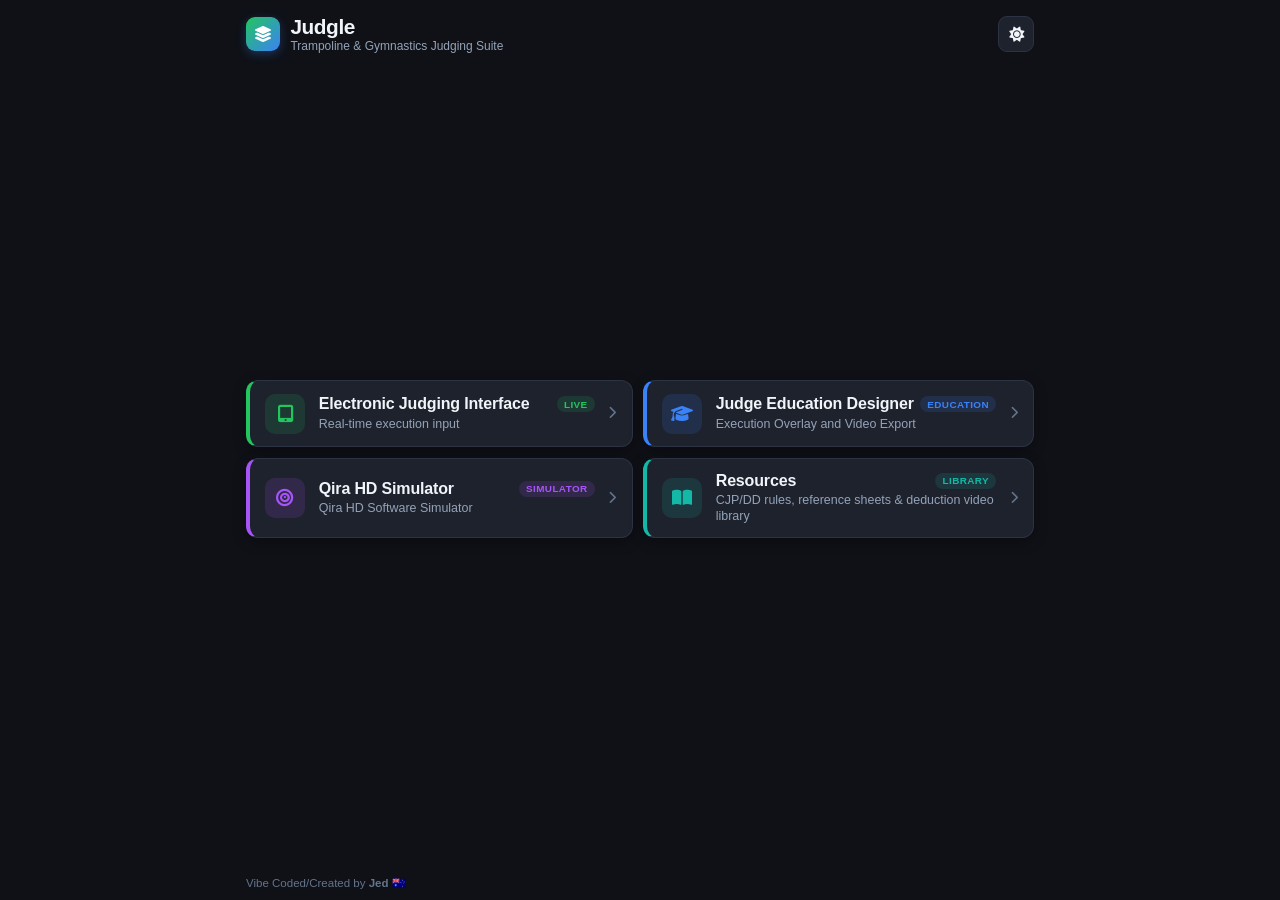
==== commit 16bc161d: "Update index.html Default dark" ====
--- a/index.html
+++ b/index.html
@@ -473,12 +473,8 @@
             }
         }
 
-        const savedTheme = localStorage.getItem("judgle_theme");
-        if (savedTheme) {
-            applyTheme(savedTheme);
-        } else if (window.matchMedia && window.matchMedia("(prefers-color-scheme: light)").matches) {
-            applyTheme("light");
-        }
+        const savedTheme = localStorage.getItem("judgle_theme") || "dark";
+        applyTheme(savedTheme);
 
         themeToggleBtn.addEventListener("click", () => {
             const isLight = document.body.classList.contains("light-mode");
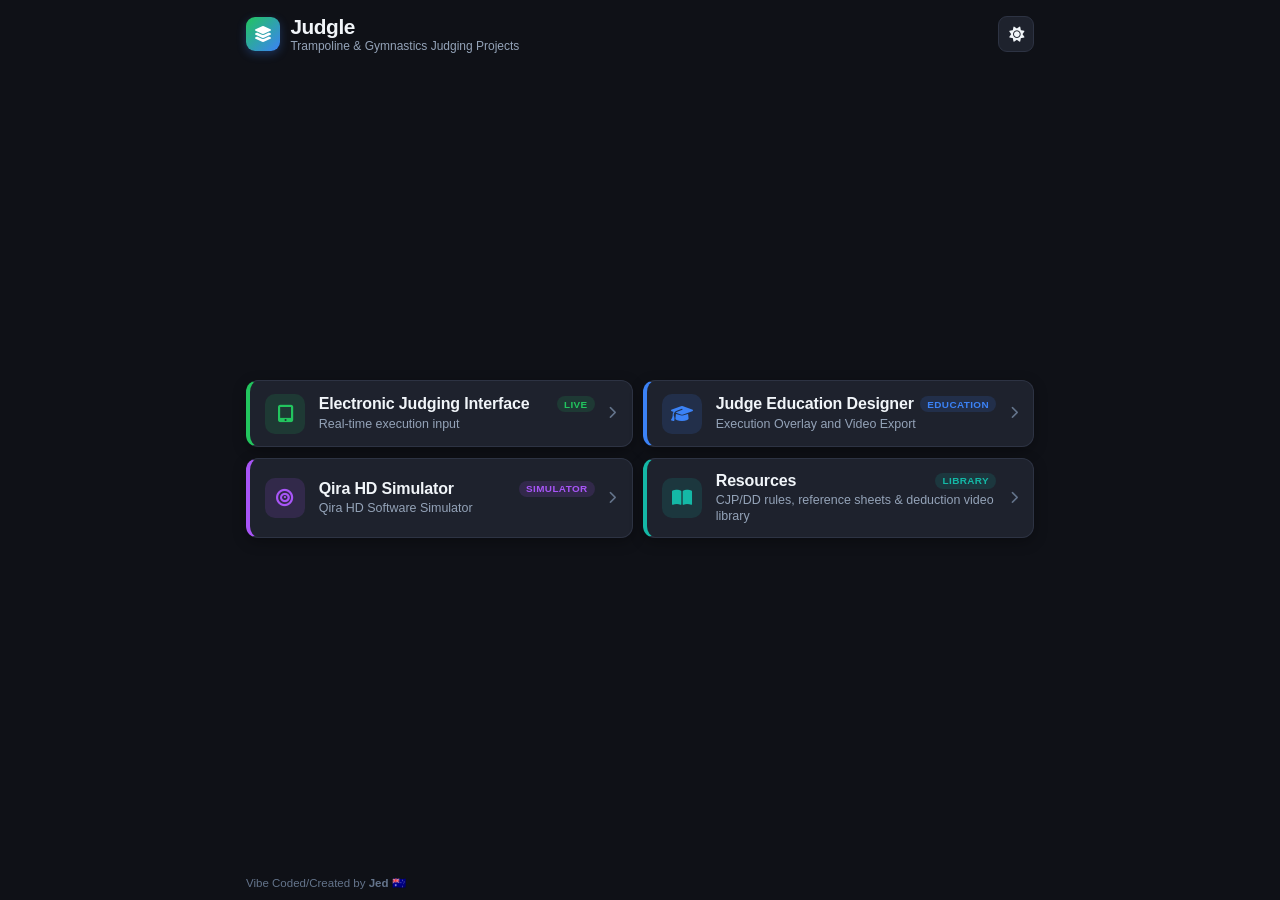
==== commit a97c9384: "Update index.html" ====
--- a/index.html
+++ b/index.html
@@ -336,7 +336,7 @@
             </div>
             <div class="brand-text">
                 <h1>Judgle</h1>
-                <span>Trampoline &amp; Gymnastics Judging Suite</span>
+                <span>Trampoline &amp; Gymnastics Judging Projects</span>
             </div>
         </div>
         <button class="icon-btn" id="themeToggle" title="Toggle Light/Dark Mode" aria-label="Toggle Light/Dark Mode">
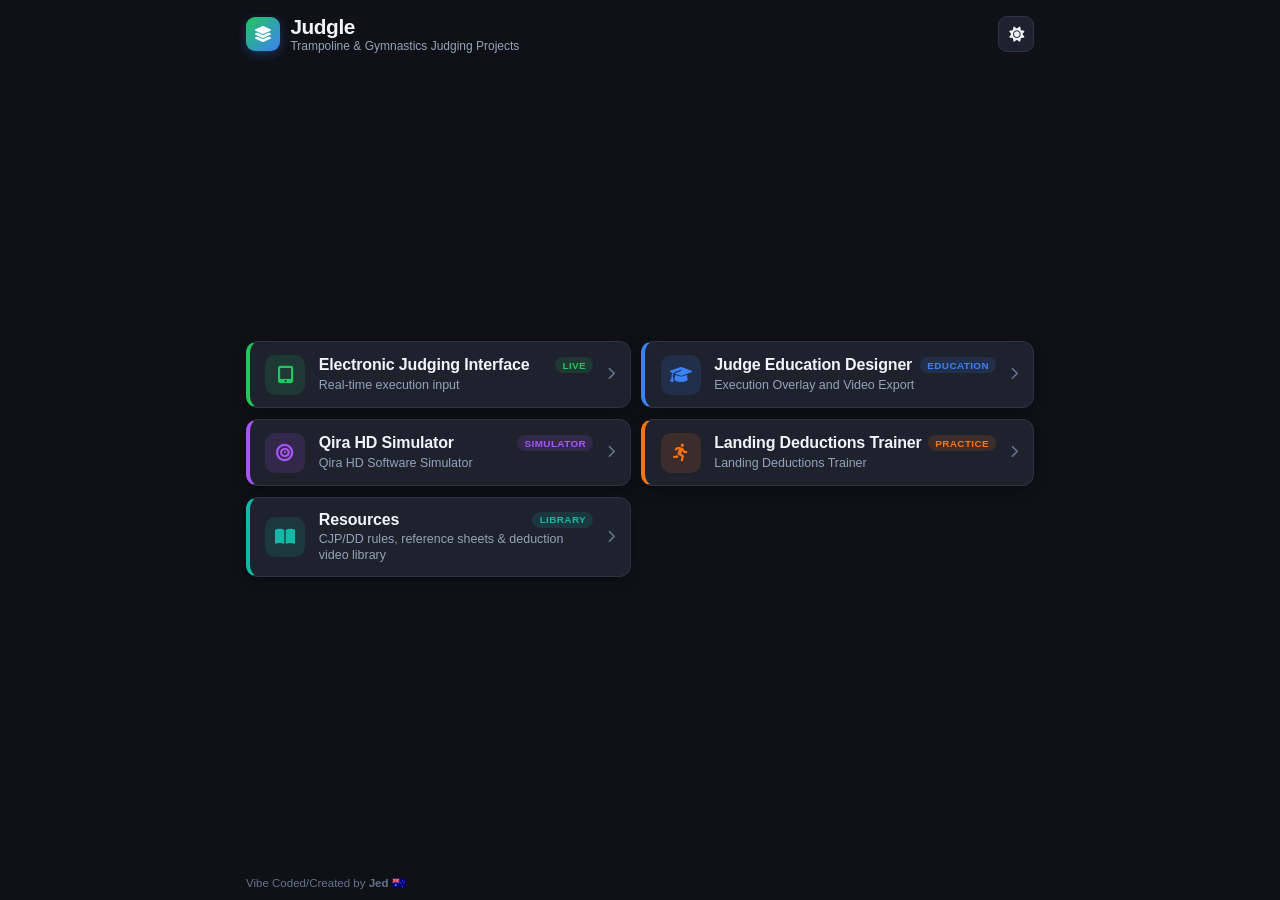
==== commit 8c08e2cf: "Update index.html" ====
--- a/index.html
+++ b/index.html
@@ -393,6 +393,16 @@
                 theme: "purple",
                 visible: true
             },
+			 {
+                id: "landings",
+                title: "Landing Deductions Trainer",
+                description: "Landing Deductions Trainer",
+                url: "landings.html",
+                icon: "fas fa-running",
+                badge: "Practice",
+                theme: "orange",
+                visible: true
+            },
             {
                 id: "judgle",
                 title: "Judgle",
@@ -407,7 +417,7 @@
                 id: "resources",
                 title: "Resources",
                 description: "CJP/DD rules, reference sheets & deduction video library",
-                url: "https://judge.com/judgle.html?view=resources",
+                url: "judgle.html?view=resources",
                 icon: "fas fa-book-open",
                 badge: "Library",
                 theme: "teal",
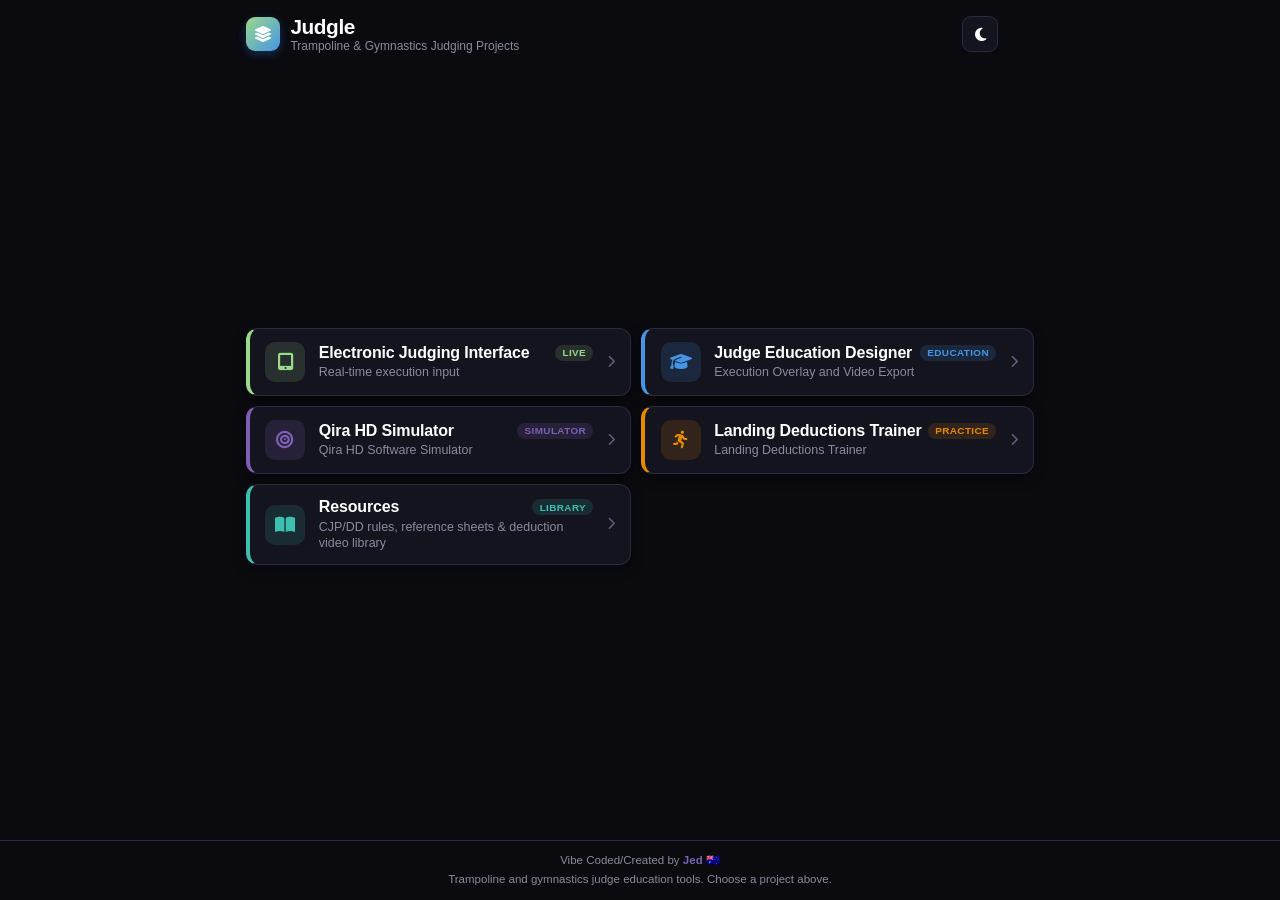
==== commit 0db30a44: "Add files via upload" ====
--- a/index.html
+++ b/index.html
@@ -12,322 +12,18 @@
     <meta charset="UTF-8">
     <meta name="viewport" content="width=device-width, initial-scale=1.0">
     <title>Judgle</title>
+  <meta name="jg-footer" content="Trampoline and gymnastics judge education tools. Choose a project above.">
+  <meta name="jg-help" content="index">
     <link rel="stylesheet" href="https://cdnjs.cloudflare.com/ajax/libs/font-awesome/6.4.2/css/all.min.css">
     <link rel="apple-touch-icon" sizes="180x180" href="/apple-touch-icon.png">
     <link rel="icon" type="image/png" sizes="32x32" href="/favicon-32x32.png">
     <link rel="icon" type="image/png" sizes="16x16" href="/favicon-16x16.png">
     <link rel="manifest" href="/site.webmanifest">
-    <style>
-        :root {
-            /* Dark Mode (Default) - Matches FIG / Judgle / Qira Palette */
-            --bg-primary: #0f1117;
-            --bg-card: #1e222d;
-            --bg-card-hover: #262b38;
-            --text-primary: #f1f5f9;
-            --text-secondary: #94a3b8;
-            --text-muted: #64748b;
-            --border-color: #2d3343;
-            --border-hover: #475569;
-            --shadow-card: 0 4px 14px rgba(0, 0, 0, 0.3);
-            --shadow-hover: 0 8px 20px rgba(0, 0, 0, 0.45);
-
-            /* FIG / Brand Accent Colours */
-            --fig-green: #22c55e;
-            --fig-green-bg: rgba(34, 197, 94, 0.14);
-            --fig-blue: #3b82f6;
-            --fig-blue-bg: rgba(59, 130, 246, 0.14);
-            --fig-orange: #f97316;
-            --fig-orange-bg: rgba(249, 115, 22, 0.14);
-            --qira-purple: #a855f7;
-            --qira-purple-bg: rgba(168, 85, 247, 0.14);
-            --fig-teal: #14b8a6;
-            --fig-teal-bg: rgba(20, 184, 166, 0.14);
-        }
-
-        body.light-mode {
-            --bg-primary: #f4f6f9;
-            --bg-card: #ffffff;
-            --bg-card-hover: #f8fafc;
-            --text-primary: #0f172a;
-            --text-secondary: #475569;
-            --text-muted: #94a3b8;
-            --border-color: #e2e8f0;
-            --border-hover: #cbd5e1;
-            --shadow-card: 0 2px 10px rgba(15, 23, 42, 0.06);
-            --shadow-hover: 0 6px 18px rgba(15, 23, 42, 0.1);
-
-            --fig-green: #16a34a;
-            --fig-green-bg: rgba(22, 163, 74, 0.12);
-            --fig-blue: #2563eb;
-            --fig-blue-bg: rgba(37, 99, 235, 0.12);
-            --fig-orange: #ea580c;
-            --fig-orange-bg: rgba(234, 88, 12, 0.12);
-            --qira-purple: #9333ea;
-            --qira-purple-bg: rgba(147, 51, 234, 0.12);
-            --fig-teal: #0d9488;
-            --fig-teal-bg: rgba(13, 148, 136, 0.12);
-        }
-
-        * {
-            box-sizing: border-box;
-            margin: 0;
-            padding: 0;
-        }
-
-        body {
-            font-family: -apple-system, BlinkMacSystemFont, "Segoe UI", Roboto, Helvetica, Arial, sans-serif;
-            background-color: var(--bg-primary);
-            color: var(--text-primary);
-            min-height: 100dvh;
-            display: flex;
-            flex-direction: column;
-            transition: background-color 0.25s ease, color 0.25s ease;
-            -webkit-tap-highlight-color: transparent;
-        }
-
-        /* Header Bar */
-        header {
-            width: 100%;
-            max-width: 820px;
-            margin: 0 auto;
-            padding: 1rem 1rem 0.5rem;
-            display: flex;
-            align-items: center;
-            justify-content: space-between;
-        }
-
-        .brand {
-            display: flex;
-            align-items: center;
-            gap: 0.65rem;
-        }
-
-        .brand-mark {
-            width: 34px;
-            height: 34px;
-            border-radius: 9px;
-            background: linear-gradient(135deg, var(--fig-green), var(--fig-blue));
-            display: flex;
-            align-items: center;
-            justify-content: center;
-            color: #fff;
-            font-size: 1rem;
-            box-shadow: 0 3px 10px rgba(59, 130, 246, 0.3);
-        }
-
-        .brand-text h1 {
-            font-size: 1.3rem;
-            font-weight: 800;
-            letter-spacing: -0.02em;
-            line-height: 1.1;
-        }
-
-        .brand-text span {
-            font-size: 0.75rem;
-            color: var(--text-secondary);
-            font-weight: 500;
-            display: block;
-        }
-
-        .icon-btn {
-            background: var(--bg-card);
-            border: 1px solid var(--border-color);
-            color: var(--text-primary);
-            width: 36px;
-            height: 36px;
-            border-radius: 9px;
-            display: flex;
-            align-items: center;
-            justify-content: center;
-            cursor: pointer;
-            font-size: 0.95rem;
-            transition: all 0.2s ease;
-        }
-
-        .icon-btn:hover {
-            background: var(--bg-card-hover);
-            border-color: var(--border-hover);
-        }
-
-        /* Main Container */
-        main {
-            flex: 1;
-            width: 100%;
-            max-width: 820px;
-            margin: 0 auto;
-            padding: 0.5rem 1rem 1rem;
-            display: flex;
-            flex-direction: column;
-            justify-content: center;
-        }
-
-        /* Condensed Horizontal Project Cards */
-        .project-grid {
-            display: grid;
-            grid-template-columns: repeat(2, 1fr);
-            gap: 0.65rem;
-        }
-
-        .project-card {
-            position: relative;
-            display: flex;
-            align-items: center;
-            gap: 0.85rem;
-            background: var(--bg-card);
-            border: 1px solid var(--border-color);
-            border-left: 4px solid var(--accent-color, var(--fig-blue));
-            border-radius: 12px;
-            padding: 0.8rem 0.95rem;
-            text-decoration: none;
-            color: inherit;
-            box-shadow: var(--shadow-card);
-            transition: transform 0.18s ease,
-                        background-color 0.18s ease,
-                        border-color 0.18s ease,
-                        box-shadow 0.18s ease;
-            animation: cardFadeIn 0.3s ease backwards;
-        }
-
-        .project-card:hover {
-            transform: translateY(-2px);
-            background: var(--bg-card-hover);
-            border-color: var(--accent-color, var(--border-hover));
-            box-shadow: var(--shadow-hover);
-        }
-
-        .project-card:active {
-            transform: scale(0.985);
-        }
-
-        .card-icon {
-            width: 40px;
-            height: 40px;
-            border-radius: 10px;
-            background: var(--accent-bg, var(--fig-blue-bg));
-            color: var(--accent-color, var(--fig-blue));
-            display: flex;
-            align-items: center;
-            justify-content: center;
-            font-size: 1.1rem;
-            flex-shrink: 0;
-        }
-
-        .card-content {
-            flex: 1;
-            min-width: 0;
-        }
-
-        .card-title-row {
-            display: flex;
-            align-items: center;
-            justify-content: space-between;
-            gap: 0.4rem;
-            margin-bottom: 0.15rem;
-        }
-
-        .card-content h2 {
-            font-size: 1rem;
-            font-weight: 700;
-            letter-spacing: -0.01em;
-            white-space: nowrap;
-            overflow: hidden;
-            text-overflow: ellipsis;
-        }
-
-        .card-badge {
-            font-size: 0.62rem;
-            font-weight: 700;
-            text-transform: uppercase;
-            letter-spacing: 0.04em;
-            padding: 0.15rem 0.45rem;
-            border-radius: 999px;
-            background: var(--accent-bg, var(--fig-blue-bg));
-            color: var(--accent-color, var(--fig-blue));
-            flex-shrink: 0;
-        }
-
-        .card-content p {
-            font-size: 0.78rem;
-            color: var(--text-secondary);
-            line-height: 1.3;
-            display: -webkit-box;
-            -webkit-line-clamp: 2;
-            -webkit-box-orient: vertical;
-            overflow: hidden;
-        }
-
-        .card-chevron {
-            color: var(--text-muted);
-            font-size: 0.8rem;
-            flex-shrink: 0;
-            transition: transform 0.18s ease, color 0.18s ease;
-        }
-
-        .project-card:hover .card-chevron {
-            color: var(--accent-color, var(--text-primary));
-            transform: translateX(3px);
-        }
-
-        /* Footer */
-        footer {
-            width: 100%;
-            max-width: 820px;
-            margin: 0 auto;
-            padding: 0.65rem 1rem;
-            display: flex;
-            align-items: center;
-            justify-content: space-between;
-            font-size: 0.72rem;
-            color: var(--text-muted);
-        }
-
-        @keyframes cardFadeIn {
-            from {
-                opacity: 0;
-                transform: translateY(6px);
-            }
-            to {
-                opacity: 1;
-                transform: translateY(0);
-            }
-        }
-
-        /* Mobile Single-Screen Fit */
-        @media (max-width: 640px) {
-            header {
-                padding: 0.75rem 0.85rem 0.35rem;
-            }
-            main {
-                padding: 0.35rem 0.85rem 0.5rem;
-                justify-content: flex-start;
-            }
-            .project-grid {
-                grid-template-columns: 1fr;
-                gap: 0.55rem;
-            }
-            .project-card {
-                padding: 0.7rem 0.85rem;
-                gap: 0.75rem;
-            }
-            .card-icon {
-                width: 38px;
-                height: 38px;
-                font-size: 1rem;
-            }
-            .card-content h2 {
-                font-size: 0.95rem;
-            }
-            .card-content p {
-                font-size: 0.76rem;
-                -webkit-line-clamp: 1;
-            }
-            footer {
-                padding: 0.5rem 0.85rem;
-            }
-        }
-    </style>
+    <script src="js/theme.js"></script>
+    <link rel="stylesheet" href="css/theme.css">
+    <link rel="stylesheet" href="css/index.css">
 </head>
-<body class="dark-mode">
+<body>
 
     <header>
         <div class="brand">
@@ -348,152 +44,9 @@
         <section class="project-grid" id="projectGrid" aria-label="Judging Projects"></section>
     </main>
 
-    <footer>
-        <span>Vibe Coded/Created by <strong>Jed &#127462;&#127482;</strong></span>
-    </footer>
-
-    <script>
-        /**
-         * =====================================================================
-         * PROJECT CONFIGURATION
-         * Add new projects by appending an object to this array.
-         * Set `visible: false` to hide any link without deleting its config.
-         *
-         * Available colour themes: 'green', 'blue', 'orange', 'purple', 'teal'
-         * =====================================================================
-         */
-        const PROJECTS = [
-            {
-                id: "rtinput",
-                title: "Electronic Judging Interface",
-                description: "Real-time execution input",
-                url: "rtinput.html",
-                icon: "fas fa-tablet-screen-button",
-                badge: "Live",
-                theme: "green",
-                visible: true
-            },
-            {
-                id: "jed",
-                title: "Judge Education Designer",
-                description: "Execution Overlay and Video Export",
-                url: "jed.html",
-                icon: "fas fa-graduation-cap",
-                badge: "Education",
-                theme: "blue",
-                visible: true
-            },
-            {
-                id: "qira",
-                title: "Qira HD Simulator",
-                description: "Qira HD Software Simulator",
-                url: "qira.html",
-                icon: "fas fa-bullseye",
-                badge: "Simulator",
-                theme: "purple",
-                visible: true
-            },
-			 {
-                id: "landings",
-                title: "Landing Deductions Trainer",
-                description: "Landing Deductions Trainer",
-                url: "landings.html",
-                icon: "fas fa-running",
-                badge: "Practice",
-                theme: "orange",
-                visible: true
-            },
-            {
-                id: "judgle",
-                title: "Judgle",
-                description: "Video execution judging practice across TRP, DMT & TUM",
-                url: "judgle.html",
-                icon: "fas fa-play-circle",
-                badge: "Practice",
-                theme: "orange",
-                visible: false
-            },
-            {
-                id: "resources",
-                title: "Resources",
-                description: "CJP/DD rules, reference sheets & deduction video library",
-                url: "judgle.html?view=resources",
-                icon: "fas fa-book-open",
-                badge: "Library",
-                theme: "teal",
-                visible: true
-            }
-        ];
-
-        const THEME_MAP = {
-            green:  { color: "var(--fig-green)",   bg: "var(--fig-green-bg)" },
-            blue:   { color: "var(--fig-blue)",    bg: "var(--fig-blue-bg)" },
-            orange: { color: "var(--fig-orange)",  bg: "var(--fig-orange-bg)" },
-            purple: { color: "var(--qira-purple)", bg: "var(--qira-purple-bg)" },
-            teal:   { color: "var(--fig-teal)",    bg: "var(--fig-teal-bg)" }
-        };
-
-        function renderProjects() {
-            const grid = document.getElementById("projectGrid");
-            grid.innerHTML = "";
-
-            const visibleProjects = PROJECTS.filter(project => project.visible !== false);
-
-            visibleProjects.forEach((project, index) => {
-                const palette = THEME_MAP[project.theme] || THEME_MAP.blue;
-
-                const card = document.createElement("a");
-                card.className = "project-card";
-                card.href = project.url;
-                card.style.setProperty("--accent-color", palette.color);
-                card.style.setProperty("--accent-bg", palette.bg);
-                card.style.animationDelay = `${index * 35}ms`;
-
-                card.innerHTML = `
-                    <div class="card-icon">
-                        <i class="${project.icon}" aria-hidden="true"></i>
-                    </div>
-                    <div class="card-content">
-                        <div class="card-title-row">
-                            <h2>${project.title}</h2>
-                            ${project.badge ? `<span class="card-badge">${project.badge}</span>` : ""}
-                        </div>
-                        <p>${project.description}</p>
-                    </div>
-                    <i class="fas fa-chevron-right card-chevron" aria-hidden="true"></i>
-                `;
-
-                grid.appendChild(card);
-            });
-        }
-
-        // Theme Management
-        const themeToggleBtn = document.getElementById("themeToggle");
-        const themeIcon = document.getElementById("themeIcon");
-
-        function applyTheme(mode) {
-            if (mode === "light") {
-                document.body.classList.remove("dark-mode");
-                document.body.classList.add("light-mode");
-                themeIcon.className = "fas fa-moon";
-            } else {
-                document.body.classList.remove("light-mode");
-                document.body.classList.add("dark-mode");
-                themeIcon.className = "fas fa-sun";
-            }
-        }
-
-        const savedTheme = localStorage.getItem("judgle_theme") || "dark";
-        applyTheme(savedTheme);
-
-        themeToggleBtn.addEventListener("click", () => {
-            const isLight = document.body.classList.contains("light-mode");
-            const nextTheme = isLight ? "dark" : "light";
-            applyTheme(nextTheme);
-            localStorage.setItem("judgle_theme", nextTheme);
-        });
-
-        renderProjects();
-    </script>
+    <script src="js/judgle-storage.js"></script>
+<script src="data/help.js"></script>
+<script src="js/judgle-help.js"></script>
+<script src="js/index.js"></script>
 </body>
 </html>
--- a/css/theme.css
+++ b/css/theme.css
@@ -0,0 +1,337 @@
+/* ==========================================================================
+   JUDGLE SUITE - THEME TOKENS
+   Base: jed.html World Gymnastics ribbon palette.
+   Modes are switched with <html data-theme="dark|light|mono"> (see theme.js).
+   Every page and component reads these variables; never hard-code colours.
+   ========================================================================== */
+
+:root,
+[data-theme="dark"] {
+  color-scheme: dark;
+
+  /* Ribbon palette */
+  --fig-blue:   #4495e5;
+  --fig-purple: #7d5fb3;
+  --fig-pink:   #dc5183;
+  --fig-green:  #9bd98b;
+  --fig-orange: #e68a00;
+  --fig-red:    #f44336;
+  --fig-teal:   #3dbfae;
+
+  /* Tinted fills for badges / icon tiles */
+  --fig-blue-bg:   rgba(68, 149, 229, 0.15);
+  --fig-purple-bg: rgba(125, 95, 179, 0.18);
+  --fig-pink-bg:   rgba(220, 81, 131, 0.14);
+  --fig-green-bg:  rgba(155, 217, 139, 0.14);
+  --fig-orange-bg: rgba(230, 138, 0, 0.14);
+  --fig-teal-bg:   rgba(61, 191, 174, 0.14);
+
+  /* Surfaces */
+  --bg-dark:       #0a0a0f;
+  --bar-bg:        #111118;
+  --card-bg:       #14141f;
+  --surface-2:     #1a1926;
+  --surface-3:     #1e1c2e;
+  --surface-deep:  #0d0d14;
+  --surface-inset: #08080d;
+  --border-col:    #2c2940;
+  --border-hover:  #4a4668;
+
+  /* Text */
+  --text-main:  #ffffff;
+  --text-sub:   #8a8a9e;
+  --text-muted: #5f5d78;
+  --on-accent:  #ffffff;
+  --on-light-accent: #111111;
+
+  /* Soft tints used by pills / dropzones / hovers */
+  --accent-soft-bg:    rgba(68, 149, 229, 0.15);
+  --fault-pill-bg:     rgba(230, 138, 0, 0.16);
+  --dropzone-soft-bg:  rgba(68, 149, 229, 0.05);
+  --dropzone-hover-bg: rgba(68, 149, 229, 0.12);
+  --landing-row-bg:    rgba(220, 81, 131, 0.08);
+  --danger-btn-bg:     #2a1b24;
+  --dot-shadow:        rgba(125, 95, 179, 0.8);
+
+  /* 2x3 grid row bands */
+  --band-top-color: var(--fig-green);
+  --band-top-bg:    rgba(155, 217, 139, 0.12);
+  --band-mid-color: var(--fig-blue);
+  --band-mid-bg:    rgba(68, 149, 229, 0.12);
+  --band-bot-color: var(--fig-orange);
+  --band-bot-bg:    rgba(230, 138, 0, 0.12);
+
+  --shadow-card:  0 4px 14px rgba(0, 0, 0, 0.3);
+  --shadow-hover: 0 8px 20px rgba(0, 0, 0, 0.45);
+  --font-ui: -apple-system, BlinkMacSystemFont, "Segoe UI", Roboto, Helvetica, Arial, sans-serif;
+  --font-mono: ui-monospace, SFMono-Regular, Menlo, Consolas, monospace;
+}
+
+/* Monochromatic (high-contrast greyscale) */
+[data-theme="mono"] {
+  --fig-blue:   #d4d4dc;
+  --fig-purple: #8e8e9e;
+  --fig-pink:   #b0b0be;
+  --fig-green:  #f2f2f7;
+  --fig-orange: #ffffff;
+  --fig-red:    #9e9eae;
+  --fig-teal:   #c4c4cf;
+
+  --fig-blue-bg:   rgba(255, 255, 255, 0.12);
+  --fig-purple-bg: rgba(255, 255, 255, 0.10);
+  --fig-pink-bg:   rgba(255, 255, 255, 0.10);
+  --fig-green-bg:  rgba(255, 255, 255, 0.12);
+  --fig-orange-bg: rgba(255, 255, 255, 0.14);
+  --fig-teal-bg:   rgba(255, 255, 255, 0.10);
+
+  --bg-dark:       #09090b;
+  --bar-bg:        #111114;
+  --card-bg:       #141417;
+  --surface-2:     #1b1b20;
+  --surface-3:     #1f1f25;
+  --surface-deep:  #0e0e11;
+  --surface-inset: #08080a;
+  --border-col:    #2b2b33;
+  --border-hover:  #4b4b57;
+
+  --text-sub:   #8e8e98;
+  --text-muted: #62626c;
+  --on-accent:  #111111;
+
+  --accent-soft-bg:    rgba(255, 255, 255, 0.12);
+  --fault-pill-bg:     rgba(255, 255, 255, 0.16);
+  --dropzone-soft-bg:  rgba(255, 255, 255, 0.04);
+  --dropzone-hover-bg: rgba(255, 255, 255, 0.10);
+  --landing-row-bg:    rgba(255, 255, 255, 0.07);
+  --danger-btn-bg:     #232329;
+  --dot-shadow:        rgba(255, 255, 255, 0.65);
+  --band-top-bg: rgba(255, 255, 255, 0.10);
+  --band-mid-bg: rgba(255, 255, 255, 0.07);
+  --band-bot-bg: rgba(255, 255, 255, 0.04);
+}
+
+/* Light (same ribbon hues, darkened for contrast on white) */
+[data-theme="light"] {
+  color-scheme: light;
+
+  --fig-blue:   #2f7fd0;
+  --fig-purple: #6a4aa5;
+  --fig-pink:   #c93d70;
+  --fig-green:  #3f9a38;
+  --fig-orange: #c77700;
+  --fig-red:    #d93025;
+  --fig-teal:   #1f9c8c;
+
+  --fig-blue-bg:   rgba(47, 127, 208, 0.12);
+  --fig-purple-bg: rgba(106, 74, 165, 0.12);
+  --fig-pink-bg:   rgba(201, 61, 112, 0.12);
+  --fig-green-bg:  rgba(63, 154, 56, 0.13);
+  --fig-orange-bg: rgba(199, 119, 0, 0.13);
+  --fig-teal-bg:   rgba(31, 156, 140, 0.13);
+
+  --bg-dark:       #f4f6f9;
+  --bar-bg:        #ffffff;
+  --card-bg:       #ffffff;
+  --surface-2:     #eef1f6;
+  --surface-3:     #e6eaf2;
+  --surface-deep:  #f0f3f8;
+  --surface-inset: #f7f9fc;
+  --border-col:    #d9dfe9;
+  --border-hover:  #b4bdcc;
+
+  --text-main:  #0f172a;
+  --text-sub:   #566176;
+  --text-muted: #8a94a6;
+  --on-light-accent: #ffffff;
+
+  --accent-soft-bg:    rgba(47, 127, 208, 0.12);
+  --fault-pill-bg:     rgba(199, 119, 0, 0.14);
+  --dropzone-soft-bg:  rgba(47, 127, 208, 0.05);
+  --dropzone-hover-bg: rgba(47, 127, 208, 0.10);
+  --landing-row-bg:    rgba(201, 61, 112, 0.07);
+  --danger-btn-bg:     #fbe9ef;
+  --dot-shadow:        rgba(106, 74, 165, 0.6);
+  --band-top-bg: rgba(63, 154, 56, 0.12);
+  --band-mid-bg: rgba(47, 127, 208, 0.12);
+  --band-bot-bg: rgba(199, 119, 0, 0.12);
+
+  --shadow-card:  0 2px 10px rgba(15, 23, 42, 0.07);
+  --shadow-hover: 0 6px 18px rgba(15, 23, 42, 0.12);
+}
+
+html { background: var(--bg-dark); }
+
+/* ==========================================================================
+   SHARED SHELL - home button + footer (built by theme.js)
+   Page footer text is set once per page with:
+     <meta name="jg-footer" content="Page-specific line">
+   Optional: put <div data-jg-footer-mount></div> where the footer should sit
+   (default: end of <body>). Add data-no-home to <body> to omit the home button.
+   ========================================================================== */
+.jg-home, .jg-help {
+  position: fixed; top: 6px; left: 8px; z-index: 60;
+  width: 32px; height: 32px;
+  display: inline-flex; align-items: center; justify-content: center;
+  border-radius: 8px; text-decoration: none;
+  background: var(--surface-3); border: 1px solid var(--border-col); color: var(--text-sub);
+  transition: color .15s ease, border-color .15s ease, transform .08s ease;
+}
+.jg-home:hover, .jg-home:focus-visible, .jg-help:hover, .jg-help:focus-visible { color: var(--fig-blue); border-color: var(--fig-blue); }
+.jg-home:active, .jg-help:active { transform: scale(.94); }
+
+/* Leave room for the home button in top bars */
+body .status-bar { padding-left: 52px; padding-right: 52px; }
+
+/* Hide the home button on full-screen live judging / playback stages */
+html:has(#judgingStage:not(.hidden)) .jg-home,
+html:has(#judgingStage:not(.hidden)) .jg-help,
+html:has(#judgingStage:not(.hidden)) .jg-help-btn,
+html:has(#playbackOverlayStage:not(.hidden)) .jg-home,
+html:has(#playbackOverlayStage:not(.hidden)) .jg-help,
+html:has(#playbackOverlayStage:not(.hidden)) .jg-help-btn,
+html:has(#gridScreen:not(.hidden)) .jg-home,
+html:has(#gridScreen:not(.hidden)) .jg-help,
+html:has(#gridScreen:not(.hidden)) .jg-help-btn,
+html:has(#swipeScreen:not(.hidden)) .jg-home,
+html:has(#swipeScreen:not(.hidden)) .jg-help,
+html:has(#swipeScreen:not(.hidden)) .jg-help-btn,
+html:has(#multiTouchScreen:not(.hidden)) .jg-home,
+html:has(#multiTouchScreen:not(.hidden)) .jg-help,
+html:has(#multiTouchScreen:not(.hidden)) .jg-help-btn,
+html:has(#recognizerScreen:not(.hidden)) .jg-home,
+html:has(#recognizerScreen:not(.hidden)) .jg-help,
+html:has(#recognizerScreen:not(.hidden)) .jg-help-btn,
+html:fullscreen .jg-home,
+html:fullscreen .jg-help,
+html:fullscreen .jg-help-btn { display: none; }
+
+.jg-footer {
+  width: 100%; flex-shrink: 0; margin-top: auto;
+  padding: .65rem 1rem .8rem; text-align: center;
+  font: .72rem/1.45 var(--font-ui); color: var(--text-sub);
+  border-top: 1px solid var(--border-col);
+  user-select: none; -webkit-user-select: none;
+}
+.jg-footer strong { color: var(--fig-purple); font-weight: 700; }
+.jg-footer-note { margin-top: 2px; }
+
+/* ==========================================================================
+   HELP BUTTON + HOW-TO SHEET (built by js/judgle-help.js from data/help.js)
+   ========================================================================== */
+.jg-help-btn {
+  position: fixed; top: 6px; right: 8px; z-index: 60;
+  width: 32px; height: 32px; display: inline-flex; align-items: center; justify-content: center;
+  border-radius: 8px; cursor: pointer; padding: 0;
+  background: var(--surface-3); border: 1px solid var(--border-col); color: var(--text-sub);
+  font: 800 15px/1 var(--font-ui);
+  transition: color .15s ease, border-color .15s ease, transform .08s ease;
+}
+.jg-help-btn:hover, .jg-help-btn:focus-visible { color: var(--fig-blue); border-color: var(--fig-blue); }
+.jg-help-btn:active { transform: scale(.94); }
+
+.jg-help-overlay {
+  position: fixed; inset: 0; z-index: 200; display: flex; align-items: flex-end; justify-content: center;
+  background: rgba(5, 5, 10, .66); -webkit-backdrop-filter: blur(4px); backdrop-filter: blur(4px);
+}
+.jg-help-overlay[hidden] { display: none; }
+.jg-help-sheet {
+  width: 100%; max-width: 580px; max-height: 88vh; max-height: 88dvh; display: flex; flex-direction: column;
+  background: var(--card-bg); color: var(--text-main); font-family: var(--font-ui);
+  border: 1px solid var(--border-col); border-radius: 16px 16px 0 0; box-shadow: 0 -10px 40px rgba(0, 0, 0, .45);
+  animation: jgHelpUp .22s ease;
+}
+@keyframes jgHelpUp { from { transform: translateY(24px); opacity: 0; } to { transform: none; opacity: 1; } }
+@media (min-width: 640px) {
+  .jg-help-overlay { align-items: center; }
+  .jg-help-sheet { border-radius: 16px; max-height: 80vh; }
+}
+.jg-help-head { display: flex; justify-content: space-between; gap: 12px; padding: 16px 16px 10px; }
+.jg-help-kicker { font-size: .68rem; font-weight: 800; letter-spacing: 1.4px; color: var(--fig-blue); }
+.jg-help-head h2 { margin: 2px 0 4px; font-size: 1.15rem; font-weight: 800; }
+.jg-help-purpose { margin: 0; font-size: .82rem; line-height: 1.4; color: var(--text-sub); }
+.jg-help-close {
+  flex-shrink: 0; width: 32px; height: 32px; border-radius: 8px; cursor: pointer;
+  background: var(--surface-3); border: 1px solid var(--border-col); color: var(--text-sub); font-size: 14px;
+}
+.jg-help-close:hover { color: var(--fig-red); border-color: var(--fig-red); }
+.jg-help-tabs { display: flex; gap: 4px; padding: 0 12px; border-bottom: 1px solid var(--border-col); }
+.jg-help-tab {
+  padding: 8px 12px; margin-bottom: -1px; background: none; border: 0; border-bottom: 2px solid transparent;
+  color: var(--text-sub); font: 700 .8rem var(--font-ui); cursor: pointer;
+}
+.jg-help-tab[aria-selected="true"] { color: var(--text-main); border-bottom-color: var(--fig-blue); }
+.jg-help-body { flex: 1; overflow-y: auto; overscroll-behavior: contain; padding: 14px 16px; font-size: .86rem; line-height: 1.5; text-align: left; }
+.jg-help-steps { list-style: none; margin: 0; padding: 0; counter-reset: s; }
+.jg-help-steps li { position: relative; margin: 0 0 10px; padding-left: 34px; counter-increment: s; }
+.jg-help-steps li::before {
+  content: counter(s); position: absolute; left: 0; top: 0; width: 24px; height: 24px; border-radius: 50%;
+  display: flex; align-items: center; justify-content: center;
+  background: var(--fig-blue-bg); color: var(--fig-blue); font-weight: 800; font-size: .75rem;
+}
+.jg-help-group { margin-bottom: 14px; }
+.jg-help-group h3 { margin: 0 0 6px; font-size: .7rem; font-weight: 800; letter-spacing: 1px; text-transform: uppercase; color: var(--text-sub); }
+.jg-help-rows { display: grid; grid-template-columns: minmax(104px, 36%) 1fr; gap: 6px 10px; align-items: start; }
+.jg-help-key {
+  justify-self: start; padding: 2px 8px; border-radius: 6px; background: var(--surface-3); border: 1px solid var(--border-col);
+  font: 700 .74rem/1.4 var(--font-mono);
+}
+.jg-help-tips { margin: 0; padding-left: 18px; }
+.jg-help-tips li { margin-bottom: 8px; }
+.jg-help-tips li::marker { color: var(--fig-orange); }
+.jg-help-empty { color: var(--text-sub); }
+.jg-help-foot {
+  display: flex; flex-wrap: wrap; align-items: center; gap: 8px 12px; padding: 10px 16px; border-top: 1px solid var(--border-col);
+  padding-bottom: calc(12px + env(safe-area-inset-bottom, 0px));
+}
+.jg-help-check { display: inline-flex; align-items: center; gap: 6px; font-size: .75rem; color: var(--text-sub); cursor: pointer; }
+.jg-help-got {
+  margin-left: auto; padding: 8px 18px; border: 0; border-radius: 8px; cursor: pointer;
+  background: linear-gradient(135deg, var(--fig-blue), var(--fig-purple)); color: var(--on-accent); font: 700 .85rem var(--font-ui);
+}
+.jg-help-rules { flex-basis: 100%; font-size: .68rem; color: var(--text-sub); }
+
+@media (max-width: 480px) {
+  body .status-bar { gap: 6px; padding-left: 46px; padding-right: 46px; }
+  body .status-bar .btn-header { padding: 4px 7px; font-size: 10.5px; }
+}
+
+/* ---- Help button (top-right) and help sheet ---- */
+.jg-help { left: auto; right: 8px; font: 700 16px/1 var(--font-ui); cursor: pointer; }
+
+.jg-sheet-overlay { position: fixed; inset: 0; z-index: 200; display: flex; align-items: flex-end; justify-content: center; background: rgba(0,0,0,.55); backdrop-filter: blur(3px); }
+.jg-sheet-overlay[hidden] { display: none; }
+.jg-sheet {
+  width: 100%; max-width: 560px; max-height: 86vh; max-height: 86dvh; display: flex; flex-direction: column;
+  background: var(--card-bg); color: var(--text-main); border: 1px solid var(--border-col);
+  border-radius: 16px 16px 0 0; box-shadow: 0 -10px 40px rgba(0,0,0,.45); font-family: var(--font-ui);
+  animation: jgSheetUp .22s ease-out;
+}
+@keyframes jgSheetUp { from { transform: translateY(24px); opacity: 0; } to { transform: none; opacity: 1; } }
+@media (min-width: 640px) {
+  .jg-sheet-overlay { align-items: center; padding: 16px; }
+  .jg-sheet { border-radius: 14px; box-shadow: 0 16px 50px rgba(0,0,0,.5); }
+}
+.jg-sheet-head { display: flex; align-items: center; justify-content: space-between; gap: 10px; padding: 14px 16px 6px; }
+.jg-sheet-title { margin: 0; font-size: 1.05rem; font-weight: 800; }
+.jg-sheet-x { width: 30px; height: 30px; border-radius: 8px; border: 1px solid var(--border-col); background: var(--surface-3); color: var(--text-sub); cursor: pointer; font-size: .85rem; }
+.jg-sheet-x:hover { color: var(--text-main); }
+.jg-tabs { display: flex; gap: 6px; padding: 6px 16px 0; border-bottom: 1px solid var(--border-col); }
+.jg-tab { padding: 8px 12px; border: 0; border-bottom: 3px solid transparent; background: none; color: var(--text-sub); font: 700 .82rem var(--font-ui); cursor: pointer; }
+.jg-tab.active { color: var(--fig-blue); border-bottom-color: var(--fig-blue); }
+.jg-sheet-body { padding: 14px 16px; overflow-y: auto; flex: 1; font-size: .88rem; line-height: 1.5; }
+.jg-panel[hidden] { display: none; }
+.jg-purpose { margin: 0 0 12px; color: var(--text-sub); }
+.jg-steps { margin: 0; padding-left: 1.3rem; } .jg-steps li { margin-bottom: 8px; }
+.jg-steps li::marker { color: var(--fig-blue); font-weight: 800; }
+.jg-group { margin: 12px 0 6px; font-size: .72rem; letter-spacing: .06em; text-transform: uppercase; color: var(--fig-purple); }
+.jg-group:first-child { margin-top: 0; }
+.jg-rows { display: flex; flex-direction: column; gap: 4px; }
+.jg-row { display: flex; gap: 10px; padding: 6px 10px; background: var(--surface-2); border: 1px solid var(--border-col); border-radius: 8px; }
+.jg-k { flex: 0 0 38%; font-weight: 700; } .jg-v { color: var(--text-sub); }
+.jg-tips { margin: 0; padding-left: 1.2rem; } .jg-tips li { margin-bottom: 8px; }
+.jg-tips li::marker { color: var(--fig-orange); }
+.jg-rules { margin: 12px 0 0; padding-top: 10px; border-top: 1px solid var(--border-col); font-size: .75rem; color: var(--text-muted); }
+.jg-sheet-foot { display: flex; align-items: center; justify-content: space-between; gap: 10px; flex-wrap: wrap; padding: 10px 16px 14px; border-top: 1px solid var(--border-col); }
+.jg-auto { font-size: .78rem; color: var(--text-sub); cursor: pointer; }
+.jg-sheet-ok { padding: 8px 18px; border: 0; border-radius: 8px; cursor: pointer; font: 800 .85rem var(--font-ui); color: var(--on-accent); background: linear-gradient(135deg, var(--fig-blue), var(--fig-purple)); }
+.jg-help:focus-visible, .jg-tab:focus-visible, .jg-sheet-ok:focus-visible, .jg-sheet-x:focus-visible { outline: 2px solid var(--fig-blue); outline-offset: 2px; }
--- a/css/index.css
+++ b/css/index.css
@@ -0,0 +1,256 @@
+/* Launch page styles. Uses tokens from theme.css */
+
+/* Local names mapped onto the shared theme tokens */
+:root, [data-theme] {
+  --bg-primary: var(--bg-dark);
+  --bg-card-hover: var(--surface-2);
+  --text-primary: var(--text-main);
+  --text-secondary: var(--text-sub);
+  --border-color: var(--border-col);
+  --qira-purple: var(--fig-purple);
+  --qira-purple-bg: var(--fig-purple-bg);
+}
+
+* {
+            box-sizing: border-box;
+            margin: 0;
+            padding: 0;
+        }
+
+body {
+            font-family: -apple-system, BlinkMacSystemFont, "Segoe UI", Roboto, Helvetica, Arial, sans-serif;
+            background-color: var(--bg-primary);
+            color: var(--text-primary);
+            min-height: 100dvh;
+            display: flex;
+            flex-direction: column;
+            transition: background-color 0.25s ease, color 0.25s ease;
+            -webkit-tap-highlight-color: transparent;
+        }
+
+header {
+            width: 100%;
+            max-width: 820px;
+            margin: 0 auto;
+            padding: 1rem 1rem 0.5rem;
+            display: flex;
+            align-items: center;
+            justify-content: space-between;
+        }
+
+.brand {
+            display: flex;
+            align-items: center;
+            gap: 0.65rem;
+        }
+
+.brand-mark {
+            width: 34px;
+            height: 34px;
+            border-radius: 9px;
+            background: linear-gradient(135deg, var(--fig-green), var(--fig-blue));
+            display: flex;
+            align-items: center;
+            justify-content: center;
+            color: #fff;
+            font-size: 1rem;
+            box-shadow: 0 3px 10px rgba(59, 130, 246, 0.3);
+        }
+
+.brand-text h1 {
+            font-size: 1.3rem;
+            font-weight: 800;
+            letter-spacing: -0.02em;
+            line-height: 1.1;
+        }
+
+.brand-text span {
+            font-size: 0.75rem;
+            color: var(--text-secondary);
+            font-weight: 500;
+            display: block;
+        }
+
+.icon-btn {
+            background: var(--card-bg);
+            border: 1px solid var(--border-color);
+            color: var(--text-primary);
+            width: 36px;
+            height: 36px;
+            border-radius: 9px;
+            display: flex;
+            align-items: center;
+            justify-content: center;
+            cursor: pointer;
+            font-size: 0.95rem;
+            transition: all 0.2s ease;
+        }
+
+.icon-btn:hover {
+            background: var(--bg-card-hover);
+            border-color: var(--border-hover);
+        }
+
+main {
+            flex: 1;
+            width: 100%;
+            max-width: 820px;
+            margin: 0 auto;
+            padding: 0.5rem 1rem 1rem;
+            display: flex;
+            flex-direction: column;
+            justify-content: center;
+        }
+
+.project-grid {
+            display: grid;
+            grid-template-columns: repeat(2, 1fr);
+            gap: 0.65rem;
+        }
+
+.project-card {
+            position: relative;
+            display: flex;
+            align-items: center;
+            gap: 0.85rem;
+            background: var(--card-bg);
+            border: 1px solid var(--border-color);
+            border-left: 4px solid var(--accent-color, var(--fig-blue));
+            border-radius: 12px;
+            padding: 0.8rem 0.95rem;
+            text-decoration: none;
+            color: inherit;
+            box-shadow: var(--shadow-card);
+            transition: transform 0.18s ease,
+                        background-color 0.18s ease,
+                        border-color 0.18s ease,
+                        box-shadow 0.18s ease;
+            animation: cardFadeIn 0.3s ease backwards;
+        }
+
+.project-card:hover {
+            transform: translateY(-2px);
+            background: var(--bg-card-hover);
+            border-color: var(--accent-color, var(--border-hover));
+            box-shadow: var(--shadow-hover);
+        }
+
+.project-card:active {
+            transform: scale(0.985);
+        }
+
+.card-icon {
+            width: 40px;
+            height: 40px;
+            border-radius: 10px;
+            background: var(--accent-bg, var(--fig-blue-bg));
+            color: var(--accent-color, var(--fig-blue));
+            display: flex;
+            align-items: center;
+            justify-content: center;
+            font-size: 1.1rem;
+            flex-shrink: 0;
+        }
+
+.card-content {
+            flex: 1;
+            min-width: 0;
+        }
+
+.card-title-row {
+            display: flex;
+            align-items: center;
+            justify-content: space-between;
+            gap: 0.4rem;
+            margin-bottom: 0.15rem;
+        }
+
+.card-content h2 {
+            font-size: 1rem;
+            font-weight: 700;
+            letter-spacing: -0.01em;
+            white-space: nowrap;
+            overflow: hidden;
+            text-overflow: ellipsis;
+        }
+
+.card-badge {
+            font-size: 0.62rem;
+            font-weight: 700;
+            text-transform: uppercase;
+            letter-spacing: 0.04em;
+            padding: 0.15rem 0.45rem;
+            border-radius: 999px;
+            background: var(--accent-bg, var(--fig-blue-bg));
+            color: var(--accent-color, var(--fig-blue));
+            flex-shrink: 0;
+        }
+
+.card-content p {
+            font-size: 0.78rem;
+            color: var(--text-secondary);
+            line-height: 1.3;
+            display: -webkit-box;
+            -webkit-line-clamp: 2;
+            -webkit-box-orient: vertical;
+            overflow: hidden;
+        }
+
+.card-chevron {
+            color: var(--text-muted);
+            font-size: 0.8rem;
+            flex-shrink: 0;
+            transition: transform 0.18s ease, color 0.18s ease;
+        }
+
+.project-card:hover .card-chevron {
+            color: var(--accent-color, var(--text-primary));
+            transform: translateX(3px);
+        }
+
+@keyframes cardFadeIn {
+            from {
+                opacity: 0;
+                transform: translateY(6px);
+            }
+            to {
+                opacity: 1;
+                transform: translateY(0);
+            }
+        }
+
+@media (max-width: 640px) {
+            header {
+                padding: 0.75rem 0.85rem 0.35rem;
+            }
+            main {
+                padding: 0.35rem 0.85rem 0.5rem;
+                justify-content: flex-start;
+            }
+            .project-grid {
+                grid-template-columns: 1fr;
+                gap: 0.55rem;
+            }
+            .project-card {
+                padding: 0.7rem 0.85rem;
+                gap: 0.75rem;
+            }
+            .card-icon {
+                width: 38px;
+                height: 38px;
+                font-size: 1rem;
+            }
+            .card-content h2 {
+                font-size: 0.95rem;
+            }
+            .card-content p {
+                font-size: 0.76rem;
+                -webkit-line-clamp: 1;
+            }
+        }
+
+/* Room for the shared ? button */
+body > header { padding-right: 52px; }
+
+/* Room for the shared help button */
+header { padding-right: 52px; }
